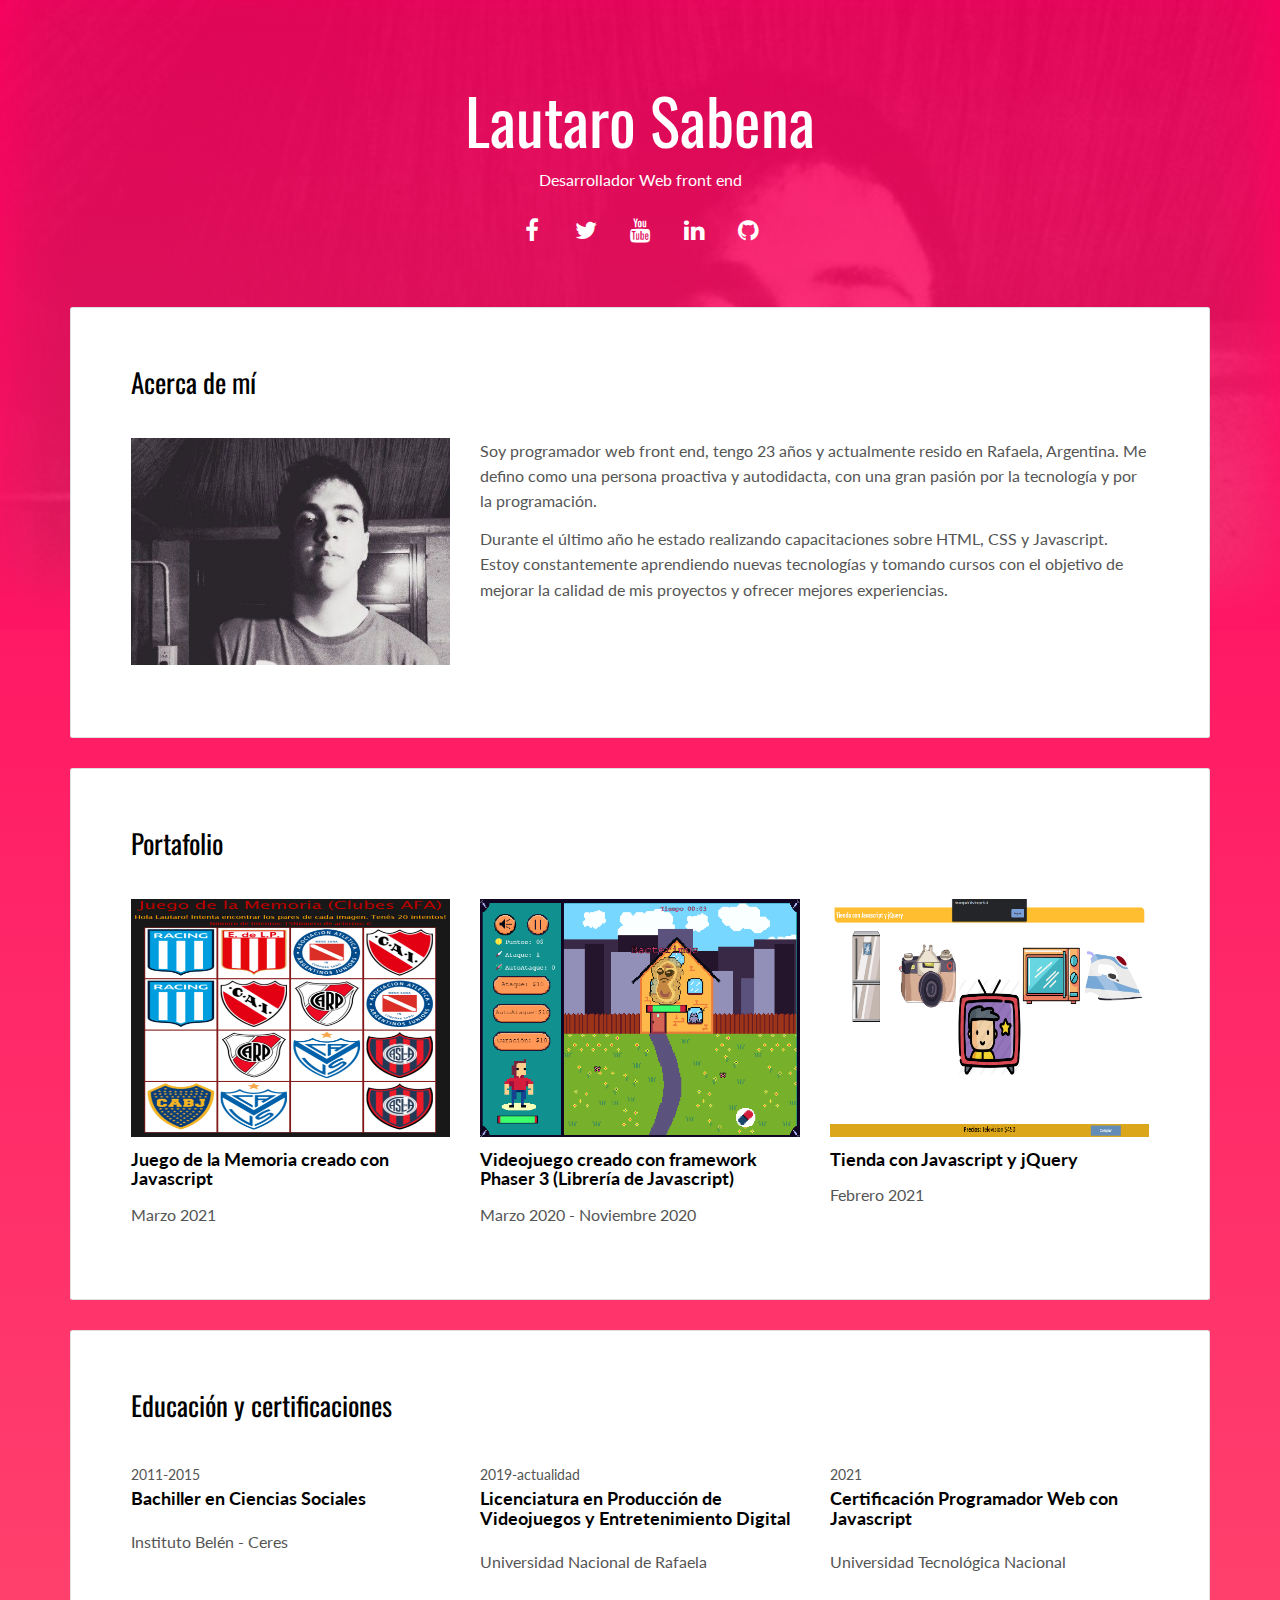
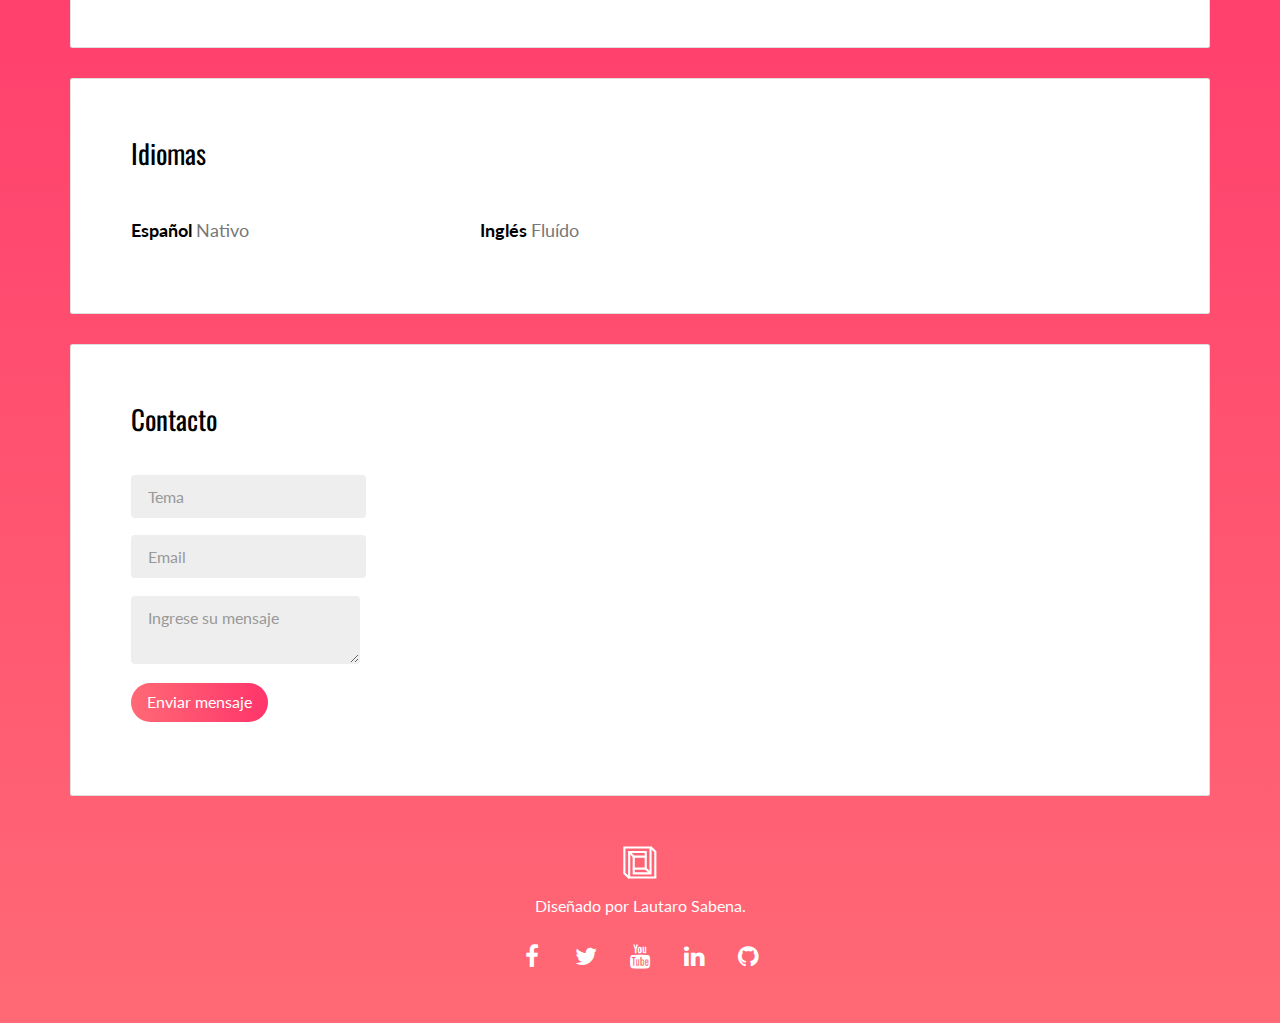
==== index.html @ 0db346fd "'cambios'" ====
<!DOCTYPE html>
<html lang="es">

<head>
  <meta charset="UTF-8">
  <meta content="IE=edge" http-equiv="X-UA-Compatible">
  <meta content="width=device-width,initial-scale=1" name="viewport">
  <meta content="description" name="description">
  <meta name="google" content="notranslate" />
  <meta content="Mashup templates have been developped by Orson.io team" name="author">

  
  <meta name="msapplication-tap-highlight" content="no">
  
  <link rel="apple-touch-icon" sizes="180x180" href="./assets/apple-icon-180x180.png">
  <link href="./assets/favicon.ico" rel="icon">

  <title>Lautaro Sabena</title>  

<link href="./main.d8e0d294.css" rel="stylesheet"></head>

<body class="">


<div class="background-color-layer" style="background-image: url('assets/images/img-01.jpg')"
></div>
<main class="content-wrapper">
  <header class="white-text-container section-container">
    <div class="text-center">
      <h1>Lautaro Sabena</h1>
      <p>Desarrollador Web front end</p>
      <p>
        <a class="fa-icon fa-icon-2x" href="https://www.facebook.com/people/Lautaro-Sabena/1792428873" title="" target="_blank">
          <i class="fa fa-facebook"></i>
        </a>
        <a class="fa-icon fa-icon-2x" href="https://twitter.com/lautaasabena" title="" target="_blank">
          <i class="fa fa-twitter"></i>
        </a>
        <a class="fa-icon fa-icon-2x" href="https://www.youtube.com/channel/UCFedx3EGNXe_ZSsyVDfcYtQ" title="" target="_blank">
          <i class="fa fa-youtube"></i>
        </a>
        <a class="fa-icon fa-icon-2x" href="https://www.linkedin.com/in/lautarosabena/" title="" target="_blank">
          <i class="fa fa-linkedin"></i>
        </a>
        <a class="fa-icon fa-icon-2x" href="https://github.com/lautarosabena" title="" target="_blank">
          <i class="fa fa-github"></i>
        </a>
      </p>
    </div>
  </header>




 
 <div class="container">
   <div class="row">
     <div class="col-xs-12">

        <div class="card">
          <div class="card-block">
            <h2>Acerca de mí</h2>
            <div class="row">
              <div class="col-md-4">
                <p><img src="./assets/images/img-01.jpg" class="img-responsive" alt=""></p>
              </div>
              <div class="col-md-8">

              <p>Soy programador web front end, tengo 23 años y actualmente resido en Rafaela, Argentina. Me defino como una persona proactiva y autodidacta, con una gran pasión por la tecnología y por la programación.</p>
              <p>Durante el último año he estado realizando capacitaciones sobre HTML, CSS y Javascript. Estoy constantemente aprendiendo nuevas tecnologías y tomando cursos con el objetivo de mejorar la calidad de mis proyectos y ofrecer mejores experiencias.</p>

              </div>
            </div>
          </div>
        </div>

        <div class="card">
          <div class="card-block">
            <h2>Portafolio</h2>
            <div class="row">
              <div class="col-md-4">
                <img src="./assets/images/img-02.png" class="img-responsive" alt="">
                <h3 class="h5"> <a href="https://lautarosabena.github.io/juegomemoriaJS/" title="" target="_blank"> Juego de la Memoria creado con Javascript </a></h3>
                <p>Marzo 2021</p>
              </div>
              <div class="col-md-4">
                <img src="./assets/images/img-03.png" class="img-responsive" alt="">
                <h3 class="h5"> <a href="https://lautarosabena.github.io/NeumoclickerVersionFinal/" title="" target="_blank"> Videojuego creado con framework Phaser 3 (Librería de Javascript) </a></h3>
                <p>Marzo 2020 - Noviembre 2020</p>
              </div>
              <div class="col-md-4">
                <img src="./assets/images/img-04.png" class="img-responsive" alt="">
                <h3 class="h5"> <a href="pages/tienda/index.html" title="" target="_blank"> Tienda con Javascript y jQuery </a></h3>
                <p>Febrero 2021</p>
              </div>
            </div>
          </div>
        </div>
        <div class="card">
          <div class="card-block">
            <h2>Educación y certificaciones</h2>
            <div class="row">
              <div class="col-md-4">
                <div class="education-experience">
                  <small class="date">2011-2015</small>
                  <h3 class="h5 date-title">Bachiller en Ciencias Sociales</h3>
                  <p>Instituto Belén - Ceres</p>
                </div>
                
              </div>
              <div class="col-md-4">
                <div class="education-experience">
                  <small class="date">2019-actualidad</small>
                  <h3 class="h5 date-title">Licenciatura en Producción de Videojuegos y Entretenimiento Digital</h3>
                  <p>Universidad Nacional de Rafaela</p>
                </div>
              </div>
              <div class="col-md-4">
                <div class="education-experience">
                  <small class="date">2021</small>
                  <h3 class="h5 date-title">Certificación Programador Web con Javascript</h3>
                  <p>Universidad Tecnológica Nacional</p>
                </div>
              </div>
            </div>
          </div>
        </div>
        
        <div class="card">
          <div class="card-block">
            <h2>Idiomas</h2>
            <div class="row">
              <div class="col-md-4">
                <div class="language-experience">
                  <h3 class="h5">Español  <small>Nativo</small></h3>
                </div>
              </div>
              <div class="col-md-4">
                <div class="language-experience">
                  <h3 class="h5">Inglés  <small>Fluído</small></h3>
                </div>
              </div>
              
            </div>
          </div>
        </div>
        <div class="card">
          <div class="card-block">
            <h2>Contacto</h2>
            <form name="contact" method="POST" data-netlify="true">
              <p>
                <label><input type="text" name="name" class="form-control" placeholder="Tema"/></label>   
              </p>
              <p>
                <label><input type="email" name="email" class="form-control" placeholder="Email" /></label>
              </p>       
              <p>
                <label><textarea name="message" class="form-control" placeholder="Ingrese su mensaje"></textarea></label>
              </p>
              <p>
              <button type="submit" class=" btn btn-primary">Enviar mensaje</button>
              </p>
            </form>
          </div>
        </div>
       
     </div>
   </div>
 </div>

</main>
<footer class="footer-container white-text-container text-center">
  <div class="container">
    <div class="row">
      <div class="col-xs-12">
        <p><img src="./assets/images/mashup-icon.svg" alt=""></p>
        
        <p>Diseñado por Lautaro Sabena.</p>
        <p>
          <a class="fa-icon fa-icon-2x" href="https://www.facebook.com/people/Lautaro-Sabena/1792428873" title="" target="_blank">
            <i class="fa fa-facebook"></i>
          </a>
          <a class="fa-icon fa-icon-2x" href="https://twitter.com/lautaasabena" title="" target="_blank">
            <i class="fa fa-twitter"></i>
          </a>
          <a class="fa-icon fa-icon-2x" href="https://www.youtube.com/channel/UCFedx3EGNXe_ZSsyVDfcYtQ" title="" target="_blank">
            <i class="fa fa-youtube"></i>
          </a>
          <a class="fa-icon fa-icon-2x" href="https://www.linkedin.com/in/lautarosabena/" title="" target="_blank">
            <i class="fa fa-linkedin"></i>
          </a>
          <a class="fa-icon fa-icon-2x" href="https://github.com/lautarosabena" title="" target="_blank">
            <i class="fa fa-github"></i>
          </a>
        </p>
      </div>
    </div>
  </div>
</footer>

<script>
  document.addEventListener("DOMContentLoaded", function (event) {
     scrollRevelation('.card');
  });
</script>
<script type="text/javascript" src="./main.bc58148c.js"></script></body>

</html>
---- main.d8e0d294.css ----
@import url(https://fonts.googleapis.com/css?family=Lato:400,700|Oswald);@import url(https://maxcdn.bootstrapcdn.com/font-awesome/4.7.0/css/font-awesome.min.css);/*!
 * Bootstrap v3.3.7 (http://getbootstrap.com)
 * Copyright 2011-2016 Twitter, Inc.
 * Licensed under MIT (https://github.com/twbs/bootstrap/blob/master/LICENSE)
 */
/*! normalize.css v3.0.3 | MIT License | github.com/necolas/normalize.css */html{font-family:sans-serif;-ms-text-size-adjust:100%;-webkit-text-size-adjust:100%}body{margin:0}article,aside,details,figcaption,figure,footer,header,hgroup,main,menu,nav,section,summary{display:block}audio,canvas,progress,video{display:inline-block;vertical-align:baseline}audio:not([controls]){display:none;height:0}[hidden],template{display:none}a{background-color:transparent}a:active,a:hover{outline:0}abbr[title]{border-bottom:1px dotted}b,strong{font-weight:700}dfn{font-style:italic}h1{font-size:2em;margin:.67em 0}mark{background:#ff0;color:#000}small{font-size:80%}sub,sup{font-size:75%;line-height:0;position:relative;vertical-align:baseline}sup{top:-.5em}sub{bottom:-.25em}img{border:0}svg:not(:root){overflow:hidden}figure{margin:1em 40px}hr{box-sizing:content-box;height:0}pre{overflow:auto}code,kbd,pre,samp{font-family:monospace,monospace;font-size:1em}button,input,optgroup,select,textarea{color:inherit;font:inherit;margin:0}button{overflow:visible}button,select{text-transform:none}button,html input[type=button],input[type=reset],input[type=submit]{-webkit-appearance:button;cursor:pointer}button[disabled],html input[disabled]{cursor:default}button::-moz-focus-inner,input::-moz-focus-inner{border:0;padding:0}input{line-height:normal}input[type=checkbox],input[type=radio]{box-sizing:border-box;padding:0}input[type=number]::-webkit-inner-spin-button,input[type=number]::-webkit-outer-spin-button{height:auto}input[type=search]{-webkit-appearance:textfield;box-sizing:content-box}input[type=search]::-webkit-search-cancel-button,input[type=search]::-webkit-search-decoration{-webkit-appearance:none}fieldset{border:1px solid silver;margin:0 2px;padding:.35em .625em .75em}textarea{overflow:auto}optgroup{font-weight:700}table{border-collapse:collapse;border-spacing:0}td,th{padding:0}

/*! Source: https://github.com/h5bp/html5-boilerplate/blob/master/src/css/main.css */@media print{*,:after,:before{background:transparent!important;color:#000!important;box-shadow:none!important;text-shadow:none!important}a,a:visited{text-decoration:underline}a[href]:after{content:" (" attr(href) ")"}abbr[title]:after{content:" (" attr(title) ")"}a[href^="#"]:after,a[href^="javascript:"]:after{content:""}blockquote,pre{border:1px solid #999;page-break-inside:avoid}thead{display:table-header-group}img,tr{page-break-inside:avoid}img{max-width:100%!important}h2,h3,p{orphans:3;widows:3}h2,h3{page-break-after:avoid}.navbar{display:none}.btn>.caret,.dropup>.btn>.caret{border-top-color:#000!important}.label{border:1px solid #000}.table{border-collapse:collapse!important}.table td,.table th{background-color:#fff!important}.table-bordered td,.table-bordered th{border:1px solid #ddd!important}}*,:after,:before{-webkit-box-sizing:border-box;-moz-box-sizing:border-box;box-sizing:border-box}html{font-size:10px;-webkit-tap-highlight-color:transparent}body{font-family:Lato,Helvetica,Arial,sans-serif;font-size:16px;line-height:1.58;color:#555;background-color:#fff}button,input,select,textarea{font-family:inherit;font-size:inherit;line-height:inherit}a{color:#ff0060;text-decoration:none}a:focus,a:hover{color:#b30043;text-decoration:underline}a:focus{outline:5px auto -webkit-focus-ring-color;outline-offset:-2px}figure{margin:0}img{vertical-align:middle}.img-responsive{display:block;max-width:100%;height:auto}.img-rounded{border-radius:6px}.img-thumbnail{padding:4px;line-height:1.58;background-color:#fff;border:1px solid #ddd;border-radius:4px;-webkit-transition:all .2s ease-in-out;-o-transition:all .2s ease-in-out;transition:all .2s ease-in-out;display:inline-block;max-width:100%;height:auto}.img-circle{border-radius:50%}hr{margin-top:25px;margin-bottom:25px;border:0;border-top:1px solid #eee}.sr-only{position:absolute;width:1px;height:1px;margin:-1px;padding:0;overflow:hidden;clip:rect(0,0,0,0);border:0}.sr-only-focusable:active,.sr-only-focusable:focus{position:static;width:auto;height:auto;margin:0;overflow:visible;clip:auto}[role=button]{cursor:pointer}.h1,.h2,.h3,.h4,.h5,.h6,h1,h2,h3,h4,h5,h6{font-family:Oswald,Helvetica,Arial,sans-serif;font-weight:400;line-height:1.1;color:#000}.h1 .small,.h1 small,.h2 .small,.h2 small,.h3 .small,.h3 small,.h4 .small,.h4 small,.h5 .small,.h5 small,.h6 .small,.h6 small,h1 .small,h1 small,h2 .small,h2 small,h3 .small,h3 small,h4 .small,h4 small,h5 .small,h5 small,h6 .small,h6 small{font-weight:400;line-height:1;color:#777}.h1,.h2,.h3,h1,h2,h3{margin-top:25px;margin-bottom:12.5px}.h1 .small,.h1 small,.h2 .small,.h2 small,.h3 .small,.h3 small,h1 .small,h1 small,h2 .small,h2 small,h3 .small,h3 small{font-size:65%}.h4,.h5,.h6,h4,h5,h6{margin-top:12.5px;margin-bottom:12.5px}.h4 .small,.h4 small,.h5 .small,.h5 small,.h6 .small,.h6 small,h4 .small,h4 small,h5 .small,h5 small,h6 .small,h6 small{font-size:75%}.h1,h1{font-size:63px}.h2,h2{font-size:27px}.h3,.h4,h3,h4{font-size:20px}.h5,h5{font-size:18px}.h6,h6{font-size:14px}p{margin:0 0 12.5px}.lead{margin-bottom:25px;font-size:18px;font-weight:300;line-height:1.4}@media (min-width:768px){.lead{font-size:24px}}.small,small{font-size:87%}.mark,mark{background-color:#fcf8e3;padding:.2em}.text-left{text-align:left}.text-right{text-align:right}.text-center{text-align:center}.text-justify{text-align:justify}.text-nowrap{white-space:nowrap}.text-lowercase{text-transform:lowercase}.initialism,.text-uppercase{text-transform:uppercase}.text-capitalize{text-transform:capitalize}.text-muted{color:#777}.text-primary{color:#ff0060}a.text-primary:focus,a.text-primary:hover{color:#cc004d}.text-success{color:#fff}a.text-success:focus,a.text-success:hover{color:#e6e6e6}.text-info{color:#31708f}a.text-info:focus,a.text-info:hover{color:#245269}.text-warning{color:#8a6d3b}a.text-warning:focus,a.text-warning:hover{color:#66512c}.text-danger{color:#fff}a.text-danger:focus,a.text-danger:hover{color:#e6e6e6}.bg-primary{color:#fff;background-color:#ff0060}a.bg-primary:focus,a.bg-primary:hover{background-color:#cc004d}.bg-success{background-color:#87e329}a.bg-success:focus,a.bg-success:hover{background-color:#6dc019}.bg-info{background-color:#d9edf7}a.bg-info:focus,a.bg-info:hover{background-color:#afd9ee}.bg-warning{background-color:#fcf8e3}a.bg-warning:focus,a.bg-warning:hover{background-color:#f7ecb5}.bg-danger{background-color:#ff2c74}a.bg-danger:focus,a.bg-danger:hover{background-color:#f80055}.page-header{padding-bottom:11.5px;margin:50px 0 25px;border-bottom:1px solid #eee}ol,ul{margin-top:0;margin-bottom:12.5px}ol ol,ol ul,ul ol,ul ul{margin-bottom:0}.list-inline,.list-unstyled{padding-left:0;list-style:none}.list-inline{margin-left:-5px}.list-inline>li{display:inline-block;padding-left:5px;padding-right:5px}dl{margin-top:0;margin-bottom:25px}dd,dt{line-height:1.58}dt{font-weight:700}dd{margin-left:0}.dl-horizontal dd:after,.dl-horizontal dd:before{content:" ";display:table}.dl-horizontal dd:after{clear:both}@media (min-width:768px){.dl-horizontal dt{float:left;width:160px;clear:left;text-align:right;overflow:hidden;text-overflow:ellipsis;white-space:nowrap}.dl-horizontal dd{margin-left:180px}}abbr[data-original-title],abbr[title]{cursor:help;border-bottom:1px dotted #777}.initialism{font-size:90%}blockquote{padding:12.5px 25px;margin:0 0 25px;font-size:20px;border-left:5px solid #eee}blockquote ol:last-child,blockquote p:last-child,blockquote ul:last-child{margin-bottom:0}blockquote .small,blockquote footer,blockquote small{display:block;font-size:80%;line-height:1.58;color:#777}blockquote .small:before,blockquote footer:before,blockquote small:before{content:"\2014   \A0"}.blockquote-reverse,blockquote.pull-right{padding-right:15px;padding-left:0;border-right:5px solid #eee;border-left:0;text-align:right}.blockquote-reverse .small:before,.blockquote-reverse footer:before,.blockquote-reverse small:before,blockquote.pull-right .small:before,blockquote.pull-right footer:before,blockquote.pull-right small:before{content:""}.blockquote-reverse .small:after,.blockquote-reverse footer:after,.blockquote-reverse small:after,blockquote.pull-right .small:after,blockquote.pull-right footer:after,blockquote.pull-right small:after{content:"\A0   \2014"}address{margin-bottom:25px;font-style:normal;line-height:1.58}code,kbd,pre,samp{font-family:Menlo,Monaco,Consolas,Courier New,monospace}code{color:#c7254e;background-color:#f9f2f4;border-radius:4px}code,kbd{padding:2px 4px;font-size:90%}kbd{color:#fff;background-color:#333;border-radius:3px;box-shadow:inset 0 -1px 0 rgba(0,0,0,.25)}kbd kbd{padding:0;font-size:100%;font-weight:700;box-shadow:none}pre{display:block;padding:12px;margin:0 0 12.5px;font-size:15px;line-height:1.58;word-break:break-all;word-wrap:break-word;color:#333;background-color:#f5f5f5;border:1px solid #ccc;border-radius:4px}pre code{padding:0;font-size:inherit;color:inherit;white-space:pre-wrap;background-color:transparent;border-radius:0}.pre-scrollable{max-height:340px;overflow-y:scroll}.container{margin-right:auto;margin-left:auto;padding-left:15px;padding-right:15px}.container:after,.container:before{content:" ";display:table}.container:after{clear:both}@media (min-width:768px){.container{width:750px}}@media (min-width:992px){.container{width:970px}}@media (min-width:1200px){.container{width:1170px}}.container-fluid{margin-right:auto;margin-left:auto;padding-left:15px;padding-right:15px}.container-fluid:after,.container-fluid:before{content:" ";display:table}.container-fluid:after{clear:both}.row{margin-left:-15px;margin-right:-15px}.row:after,.row:before{content:" ";display:table}.row:after{clear:both}.col-lg-1,.col-lg-2,.col-lg-3,.col-lg-4,.col-lg-5,.col-lg-6,.col-lg-7,.col-lg-8,.col-lg-9,.col-lg-10,.col-lg-11,.col-lg-12,.col-md-1,.col-md-2,.col-md-3,.col-md-4,.col-md-5,.col-md-6,.col-md-7,.col-md-8,.col-md-9,.col-md-10,.col-md-11,.col-md-12,.col-sm-1,.col-sm-2,.col-sm-3,.col-sm-4,.col-sm-5,.col-sm-6,.col-sm-7,.col-sm-8,.col-sm-9,.col-sm-10,.col-sm-11,.col-sm-12,.col-xs-1,.col-xs-2,.col-xs-3,.col-xs-4,.col-xs-5,.col-xs-6,.col-xs-7,.col-xs-8,.col-xs-9,.col-xs-10,.col-xs-11,.col-xs-12{position:relative;min-height:1px;padding-left:15px;padding-right:15px}.col-xs-1,.col-xs-2,.col-xs-3,.col-xs-4,.col-xs-5,.col-xs-6,.col-xs-7,.col-xs-8,.col-xs-9,.col-xs-10,.col-xs-11,.col-xs-12{float:left}.col-xs-1{width:8.33333%}.col-xs-2{width:16.66667%}.col-xs-3{width:25%}.col-xs-4{width:33.33333%}.col-xs-5{width:41.66667%}.col-xs-6{width:50%}.col-xs-7{width:58.33333%}.col-xs-8{width:66.66667%}.col-xs-9{width:75%}.col-xs-10{width:83.33333%}.col-xs-11{width:91.66667%}.col-xs-12{width:100%}.col-xs-pull-0{right:auto}.col-xs-pull-1{right:8.33333%}.col-xs-pull-2{right:16.66667%}.col-xs-pull-3{right:25%}.col-xs-pull-4{right:33.33333%}.col-xs-pull-5{right:41.66667%}.col-xs-pull-6{right:50%}.col-xs-pull-7{right:58.33333%}.col-xs-pull-8{right:66.66667%}.col-xs-pull-9{right:75%}.col-xs-pull-10{right:83.33333%}.col-xs-pull-11{right:91.66667%}.col-xs-pull-12{right:100%}.col-xs-push-0{left:auto}.col-xs-push-1{left:8.33333%}.col-xs-push-2{left:16.66667%}.col-xs-push-3{left:25%}.col-xs-push-4{left:33.33333%}.col-xs-push-5{left:41.66667%}.col-xs-push-6{left:50%}.col-xs-push-7{left:58.33333%}.col-xs-push-8{left:66.66667%}.col-xs-push-9{left:75%}.col-xs-push-10{left:83.33333%}.col-xs-push-11{left:91.66667%}.col-xs-push-12{left:100%}.col-xs-offset-0{margin-left:0}.col-xs-offset-1{margin-left:8.33333%}.col-xs-offset-2{margin-left:16.66667%}.col-xs-offset-3{margin-left:25%}.col-xs-offset-4{margin-left:33.33333%}.col-xs-offset-5{margin-left:41.66667%}.col-xs-offset-6{margin-left:50%}.col-xs-offset-7{margin-left:58.33333%}.col-xs-offset-8{margin-left:66.66667%}.col-xs-offset-9{margin-left:75%}.col-xs-offset-10{margin-left:83.33333%}.col-xs-offset-11{margin-left:91.66667%}.col-xs-offset-12{margin-left:100%}@media (min-width:768px){.col-sm-1,.col-sm-2,.col-sm-3,.col-sm-4,.col-sm-5,.col-sm-6,.col-sm-7,.col-sm-8,.col-sm-9,.col-sm-10,.col-sm-11,.col-sm-12{float:left}.col-sm-1{width:8.33333%}.col-sm-2{width:16.66667%}.col-sm-3{width:25%}.col-sm-4{width:33.33333%}.col-sm-5{width:41.66667%}.col-sm-6{width:50%}.col-sm-7{width:58.33333%}.col-sm-8{width:66.66667%}.col-sm-9{width:75%}.col-sm-10{width:83.33333%}.col-sm-11{width:91.66667%}.col-sm-12{width:100%}.col-sm-pull-0{right:auto}.col-sm-pull-1{right:8.33333%}.col-sm-pull-2{right:16.66667%}.col-sm-pull-3{right:25%}.col-sm-pull-4{right:33.33333%}.col-sm-pull-5{right:41.66667%}.col-sm-pull-6{right:50%}.col-sm-pull-7{right:58.33333%}.col-sm-pull-8{right:66.66667%}.col-sm-pull-9{right:75%}.col-sm-pull-10{right:83.33333%}.col-sm-pull-11{right:91.66667%}.col-sm-pull-12{right:100%}.col-sm-push-0{left:auto}.col-sm-push-1{left:8.33333%}.col-sm-push-2{left:16.66667%}.col-sm-push-3{left:25%}.col-sm-push-4{left:33.33333%}.col-sm-push-5{left:41.66667%}.col-sm-push-6{left:50%}.col-sm-push-7{left:58.33333%}.col-sm-push-8{left:66.66667%}.col-sm-push-9{left:75%}.col-sm-push-10{left:83.33333%}.col-sm-push-11{left:91.66667%}.col-sm-push-12{left:100%}.col-sm-offset-0{margin-left:0}.col-sm-offset-1{margin-left:8.33333%}.col-sm-offset-2{margin-left:16.66667%}.col-sm-offset-3{margin-left:25%}.col-sm-offset-4{margin-left:33.33333%}.col-sm-offset-5{margin-left:41.66667%}.col-sm-offset-6{margin-left:50%}.col-sm-offset-7{margin-left:58.33333%}.col-sm-offset-8{margin-left:66.66667%}.col-sm-offset-9{margin-left:75%}.col-sm-offset-10{margin-left:83.33333%}.col-sm-offset-11{margin-left:91.66667%}.col-sm-offset-12{margin-left:100%}}@media (min-width:992px){.col-md-1,.col-md-2,.col-md-3,.col-md-4,.col-md-5,.col-md-6,.col-md-7,.col-md-8,.col-md-9,.col-md-10,.col-md-11,.col-md-12{float:left}.col-md-1{width:8.33333%}.col-md-2{width:16.66667%}.col-md-3{width:25%}.col-md-4{width:33.33333%}.col-md-5{width:41.66667%}.col-md-6{width:50%}.col-md-7{width:58.33333%}.col-md-8{width:66.66667%}.col-md-9{width:75%}.col-md-10{width:83.33333%}.col-md-11{width:91.66667%}.col-md-12{width:100%}.col-md-pull-0{right:auto}.col-md-pull-1{right:8.33333%}.col-md-pull-2{right:16.66667%}.col-md-pull-3{right:25%}.col-md-pull-4{right:33.33333%}.col-md-pull-5{right:41.66667%}.col-md-pull-6{right:50%}.col-md-pull-7{right:58.33333%}.col-md-pull-8{right:66.66667%}.col-md-pull-9{right:75%}.col-md-pull-10{right:83.33333%}.col-md-pull-11{right:91.66667%}.col-md-pull-12{right:100%}.col-md-push-0{left:auto}.col-md-push-1{left:8.33333%}.col-md-push-2{left:16.66667%}.col-md-push-3{left:25%}.col-md-push-4{left:33.33333%}.col-md-push-5{left:41.66667%}.col-md-push-6{left:50%}.col-md-push-7{left:58.33333%}.col-md-push-8{left:66.66667%}.col-md-push-9{left:75%}.col-md-push-10{left:83.33333%}.col-md-push-11{left:91.66667%}.col-md-push-12{left:100%}.col-md-offset-0{margin-left:0}.col-md-offset-1{margin-left:8.33333%}.col-md-offset-2{margin-left:16.66667%}.col-md-offset-3{margin-left:25%}.col-md-offset-4{margin-left:33.33333%}.col-md-offset-5{margin-left:41.66667%}.col-md-offset-6{margin-left:50%}.col-md-offset-7{margin-left:58.33333%}.col-md-offset-8{margin-left:66.66667%}.col-md-offset-9{margin-left:75%}.col-md-offset-10{margin-left:83.33333%}.col-md-offset-11{margin-left:91.66667%}.col-md-offset-12{margin-left:100%}}@media (min-width:1200px){.col-lg-1,.col-lg-2,.col-lg-3,.col-lg-4,.col-lg-5,.col-lg-6,.col-lg-7,.col-lg-8,.col-lg-9,.col-lg-10,.col-lg-11,.col-lg-12{float:left}.col-lg-1{width:8.33333%}.col-lg-2{width:16.66667%}.col-lg-3{width:25%}.col-lg-4{width:33.33333%}.col-lg-5{width:41.66667%}.col-lg-6{width:50%}.col-lg-7{width:58.33333%}.col-lg-8{width:66.66667%}.col-lg-9{width:75%}.col-lg-10{width:83.33333%}.col-lg-11{width:91.66667%}.col-lg-12{width:100%}.col-lg-pull-0{right:auto}.col-lg-pull-1{right:8.33333%}.col-lg-pull-2{right:16.66667%}.col-lg-pull-3{right:25%}.col-lg-pull-4{right:33.33333%}.col-lg-pull-5{right:41.66667%}.col-lg-pull-6{right:50%}.col-lg-pull-7{right:58.33333%}.col-lg-pull-8{right:66.66667%}.col-lg-pull-9{right:75%}.col-lg-pull-10{right:83.33333%}.col-lg-pull-11{right:91.66667%}.col-lg-pull-12{right:100%}.col-lg-push-0{left:auto}.col-lg-push-1{left:8.33333%}.col-lg-push-2{left:16.66667%}.col-lg-push-3{left:25%}.col-lg-push-4{left:33.33333%}.col-lg-push-5{left:41.66667%}.col-lg-push-6{left:50%}.col-lg-push-7{left:58.33333%}.col-lg-push-8{left:66.66667%}.col-lg-push-9{left:75%}.col-lg-push-10{left:83.33333%}.col-lg-push-11{left:91.66667%}.col-lg-push-12{left:100%}.col-lg-offset-0{margin-left:0}.col-lg-offset-1{margin-left:8.33333%}.col-lg-offset-2{margin-left:16.66667%}.col-lg-offset-3{margin-left:25%}.col-lg-offset-4{margin-left:33.33333%}.col-lg-offset-5{margin-left:41.66667%}.col-lg-offset-6{margin-left:50%}.col-lg-offset-7{margin-left:58.33333%}.col-lg-offset-8{margin-left:66.66667%}.col-lg-offset-9{margin-left:75%}.col-lg-offset-10{margin-left:83.33333%}.col-lg-offset-11{margin-left:91.66667%}.col-lg-offset-12{margin-left:100%}}table{background-color:transparent}caption{padding-top:8px;padding-bottom:8px;color:#777}caption,th{text-align:left}.table{width:100%;max-width:100%;margin-bottom:25px}.table>tbody>tr>td,.table>tbody>tr>th,.table>tfoot>tr>td,.table>tfoot>tr>th,.table>thead>tr>td,.table>thead>tr>th{padding:8px;line-height:1.58;vertical-align:top;border-top:1px solid #ddd}.table>thead>tr>th{vertical-align:bottom;border-bottom:2px solid #ddd}.table>caption+thead>tr:first-child>td,.table>caption+thead>tr:first-child>th,.table>colgroup+thead>tr:first-child>td,.table>colgroup+thead>tr:first-child>th,.table>thead:first-child>tr:first-child>td,.table>thead:first-child>tr:first-child>th{border-top:0}.table>tbody+tbody{border-top:2px solid #ddd}.table .table{background-color:#fff}.table-condensed>tbody>tr>td,.table-condensed>tbody>tr>th,.table-condensed>tfoot>tr>td,.table-condensed>tfoot>tr>th,.table-condensed>thead>tr>td,.table-condensed>thead>tr>th{padding:5px}.table-bordered,.table-bordered>tbody>tr>td,.table-bordered>tbody>tr>th,.table-bordered>tfoot>tr>td,.table-bordered>tfoot>tr>th,.table-bordered>thead>tr>td,.table-bordered>thead>tr>th{border:1px solid #ddd}.table-bordered>thead>tr>td,.table-bordered>thead>tr>th{border-bottom-width:2px}.table-striped>tbody>tr:nth-of-type(odd){background-color:#f9f9f9}.table-hover>tbody>tr:hover{background-color:#f5f5f5}table col[class*=col-]{position:static;float:none;display:table-column}table td[class*=col-],table th[class*=col-]{position:static;float:none;display:table-cell}.table>tbody>tr.active>td,.table>tbody>tr.active>th,.table>tbody>tr>td.active,.table>tbody>tr>th.active,.table>tfoot>tr.active>td,.table>tfoot>tr.active>th,.table>tfoot>tr>td.active,.table>tfoot>tr>th.active,.table>thead>tr.active>td,.table>thead>tr.active>th,.table>thead>tr>td.active,.table>thead>tr>th.active{background-color:#f5f5f5}.table-hover>tbody>tr.active:hover>td,.table-hover>tbody>tr.active:hover>th,.table-hover>tbody>tr:hover>.active,.table-hover>tbody>tr>td.active:hover,.table-hover>tbody>tr>th.active:hover{background-color:#e8e8e8}.table>tbody>tr.success>td,.table>tbody>tr.success>th,.table>tbody>tr>td.success,.table>tbody>tr>th.success,.table>tfoot>tr.success>td,.table>tfoot>tr.success>th,.table>tfoot>tr>td.success,.table>tfoot>tr>th.success,.table>thead>tr.success>td,.table>thead>tr.success>th,.table>thead>tr>td.success,.table>thead>tr>th.success{background-color:#87e329}.table-hover>tbody>tr.success:hover>td,.table-hover>tbody>tr.success:hover>th,.table-hover>tbody>tr:hover>.success,.table-hover>tbody>tr>td.success:hover,.table-hover>tbody>tr>th.success:hover{background-color:#7ad61c}.table>tbody>tr.info>td,.table>tbody>tr.info>th,.table>tbody>tr>td.info,.table>tbody>tr>th.info,.table>tfoot>tr.info>td,.table>tfoot>tr.info>th,.table>tfoot>tr>td.info,.table>tfoot>tr>th.info,.table>thead>tr.info>td,.table>thead>tr.info>th,.table>thead>tr>td.info,.table>thead>tr>th.info{background-color:#d9edf7}.table-hover>tbody>tr.info:hover>td,.table-hover>tbody>tr.info:hover>th,.table-hover>tbody>tr:hover>.info,.table-hover>tbody>tr>td.info:hover,.table-hover>tbody>tr>th.info:hover{background-color:#c4e3f3}.table>tbody>tr.warning>td,.table>tbody>tr.warning>th,.table>tbody>tr>td.warning,.table>tbody>tr>th.warning,.table>tfoot>tr.warning>td,.table>tfoot>tr.warning>th,.table>tfoot>tr>td.warning,.table>tfoot>tr>th.warning,.table>thead>tr.warning>td,.table>thead>tr.warning>th,.table>thead>tr>td.warning,.table>thead>tr>th.warning{background-color:#fcf8e3}.table-hover>tbody>tr.warning:hover>td,.table-hover>tbody>tr.warning:hover>th,.table-hover>tbody>tr:hover>.warning,.table-hover>tbody>tr>td.warning:hover,.table-hover>tbody>tr>th.warning:hover{background-color:#faf2cc}.table>tbody>tr.danger>td,.table>tbody>tr.danger>th,.table>tbody>tr>td.danger,.table>tbody>tr>th.danger,.table>tfoot>tr.danger>td,.table>tfoot>tr.danger>th,.table>tfoot>tr>td.danger,.table>tfoot>tr>th.danger,.table>thead>tr.danger>td,.table>thead>tr.danger>th,.table>thead>tr>td.danger,.table>thead>tr>th.danger{background-color:#ff2c74}.table-hover>tbody>tr.danger:hover>td,.table-hover>tbody>tr.danger:hover>th,.table-hover>tbody>tr:hover>.danger,.table-hover>tbody>tr>td.danger:hover,.table-hover>tbody>tr>th.danger:hover{background-color:#ff1363}.table-responsive{overflow-x:auto;min-height:.01%}@media screen and (max-width:767px){.table-responsive{width:100%;margin-bottom:18.75px;overflow-y:hidden;-ms-overflow-style:-ms-autohiding-scrollbar;border:1px solid #ddd}.table-responsive>.table{margin-bottom:0}.table-responsive>.table>tbody>tr>td,.table-responsive>.table>tbody>tr>th,.table-responsive>.table>tfoot>tr>td,.table-responsive>.table>tfoot>tr>th,.table-responsive>.table>thead>tr>td,.table-responsive>.table>thead>tr>th{white-space:nowrap}.table-responsive>.table-bordered{border:0}.table-responsive>.table-bordered>tbody>tr>td:first-child,.table-responsive>.table-bordered>tbody>tr>th:first-child,.table-responsive>.table-bordered>tfoot>tr>td:first-child,.table-responsive>.table-bordered>tfoot>tr>th:first-child,.table-responsive>.table-bordered>thead>tr>td:first-child,.table-responsive>.table-bordered>thead>tr>th:first-child{border-left:0}.table-responsive>.table-bordered>tbody>tr>td:last-child,.table-responsive>.table-bordered>tbody>tr>th:last-child,.table-responsive>.table-bordered>tfoot>tr>td:last-child,.table-responsive>.table-bordered>tfoot>tr>th:last-child,.table-responsive>.table-bordered>thead>tr>td:last-child,.table-responsive>.table-bordered>thead>tr>th:last-child{border-right:0}.table-responsive>.table-bordered>tbody>tr:last-child>td,.table-responsive>.table-bordered>tbody>tr:last-child>th,.table-responsive>.table-bordered>tfoot>tr:last-child>td,.table-responsive>.table-bordered>tfoot>tr:last-child>th{border-bottom:0}}fieldset{margin:0;min-width:0}fieldset,legend{padding:0;border:0}legend{display:block;width:100%;margin-bottom:25px;font-size:24px;line-height:inherit;color:#333;border-bottom:1px solid #e5e5e5}label{display:inline-block;max-width:100%;margin-bottom:5px;font-weight:700}input[type=search]{-webkit-box-sizing:border-box;-moz-box-sizing:border-box;box-sizing:border-box}input[type=checkbox],input[type=radio]{margin:4px 0 0;margin-top:1px\9;line-height:normal}input[type=file]{display:block}input[type=range]{display:block;width:100%}select[multiple],select[size]{height:auto}input[type=checkbox]:focus,input[type=file]:focus,input[type=radio]:focus{outline:5px auto -webkit-focus-ring-color;outline-offset:-2px}output{padding-top:9px}.form-control,output{display:block;font-size:16px;line-height:1.58;color:#555}.form-control{width:100%;height:43px;padding:8px 16px;background-color:#eee;background-image:none;border:1px solid transparent;border-radius:4px;-webkit-box-shadow:inset 0 1px 1px rgba(0,0,0,.075);box-shadow:inset 0 1px 1px rgba(0,0,0,.075);-webkit-transition:border-color .15s ease-in-out,box-shadow .15s ease-in-out;-o-transition:border-color ease-in-out .15s,box-shadow ease-in-out .15s;transition:border-color .15s ease-in-out,box-shadow .15s ease-in-out}.form-control:focus{border-color:#66afe9;-webkit-box-shadow:inset 0 1px 1px rgba(0,0,0,.075),0 0 8px rgba(102,175,233,.6);box-shadow:inset 0 1px 1px rgba(0,0,0,.075),0 0 8px rgba(102,175,233,.6)}.form-control::-moz-placeholder{color:#999;opacity:1}.form-control:-ms-input-placeholder{color:#999}.form-control::-webkit-input-placeholder{color:#999}.form-control::-ms-expand{border:0;background-color:transparent}.form-control[disabled],.form-control[readonly],fieldset[disabled] .form-control{background-color:#eee;opacity:1}.form-control[disabled],fieldset[disabled] .form-control{cursor:not-allowed}textarea.form-control{height:auto}input[type=search]{-webkit-appearance:none}@media screen and (-webkit-min-device-pixel-ratio:0){input[type=date].form-control,input[type=datetime-local].form-control,input[type=month].form-control,input[type=time].form-control{line-height:43px}.input-group-sm>.input-group-btn>input[type=date].btn,.input-group-sm>.input-group-btn>input[type=datetime-local].btn,.input-group-sm>.input-group-btn>input[type=month].btn,.input-group-sm>.input-group-btn>input[type=time].btn,.input-group-sm>input[type=date].form-control,.input-group-sm>input[type=date].input-group-addon,.input-group-sm>input[type=datetime-local].form-control,.input-group-sm>input[type=datetime-local].input-group-addon,.input-group-sm>input[type=month].form-control,.input-group-sm>input[type=month].input-group-addon,.input-group-sm>input[type=time].form-control,.input-group-sm>input[type=time].input-group-addon,.input-group-sm input[type=date],.input-group-sm input[type=datetime-local],.input-group-sm input[type=month],.input-group-sm input[type=time],input[type=date].input-sm,input[type=datetime-local].input-sm,input[type=month].input-sm,input[type=time].input-sm{line-height:35px}.input-group-lg>.input-group-btn>input[type=date].btn,.input-group-lg>.input-group-btn>input[type=datetime-local].btn,.input-group-lg>.input-group-btn>input[type=month].btn,.input-group-lg>.input-group-btn>input[type=time].btn,.input-group-lg>input[type=date].form-control,.input-group-lg>input[type=date].input-group-addon,.input-group-lg>input[type=datetime-local].form-control,.input-group-lg>input[type=datetime-local].input-group-addon,.input-group-lg>input[type=month].form-control,.input-group-lg>input[type=month].input-group-addon,.input-group-lg>input[type=time].form-control,.input-group-lg>input[type=time].input-group-addon,.input-group-lg input[type=date],.input-group-lg input[type=datetime-local],.input-group-lg input[type=month],.input-group-lg input[type=time],input[type=date].input-lg,input[type=datetime-local].input-lg,input[type=month].input-lg,input[type=time].input-lg{line-height:53px}}.form-group{margin-bottom:15px}.checkbox,.radio{position:relative;display:block;margin-top:10px;margin-bottom:10px}.checkbox label,.radio label{min-height:25px;padding-left:20px;margin-bottom:0;font-weight:400;cursor:pointer}.checkbox-inline input[type=checkbox],.checkbox input[type=checkbox],.radio-inline input[type=radio],.radio input[type=radio]{position:absolute;margin-left:-20px;margin-top:4px\9}.checkbox+.checkbox,.radio+.radio{margin-top:-5px}.checkbox-inline,.radio-inline{position:relative;display:inline-block;padding-left:20px;margin-bottom:0;vertical-align:middle;font-weight:400;cursor:pointer}.checkbox-inline+.checkbox-inline,.radio-inline+.radio-inline{margin-top:0;margin-left:10px}.checkbox-inline.disabled,.checkbox.disabled label,.radio-inline.disabled,.radio.disabled label,fieldset[disabled] .checkbox-inline,fieldset[disabled] .checkbox label,fieldset[disabled] .radio-inline,fieldset[disabled] .radio label,fieldset[disabled] input[type=checkbox],fieldset[disabled] input[type=radio],input[type=checkbox].disabled,input[type=checkbox][disabled],input[type=radio].disabled,input[type=radio][disabled]{cursor:not-allowed}.form-control-static{padding-top:9px;padding-bottom:9px;margin-bottom:0;min-height:41px}.form-control-static.input-lg,.form-control-static.input-sm,.input-group-lg>.form-control-static.form-control,.input-group-lg>.form-control-static.input-group-addon,.input-group-lg>.input-group-btn>.form-control-static.btn,.input-group-sm>.form-control-static.form-control,.input-group-sm>.form-control-static.input-group-addon,.input-group-sm>.input-group-btn>.form-control-static.btn{padding-left:0;padding-right:0}.input-group-sm>.form-control,.input-group-sm>.input-group-addon,.input-group-sm>.input-group-btn>.btn,.input-sm{height:35px;padding:6px 12px;font-size:14px;line-height:1.5;border-radius:3px}.input-group-sm>.input-group-btn>select.btn,.input-group-sm>select.form-control,.input-group-sm>select.input-group-addon,select.input-sm{height:35px;line-height:35px}.input-group-sm>.input-group-btn>select[multiple].btn,.input-group-sm>.input-group-btn>textarea.btn,.input-group-sm>select[multiple].form-control,.input-group-sm>select[multiple].input-group-addon,.input-group-sm>textarea.form-control,.input-group-sm>textarea.input-group-addon,select[multiple].input-sm,textarea.input-sm{height:auto}.form-group-sm .form-control{height:35px;padding:6px 12px;font-size:14px;line-height:1.5;border-radius:3px}.form-group-sm select.form-control{height:35px;line-height:35px}.form-group-sm select[multiple].form-control,.form-group-sm textarea.form-control{height:auto}.form-group-sm .form-control-static{height:35px;min-height:39px;padding:7px 12px;font-size:14px;line-height:1.5}.input-group-lg>.form-control,.input-group-lg>.input-group-addon,.input-group-lg>.input-group-btn>.btn,.input-lg{height:53px;padding:12px 20px;font-size:20px;line-height:1.33333;border-radius:6px}.input-group-lg>.input-group-btn>select.btn,.input-group-lg>select.form-control,.input-group-lg>select.input-group-addon,select.input-lg{height:53px;line-height:53px}.input-group-lg>.input-group-btn>select[multiple].btn,.input-group-lg>.input-group-btn>textarea.btn,.input-group-lg>select[multiple].form-control,.input-group-lg>select[multiple].input-group-addon,.input-group-lg>textarea.form-control,.input-group-lg>textarea.input-group-addon,select[multiple].input-lg,textarea.input-lg{height:auto}.form-group-lg .form-control{height:53px;padding:12px 20px;font-size:20px;line-height:1.33333;border-radius:6px}.form-group-lg select.form-control{height:53px;line-height:53px}.form-group-lg select[multiple].form-control,.form-group-lg textarea.form-control{height:auto}.form-group-lg .form-control-static{height:53px;min-height:45px;padding:13px 20px;font-size:20px;line-height:1.33333}.has-feedback{position:relative}.has-feedback .form-control{padding-right:53.75px}.form-control-feedback{position:absolute;top:0;right:0;z-index:2;display:block;width:43px;height:43px;line-height:43px;text-align:center;pointer-events:none}.form-group-lg .form-control+.form-control-feedback,.input-group-lg+.form-control-feedback,.input-group-lg>.form-control+.form-control-feedback,.input-group-lg>.input-group-addon+.form-control-feedback,.input-group-lg>.input-group-btn>.btn+.form-control-feedback,.input-lg+.form-control-feedback{width:53px;height:53px;line-height:53px}.form-group-sm .form-control+.form-control-feedback,.input-group-sm+.form-control-feedback,.input-group-sm>.form-control+.form-control-feedback,.input-group-sm>.input-group-addon+.form-control-feedback,.input-group-sm>.input-group-btn>.btn+.form-control-feedback,.input-sm+.form-control-feedback{width:35px;height:35px;line-height:35px}.has-success .checkbox,.has-success .checkbox-inline,.has-success.checkbox-inline label,.has-success.checkbox label,.has-success .control-label,.has-success .help-block,.has-success .radio,.has-success .radio-inline,.has-success.radio-inline label,.has-success.radio label{color:#fff}.has-success .form-control{border-color:#fff;-webkit-box-shadow:inset 0 1px 1px rgba(0,0,0,.075);box-shadow:inset 0 1px 1px rgba(0,0,0,.075)}.has-success .form-control:focus{border-color:#e6e6e6;-webkit-box-shadow:inset 0 1px 1px rgba(0,0,0,.075),0 0 6px #fff;box-shadow:inset 0 1px 1px rgba(0,0,0,.075),0 0 6px #fff}.has-success .input-group-addon{color:#fff;border-color:#fff;background-color:#87e329}.has-success .form-control-feedback{color:#fff}.has-warning .checkbox,.has-warning .checkbox-inline,.has-warning.checkbox-inline label,.has-warning.checkbox label,.has-warning .control-label,.has-warning .help-block,.has-warning .radio,.has-warning .radio-inline,.has-warning.radio-inline label,.has-warning.radio label{color:#8a6d3b}.has-warning .form-control{border-color:#8a6d3b;-webkit-box-shadow:inset 0 1px 1px rgba(0,0,0,.075);box-shadow:inset 0 1px 1px rgba(0,0,0,.075)}.has-warning .form-control:focus{border-color:#66512c;-webkit-box-shadow:inset 0 1px 1px rgba(0,0,0,.075),0 0 6px #c0a16b;box-shadow:inset 0 1px 1px rgba(0,0,0,.075),0 0 6px #c0a16b}.has-warning .input-group-addon{color:#8a6d3b;border-color:#8a6d3b;background-color:#fcf8e3}.has-warning .form-control-feedback{color:#8a6d3b}.has-error .checkbox,.has-error .checkbox-inline,.has-error.checkbox-inline label,.has-error.checkbox label,.has-error .control-label,.has-error .help-block,.has-error .radio,.has-error .radio-inline,.has-error.radio-inline label,.has-error.radio label{color:#fff}.has-error .form-control{border-color:#fff;-webkit-box-shadow:inset 0 1px 1px rgba(0,0,0,.075);box-shadow:inset 0 1px 1px rgba(0,0,0,.075)}.has-error .form-control:focus{border-color:#e6e6e6;-webkit-box-shadow:inset 0 1px 1px rgba(0,0,0,.075),0 0 6px #fff;box-shadow:inset 0 1px 1px rgba(0,0,0,.075),0 0 6px #fff}.has-error .input-group-addon{color:#fff;border-color:#fff;background-color:#ff2c74}.has-error .form-control-feedback{color:#fff}.has-feedback label~.form-control-feedback{top:30px}.has-feedback label.sr-only~.form-control-feedback{top:0}.help-block{display:block;margin-top:5px;margin-bottom:10px;color:#959595}@media (min-width:768px){.form-inline .form-group{display:inline-block;margin-bottom:0;vertical-align:middle}.form-inline .form-control{display:inline-block;width:auto;vertical-align:middle}.form-inline .form-control-static{display:inline-block}.form-inline .input-group{display:inline-table;vertical-align:middle}.form-inline .input-group .form-control,.form-inline .input-group .input-group-addon,.form-inline .input-group .input-group-btn{width:auto}.form-inline .input-group>.form-control{width:100%}.form-inline .control-label{margin-bottom:0;vertical-align:middle}.form-inline .checkbox,.form-inline .radio{display:inline-block;margin-top:0;margin-bottom:0;vertical-align:middle}.form-inline .checkbox label,.form-inline .radio label{padding-left:0}.form-inline .checkbox input[type=checkbox],.form-inline .radio input[type=radio]{position:relative;margin-left:0}.form-inline .has-feedback .form-control-feedback{top:0}}.form-horizontal .checkbox,.form-horizontal .checkbox-inline,.form-horizontal .radio,.form-horizontal .radio-inline{margin-top:0;margin-bottom:0;padding-top:9px}.form-horizontal .checkbox,.form-horizontal .radio{min-height:34px}.form-horizontal .form-group{margin-left:-15px;margin-right:-15px}.form-horizontal .form-group:after,.form-horizontal .form-group:before{content:" ";display:table}.form-horizontal .form-group:after{clear:both}@media (min-width:768px){.form-horizontal .control-label{text-align:right;margin-bottom:0;padding-top:9px}}.form-horizontal .has-feedback .form-control-feedback{right:15px}@media (min-width:768px){.form-horizontal .form-group-lg .control-label{padding-top:13px;font-size:20px}}@media (min-width:768px){.form-horizontal .form-group-sm .control-label{padding-top:7px;font-size:14px}}.btn{display:inline-block;margin-bottom:0;font-weight:400;text-align:center;vertical-align:middle;touch-action:manipulation;cursor:pointer;background-image:none;border:1px solid transparent;white-space:nowrap;padding:8px 16px;font-size:16px;line-height:1.58;border-radius:50px;-webkit-user-select:none;-moz-user-select:none;-ms-user-select:none;user-select:none}.btn.active.focus,.btn.active:focus,.btn.focus,.btn:active.focus,.btn:active:focus,.btn:focus{outline:5px auto -webkit-focus-ring-color;outline-offset:-2px}.btn.focus,.btn:focus,.btn:hover{color:#555;text-decoration:none}.btn.active,.btn:active{outline:0;background-image:none;-webkit-box-shadow:inset 0 3px 5px rgba(0,0,0,.125);box-shadow:inset 0 3px 5px rgba(0,0,0,.125)}.btn.disabled,.btn[disabled],fieldset[disabled] .btn{cursor:not-allowed;opacity:.65;filter:alpha(opacity=65);-webkit-box-shadow:none;box-shadow:none}a.btn.disabled,fieldset[disabled] a.btn{pointer-events:none}.btn-default{color:#555;background-color:#fff;border-color:#ccc}.btn-default.focus,.btn-default:focus{color:#555;background-color:#e6e6e6;border-color:#8c8c8c}.btn-default.active,.btn-default:active,.btn-default:hover,.open>.btn-default.dropdown-toggle{color:#555;background-color:#e6e6e6;border-color:#adadad}.btn-default.active.focus,.btn-default.active:focus,.btn-default.active:hover,.btn-default:active.focus,.btn-default:active:focus,.btn-default:active:hover,.open>.btn-default.dropdown-toggle.focus,.open>.btn-default.dropdown-toggle:focus,.open>.btn-default.dropdown-toggle:hover{color:#555;background-color:#d4d4d4;border-color:#8c8c8c}.btn-default.active,.btn-default:active,.open>.btn-default.dropdown-toggle{background-image:none}.btn-default.disabled.focus,.btn-default.disabled:focus,.btn-default.disabled:hover,.btn-default[disabled].focus,.btn-default[disabled]:focus,.btn-default[disabled]:hover,fieldset[disabled] .btn-default.focus,fieldset[disabled] .btn-default:focus,fieldset[disabled] .btn-default:hover{background-color:#fff;border-color:#ccc}.btn-default .badge{color:#fff;background-color:#555}.btn-primary{color:#fff;background-color:#ff0060;border-color:#ff0060}.btn-primary.focus,.btn-primary:focus{color:#fff;background-color:#cc004d;border-color:#800030}.btn-primary.active,.btn-primary:active,.btn-primary:hover,.open>.btn-primary.dropdown-toggle{color:#fff;background-color:#cc004d;border-color:#c20049}.btn-primary.active.focus,.btn-primary.active:focus,.btn-primary.active:hover,.btn-primary:active.focus,.btn-primary:active:focus,.btn-primary:active:hover,.open>.btn-primary.dropdown-toggle.focus,.open>.btn-primary.dropdown-toggle:focus,.open>.btn-primary.dropdown-toggle:hover{color:#fff;background-color:#a8003f;border-color:#800030}.btn-primary.active,.btn-primary:active,.open>.btn-primary.dropdown-toggle{background-image:none}.btn-primary.disabled.focus,.btn-primary.disabled:focus,.btn-primary.disabled:hover,.btn-primary[disabled].focus,.btn-primary[disabled]:focus,.btn-primary[disabled]:hover,fieldset[disabled] .btn-primary.focus,fieldset[disabled] .btn-primary:focus,fieldset[disabled] .btn-primary:hover{background-color:#ff0060;border-color:#ff0060}.btn-primary .badge{color:#ff0060;background-color:#fff}.btn-success{color:#fff;background-color:#5cb85c;border-color:#5cb85c}.btn-success.focus,.btn-success:focus{color:#fff;background-color:#449d44;border-color:#2d672d}.btn-success.active,.btn-success:active,.btn-success:hover,.open>.btn-success.dropdown-toggle{color:#fff;background-color:#449d44;border-color:#419641}.btn-success.active.focus,.btn-success.active:focus,.btn-success.active:hover,.btn-success:active.focus,.btn-success:active:focus,.btn-success:active:hover,.open>.btn-success.dropdown-toggle.focus,.open>.btn-success.dropdown-toggle:focus,.open>.btn-success.dropdown-toggle:hover{color:#fff;background-color:#398439;border-color:#2d672d}.btn-success.active,.btn-success:active,.open>.btn-success.dropdown-toggle{background-image:none}.btn-success.disabled.focus,.btn-success.disabled:focus,.btn-success.disabled:hover,.btn-success[disabled].focus,.btn-success[disabled]:focus,.btn-success[disabled]:hover,fieldset[disabled] .btn-success.focus,fieldset[disabled] .btn-success:focus,fieldset[disabled] .btn-success:hover{background-color:#5cb85c;border-color:#5cb85c}.btn-success .badge{color:#5cb85c;background-color:#fff}.btn-info{color:#fff;background-color:#f7981c;border-color:#f7981c}.btn-info.focus,.btn-info:focus{color:#fff;background-color:#d87e08;border-color:#8e5305}.btn-info.active,.btn-info:active,.btn-info:hover,.open>.btn-info.dropdown-toggle{color:#fff;background-color:#d87e08;border-color:#cf7807}.btn-info.active.focus,.btn-info.active:focus,.btn-info.active:hover,.btn-info:active.focus,.btn-info:active:focus,.btn-info:active:hover,.open>.btn-info.dropdown-toggle.focus,.open>.btn-info.dropdown-toggle:focus,.open>.btn-info.dropdown-toggle:hover{color:#fff;background-color:#b66a06;border-color:#8e5305}.btn-info.active,.btn-info:active,.open>.btn-info.dropdown-toggle{background-image:none}.btn-info.disabled.focus,.btn-info.disabled:focus,.btn-info.disabled:hover,.btn-info[disabled].focus,.btn-info[disabled]:focus,.btn-info[disabled]:hover,fieldset[disabled] .btn-info.focus,fieldset[disabled] .btn-info:focus,fieldset[disabled] .btn-info:hover{background-color:#f7981c;border-color:#f7981c}.btn-info .badge{color:#f7981c;background-color:#fff}.btn-warning{color:#fff;background-color:#f0ad4e;border-color:#f0ad4e}.btn-warning.focus,.btn-warning:focus{color:#fff;background-color:#ec971f;border-color:#b06d0f}.btn-warning.active,.btn-warning:active,.btn-warning:hover,.open>.btn-warning.dropdown-toggle{color:#fff;background-color:#ec971f;border-color:#eb9316}.btn-warning.active.focus,.btn-warning.active:focus,.btn-warning.active:hover,.btn-warning:active.focus,.btn-warning:active:focus,.btn-warning:active:hover,.open>.btn-warning.dropdown-toggle.focus,.open>.btn-warning.dropdown-toggle:focus,.open>.btn-warning.dropdown-toggle:hover{color:#fff;background-color:#d58512;border-color:#b06d0f}.btn-warning.active,.btn-warning:active,.open>.btn-warning.dropdown-toggle{background-image:none}.btn-warning.disabled.focus,.btn-warning.disabled:focus,.btn-warning.disabled:hover,.btn-warning[disabled].focus,.btn-warning[disabled]:focus,.btn-warning[disabled]:hover,fieldset[disabled] .btn-warning.focus,fieldset[disabled] .btn-warning:focus,fieldset[disabled] .btn-warning:hover{background-color:#f0ad4e;border-color:#f0ad4e}.btn-warning .badge{color:#f0ad4e;background-color:#fff}.btn-danger{color:#fff;background-color:#d9534f;border-color:#d9534f}.btn-danger.focus,.btn-danger:focus{color:#fff;background-color:#c9302c;border-color:#8b211e}.btn-danger.active,.btn-danger:active,.btn-danger:hover,.open>.btn-danger.dropdown-toggle{color:#fff;background-color:#c9302c;border-color:#c12e2a}.btn-danger.active.focus,.btn-danger.active:focus,.btn-danger.active:hover,.btn-danger:active.focus,.btn-danger:active:focus,.btn-danger:active:hover,.open>.btn-danger.dropdown-toggle.focus,.open>.btn-danger.dropdown-toggle:focus,.open>.btn-danger.dropdown-toggle:hover{color:#fff;background-color:#ac2925;border-color:#8b211e}.btn-danger.active,.btn-danger:active,.open>.btn-danger.dropdown-toggle{background-image:none}.btn-danger.disabled.focus,.btn-danger.disabled:focus,.btn-danger.disabled:hover,.btn-danger[disabled].focus,.btn-danger[disabled]:focus,.btn-danger[disabled]:hover,fieldset[disabled] .btn-danger.focus,fieldset[disabled] .btn-danger:focus,fieldset[disabled] .btn-danger:hover{background-color:#d9534f;border-color:#d9534f}.btn-danger .badge{color:#d9534f;background-color:#fff}.btn-link{color:#ff0060;font-weight:400;border-radius:0}.btn-link,.btn-link.active,.btn-link:active,.btn-link[disabled],fieldset[disabled] .btn-link{background-color:transparent;-webkit-box-shadow:none;box-shadow:none}.btn-link,.btn-link:active,.btn-link:focus,.btn-link:hover{border-color:transparent}.btn-link:focus,.btn-link:hover{color:#b30043;text-decoration:underline;background-color:transparent}.btn-link[disabled]:focus,.btn-link[disabled]:hover,fieldset[disabled] .btn-link:focus,fieldset[disabled] .btn-link:hover{color:#777;text-decoration:none}.btn-group-lg>.btn,.btn-lg{padding:12px 20px;font-size:20px;line-height:1.33333;border-radius:50px}.btn-group-sm>.btn,.btn-sm{padding:6px 12px;font-size:14px;line-height:1.5;border-radius:50px}.btn-group-xs>.btn,.btn-xs{padding:1px 5px;font-size:14px;line-height:1.5;border-radius:50px}.btn-block{display:block;width:100%}.btn-block+.btn-block{margin-top:5px}input[type=button].btn-block,input[type=reset].btn-block,input[type=submit].btn-block{width:100%}.fade{opacity:0;-webkit-transition:opacity .15s linear;-o-transition:opacity .15s linear;transition:opacity .15s linear}.fade.in{opacity:1}.collapse{display:none}.collapse.in{display:block}tr.collapse.in{display:table-row}tbody.collapse.in{display:table-row-group}.collapsing{position:relative;height:0;overflow:hidden;-webkit-transition-property:height,visibility;transition-property:height,visibility;-webkit-transition-duration:.35s;transition-duration:.35s;-webkit-transition-timing-function:ease;transition-timing-function:ease}.caret{display:inline-block;width:0;height:0;margin-left:2px;vertical-align:middle;border-top:4px dashed;border-top:4px solid\9;border-right:4px solid transparent;border-left:4px solid transparent}.dropdown,.dropup{position:relative}.dropdown-toggle:focus{outline:0}.dropdown-menu{position:absolute;top:100%;left:0;z-index:1000;display:none;float:left;min-width:160px;padding:5px 0;margin:2px 0 0;list-style:none;font-size:16px;text-align:left;background-color:#fff;border:1px solid #ccc;border:1px solid rgba(0,0,0,.15);border-radius:4px;-webkit-box-shadow:0 6px 12px rgba(0,0,0,.175);box-shadow:0 6px 12px rgba(0,0,0,.175);background-clip:padding-box}.dropdown-menu.pull-right{right:0;left:auto}.dropdown-menu .divider{height:1px;margin:11.5px 0;overflow:hidden;background-color:#e5e5e5}.dropdown-menu>li>a{display:block;padding:3px 20px;clear:both;font-weight:400;line-height:1.58;color:#333;white-space:nowrap}.dropdown-menu>li>a:focus,.dropdown-menu>li>a:hover{text-decoration:none;color:#262626;background-color:#f5f5f5}.dropdown-menu>.active>a,.dropdown-menu>.active>a:focus,.dropdown-menu>.active>a:hover{color:#fff;text-decoration:none;outline:0;background-color:#ff0060}.dropdown-menu>.disabled>a,.dropdown-menu>.disabled>a:focus,.dropdown-menu>.disabled>a:hover{color:#777}.dropdown-menu>.disabled>a:focus,.dropdown-menu>.disabled>a:hover{text-decoration:none;background-color:transparent;background-image:none;filter:progid:DXImageTransform.Microsoft.gradient(enabled = false);cursor:not-allowed}.open>.dropdown-menu{display:block}.open>a{outline:0}.dropdown-menu-right{left:auto;right:0}.dropdown-menu-left{left:0;right:auto}.dropdown-header{display:block;padding:3px 20px;font-size:14px;line-height:1.58;color:#777;white-space:nowrap}.dropdown-backdrop{position:fixed;left:0;right:0;bottom:0;top:0;z-index:990}.pull-right>.dropdown-menu{right:0;left:auto}.dropup .caret,.navbar-fixed-bottom .dropdown .caret{border-top:0;border-bottom:4px dashed;border-bottom:4px solid\9;content:""}.dropup .dropdown-menu,.navbar-fixed-bottom .dropdown .dropdown-menu{top:auto;bottom:100%;margin-bottom:2px}@media (min-width:768px){.navbar-right .dropdown-menu{right:0;left:auto}.navbar-right .dropdown-menu-left{left:0;right:auto}}.btn-group,.btn-group-vertical{position:relative;display:inline-block;vertical-align:middle}.btn-group-vertical>.btn,.btn-group>.btn{position:relative;float:left}.btn-group-vertical>.btn.active,.btn-group-vertical>.btn:active,.btn-group-vertical>.btn:focus,.btn-group-vertical>.btn:hover,.btn-group>.btn.active,.btn-group>.btn:active,.btn-group>.btn:focus,.btn-group>.btn:hover{z-index:2}.btn-group .btn+.btn,.btn-group .btn+.btn-group,.btn-group .btn-group+.btn,.btn-group .btn-group+.btn-group{margin-left:-1px}.btn-toolbar{margin-left:-5px}.btn-toolbar:after,.btn-toolbar:before{content:" ";display:table}.btn-toolbar:after{clear:both}.btn-toolbar .btn,.btn-toolbar .btn-group,.btn-toolbar .input-group{float:left}.btn-toolbar>.btn,.btn-toolbar>.btn-group,.btn-toolbar>.input-group{margin-left:5px}.btn-group>.btn:not(:first-child):not(:last-child):not(.dropdown-toggle){border-radius:0}.btn-group>.btn:first-child{margin-left:0}.btn-group>.btn:first-child:not(:last-child):not(.dropdown-toggle){border-bottom-right-radius:0;border-top-right-radius:0}.btn-group>.btn:last-child:not(:first-child),.btn-group>.dropdown-toggle:not(:first-child){border-bottom-left-radius:0;border-top-left-radius:0}.btn-group>.btn-group{float:left}.btn-group>.btn-group:not(:first-child):not(:last-child)>.btn{border-radius:0}.btn-group>.btn-group:first-child:not(:last-child)>.btn:last-child,.btn-group>.btn-group:first-child:not(:last-child)>.dropdown-toggle{border-bottom-right-radius:0;border-top-right-radius:0}.btn-group>.btn-group:last-child:not(:first-child)>.btn:first-child{border-bottom-left-radius:0;border-top-left-radius:0}.btn-group .dropdown-toggle:active,.btn-group.open .dropdown-toggle{outline:0}.btn-group>.btn+.dropdown-toggle{padding-left:8px;padding-right:8px}.btn-group-lg.btn-group>.btn+.dropdown-toggle,.btn-group>.btn-lg+.dropdown-toggle{padding-left:12px;padding-right:12px}.btn-group.open .dropdown-toggle{-webkit-box-shadow:inset 0 3px 5px rgba(0,0,0,.125);box-shadow:inset 0 3px 5px rgba(0,0,0,.125)}.btn-group.open .dropdown-toggle.btn-link{-webkit-box-shadow:none;box-shadow:none}.btn .caret{margin-left:0}.btn-group-lg>.btn .caret,.btn-lg .caret{border-width:5px 5px 0;border-bottom-width:0}.dropup .btn-group-lg>.btn .caret,.dropup .btn-lg .caret{border-width:0 5px 5px}.btn-group-vertical>.btn,.btn-group-vertical>.btn-group,.btn-group-vertical>.btn-group>.btn{display:block;float:none;width:100%;max-width:100%}.btn-group-vertical>.btn-group:after,.btn-group-vertical>.btn-group:before{content:" ";display:table}.btn-group-vertical>.btn-group:after{clear:both}.btn-group-vertical>.btn-group>.btn{float:none}.btn-group-vertical>.btn+.btn,.btn-group-vertical>.btn+.btn-group,.btn-group-vertical>.btn-group+.btn,.btn-group-vertical>.btn-group+.btn-group{margin-top:-1px;margin-left:0}.btn-group-vertical>.btn:not(:first-child):not(:last-child){border-radius:0}.btn-group-vertical>.btn:first-child:not(:last-child){border-top-right-radius:50px;border-top-left-radius:50px;border-bottom-right-radius:0;border-bottom-left-radius:0}.btn-group-vertical>.btn:last-child:not(:first-child){border-top-right-radius:0;border-top-left-radius:0;border-bottom-right-radius:50px;border-bottom-left-radius:50px}.btn-group-vertical>.btn-group:not(:first-child):not(:last-child)>.btn{border-radius:0}.btn-group-vertical>.btn-group:first-child:not(:last-child)>.btn:last-child,.btn-group-vertical>.btn-group:first-child:not(:last-child)>.dropdown-toggle{border-bottom-right-radius:0;border-bottom-left-radius:0}.btn-group-vertical>.btn-group:last-child:not(:first-child)>.btn:first-child{border-top-right-radius:0;border-top-left-radius:0}.btn-group-justified{display:table;width:100%;table-layout:fixed;border-collapse:separate}.btn-group-justified>.btn,.btn-group-justified>.btn-group{float:none;display:table-cell;width:1%}.btn-group-justified>.btn-group .btn{width:100%}.btn-group-justified>.btn-group .dropdown-menu{left:auto}[data-toggle=buttons]>.btn-group>.btn input[type=checkbox],[data-toggle=buttons]>.btn-group>.btn input[type=radio],[data-toggle=buttons]>.btn input[type=checkbox],[data-toggle=buttons]>.btn input[type=radio]{position:absolute;clip:rect(0,0,0,0);pointer-events:none}.input-group{position:relative;display:table;border-collapse:separate}.input-group[class*=col-]{float:none;padding-left:0;padding-right:0}.input-group .form-control{position:relative;z-index:2;float:left;width:100%;margin-bottom:0}.input-group .form-control:focus{z-index:3}.input-group-addon,.input-group-btn,.input-group .form-control{display:table-cell}.input-group-addon:not(:first-child):not(:last-child),.input-group-btn:not(:first-child):not(:last-child),.input-group .form-control:not(:first-child):not(:last-child){border-radius:0}.input-group-addon,.input-group-btn{width:1%;white-space:nowrap;vertical-align:middle}.input-group-addon{padding:8px 16px;font-size:16px;font-weight:400;line-height:1;color:#555;text-align:center;background-color:#eee;border:1px solid transparent;border-radius:4px}.input-group-addon.input-sm,.input-group-sm>.input-group-addon,.input-group-sm>.input-group-btn>.input-group-addon.btn{padding:6px 12px;font-size:14px;border-radius:3px}.input-group-addon.input-lg,.input-group-lg>.input-group-addon,.input-group-lg>.input-group-btn>.input-group-addon.btn{padding:12px 20px;font-size:20px;border-radius:6px}.input-group-addon input[type=checkbox],.input-group-addon input[type=radio]{margin-top:0}.input-group-addon:first-child,.input-group-btn:first-child>.btn,.input-group-btn:first-child>.btn-group>.btn,.input-group-btn:first-child>.dropdown-toggle,.input-group-btn:last-child>.btn-group:not(:last-child)>.btn,.input-group-btn:last-child>.btn:not(:last-child):not(.dropdown-toggle),.input-group .form-control:first-child{border-bottom-right-radius:0;border-top-right-radius:0}.input-group-addon:first-child{border-right:0}.input-group-addon:last-child,.input-group-btn:first-child>.btn-group:not(:first-child)>.btn,.input-group-btn:first-child>.btn:not(:first-child),.input-group-btn:last-child>.btn,.input-group-btn:last-child>.btn-group>.btn,.input-group-btn:last-child>.dropdown-toggle,.input-group .form-control:last-child{border-bottom-left-radius:0;border-top-left-radius:0}.input-group-addon:last-child{border-left:0}.input-group-btn{font-size:0;white-space:nowrap}.input-group-btn,.input-group-btn>.btn{position:relative}.input-group-btn>.btn+.btn{margin-left:-1px}.input-group-btn>.btn:active,.input-group-btn>.btn:focus,.input-group-btn>.btn:hover{z-index:2}.input-group-btn:first-child>.btn,.input-group-btn:first-child>.btn-group{margin-right:-1px}.input-group-btn:last-child>.btn,.input-group-btn:last-child>.btn-group{z-index:2;margin-left:-1px}.nav{margin-bottom:0;padding-left:0;list-style:none}.nav:after,.nav:before{content:" ";display:table}.nav:after{clear:both}.nav>li,.nav>li>a{position:relative;display:block}.nav>li>a{padding:10px 15px}.nav>li>a:focus,.nav>li>a:hover{text-decoration:none;background-color:#eee}.nav>li.disabled>a{color:#777}.nav>li.disabled>a:focus,.nav>li.disabled>a:hover{color:#777;text-decoration:none;background-color:transparent;cursor:not-allowed}.nav .open>a,.nav .open>a:focus,.nav .open>a:hover{background-color:#eee;border-color:#ff0060}.nav .nav-divider{height:1px;margin:11.5px 0;overflow:hidden;background-color:#e5e5e5}.nav>li>a>img{max-width:none}.nav-tabs{border-bottom:1px solid #ddd}.nav-tabs>li{float:left;margin-bottom:-1px}.nav-tabs>li>a{margin-right:2px;line-height:1.58;border:1px solid transparent;border-radius:4px 4px 0 0}.nav-tabs>li>a:hover{border-color:#eee #eee #ddd}.nav-tabs>li.active>a,.nav-tabs>li.active>a:focus,.nav-tabs>li.active>a:hover{color:#555;background-color:#fff;border:1px solid #ddd;border-bottom-color:transparent;cursor:default}.nav-pills>li{float:left}.nav-pills>li>a{border-radius:4px}.nav-pills>li+li{margin-left:2px}.nav-pills>li.active>a,.nav-pills>li.active>a:focus,.nav-pills>li.active>a:hover{color:#fff;background-color:#ff0060}.nav-stacked>li{float:none}.nav-stacked>li+li{margin-top:2px;margin-left:0}.nav-justified,.nav-tabs.nav-justified{width:100%}.nav-justified>li,.nav-tabs.nav-justified>li{float:none}.nav-justified>li>a,.nav-tabs.nav-justified>li>a{text-align:center;margin-bottom:5px}.nav-justified>.dropdown .dropdown-menu{top:auto;left:auto}@media (min-width:768px){.nav-justified>li,.nav-tabs.nav-justified>li{display:table-cell;width:1%}.nav-justified>li>a,.nav-tabs.nav-justified>li>a{margin-bottom:0}}.nav-tabs-justified,.nav-tabs.nav-justified{border-bottom:0}.nav-tabs-justified>li>a,.nav-tabs.nav-justified>li>a{margin-right:0;border-radius:4px}.nav-tabs-justified>.active>a,.nav-tabs-justified>.active>a:focus,.nav-tabs-justified>.active>a:hover,.nav-tabs.nav-justified>.active>a,.nav-tabs.nav-justified>.active>a:focus,.nav-tabs.nav-justified>.active>a:hover{border:1px solid #ddd}@media (min-width:768px){.nav-tabs-justified>li>a,.nav-tabs.nav-justified>li>a{border-bottom:1px solid #ddd;border-radius:4px 4px 0 0}.nav-tabs-justified>.active>a,.nav-tabs-justified>.active>a:focus,.nav-tabs-justified>.active>a:hover,.nav-tabs.nav-justified>.active>a,.nav-tabs.nav-justified>.active>a:focus,.nav-tabs.nav-justified>.active>a:hover{border-bottom-color:#fff}}.tab-content>.tab-pane{display:none}.tab-content>.active{display:block}.nav-tabs .dropdown-menu{margin-top:-1px;border-top-right-radius:0;border-top-left-radius:0}.navbar{position:relative;min-height:50px;margin-bottom:25px;border:1px solid transparent}.navbar:after,.navbar:before{content:" ";display:table}.navbar:after{clear:both}@media (min-width:768px){.navbar{border-radius:4px}}.navbar-header:after,.navbar-header:before{content:" ";display:table}.navbar-header:after{clear:both}@media (min-width:768px){.navbar-header{float:left}}.navbar-collapse{overflow-x:visible;padding-right:15px;padding-left:15px;border-top:1px solid transparent;box-shadow:inset 0 1px 0 hsla(0,0%,100%,.1);-webkit-overflow-scrolling:touch}.navbar-collapse:after,.navbar-collapse:before{content:" ";display:table}.navbar-collapse:after{clear:both}.navbar-collapse.in{overflow-y:auto}@media (min-width:768px){.navbar-collapse{width:auto;border-top:0;box-shadow:none}.navbar-collapse.collapse{display:block!important;height:auto!important;padding-bottom:0;overflow:visible!important}.navbar-collapse.in{overflow-y:visible}.navbar-fixed-bottom .navbar-collapse,.navbar-fixed-top .navbar-collapse,.navbar-static-top .navbar-collapse{padding-left:0;padding-right:0}}.navbar-fixed-bottom .navbar-collapse,.navbar-fixed-top .navbar-collapse{max-height:340px}@media (max-device-width:480px) and (orientation:landscape){.navbar-fixed-bottom .navbar-collapse,.navbar-fixed-top .navbar-collapse{max-height:200px}}.container-fluid>.navbar-collapse,.container-fluid>.navbar-header,.container>.navbar-collapse,.container>.navbar-header{margin-right:-15px;margin-left:-15px}@media (min-width:768px){.container-fluid>.navbar-collapse,.container-fluid>.navbar-header,.container>.navbar-collapse,.container>.navbar-header{margin-right:0;margin-left:0}}.navbar-static-top{z-index:1000;border-width:0 0 1px}@media (min-width:768px){.navbar-static-top{border-radius:0}}.navbar-fixed-bottom,.navbar-fixed-top{position:fixed;right:0;left:0;z-index:1030}@media (min-width:768px){.navbar-fixed-bottom,.navbar-fixed-top{border-radius:0}}.navbar-fixed-top{top:0;border-width:0 0 1px}.navbar-fixed-bottom{bottom:0;margin-bottom:0;border-width:1px 0 0}.navbar-brand{float:left;padding:12.5px 15px;font-size:20px;line-height:25px;height:50px}.navbar-brand:focus,.navbar-brand:hover{text-decoration:none}.navbar-brand>img{display:block}@media (min-width:768px){.navbar>.container-fluid .navbar-brand,.navbar>.container .navbar-brand{margin-left:-15px}}.navbar-toggle{position:relative;float:right;margin-right:15px;padding:9px 10px;margin-top:8px;margin-bottom:8px;background-color:transparent;background-image:none;border:1px solid transparent;border-radius:4px}.navbar-toggle:focus{outline:0}.navbar-toggle .icon-bar{display:block;width:22px;height:2px;border-radius:1px}.navbar-toggle .icon-bar+.icon-bar{margin-top:4px}@media (min-width:768px){.navbar-toggle{display:none}}.navbar-nav{margin:6.25px -15px}.navbar-nav>li>a{padding-top:10px;padding-bottom:10px;line-height:25px}@media (max-width:767px){.navbar-nav .open .dropdown-menu{position:static;float:none;width:auto;margin-top:0;background-color:transparent;border:0;box-shadow:none}.navbar-nav .open .dropdown-menu .dropdown-header,.navbar-nav .open .dropdown-menu>li>a{padding:5px 15px 5px 25px}.navbar-nav .open .dropdown-menu>li>a{line-height:25px}.navbar-nav .open .dropdown-menu>li>a:focus,.navbar-nav .open .dropdown-menu>li>a:hover{background-image:none}}@media (min-width:768px){.navbar-nav{float:left;margin:0}.navbar-nav>li{float:left}.navbar-nav>li>a{padding-top:12.5px;padding-bottom:12.5px}}.navbar-form{margin:3.5px -15px;padding:10px 15px;border-top:1px solid transparent;border-bottom:1px solid transparent;-webkit-box-shadow:inset 0 1px 0 hsla(0,0%,100%,.1),0 1px 0 hsla(0,0%,100%,.1);box-shadow:inset 0 1px 0 hsla(0,0%,100%,.1),0 1px 0 hsla(0,0%,100%,.1)}@media (min-width:768px){.navbar-form .form-group{display:inline-block;margin-bottom:0;vertical-align:middle}.navbar-form .form-control{display:inline-block;width:auto;vertical-align:middle}.navbar-form .form-control-static{display:inline-block}.navbar-form .input-group{display:inline-table;vertical-align:middle}.navbar-form .input-group .form-control,.navbar-form .input-group .input-group-addon,.navbar-form .input-group .input-group-btn{width:auto}.navbar-form .input-group>.form-control{width:100%}.navbar-form .control-label{margin-bottom:0;vertical-align:middle}.navbar-form .checkbox,.navbar-form .radio{display:inline-block;margin-top:0;margin-bottom:0;vertical-align:middle}.navbar-form .checkbox label,.navbar-form .radio label{padding-left:0}.navbar-form .checkbox input[type=checkbox],.navbar-form .radio input[type=radio]{position:relative;margin-left:0}.navbar-form .has-feedback .form-control-feedback{top:0}}@media (max-width:767px){.navbar-form .form-group{margin-bottom:5px}.navbar-form .form-group:last-child{margin-bottom:0}}@media (min-width:768px){.navbar-form{width:auto;border:0;margin-left:0;margin-right:0;padding-top:0;padding-bottom:0;-webkit-box-shadow:none;box-shadow:none}}.navbar-nav>li>.dropdown-menu{margin-top:0;border-top-right-radius:0;border-top-left-radius:0}.navbar-fixed-bottom .navbar-nav>li>.dropdown-menu{margin-bottom:0;border-top-right-radius:4px;border-top-left-radius:4px;border-bottom-right-radius:0;border-bottom-left-radius:0}.navbar-btn{margin-top:3.5px;margin-bottom:3.5px}.btn-group-sm>.navbar-btn.btn,.navbar-btn.btn-sm{margin-top:7.5px;margin-bottom:7.5px}.btn-group-xs>.navbar-btn.btn,.navbar-btn.btn-xs{margin-top:14px;margin-bottom:14px}.navbar-text{margin-top:12.5px;margin-bottom:12.5px}@media (min-width:768px){.navbar-text{float:left;margin-left:15px;margin-right:15px}}@media (min-width:768px){.navbar-left{float:left!important}.navbar-right{float:right!important;margin-right:-15px}.navbar-right~.navbar-right{margin-right:0}}.navbar-default{background-color:#f8f8f8;border-color:#e7e7e7}.navbar-default .navbar-brand{color:#777}.navbar-default .navbar-brand:focus,.navbar-default .navbar-brand:hover{color:#5e5e5e;background-color:transparent}.navbar-default .navbar-nav>li>a,.navbar-default .navbar-text{color:#777}.navbar-default .navbar-nav>li>a:focus,.navbar-default .navbar-nav>li>a:hover{color:#333;background-color:transparent}.navbar-default .navbar-nav>.active>a,.navbar-default .navbar-nav>.active>a:focus,.navbar-default .navbar-nav>.active>a:hover{color:#555;background-color:#e7e7e7}.navbar-default .navbar-nav>.disabled>a,.navbar-default .navbar-nav>.disabled>a:focus,.navbar-default .navbar-nav>.disabled>a:hover{color:#ccc;background-color:transparent}.navbar-default .navbar-toggle{border-color:#ddd}.navbar-default .navbar-toggle:focus,.navbar-default .navbar-toggle:hover{background-color:#ddd}.navbar-default .navbar-toggle .icon-bar{background-color:#888}.navbar-default .navbar-collapse,.navbar-default .navbar-form{border-color:#e7e7e7}.navbar-default .navbar-nav>.open>a,.navbar-default .navbar-nav>.open>a:focus,.navbar-default .navbar-nav>.open>a:hover{background-color:#e7e7e7;color:#555}@media (max-width:767px){.navbar-default .navbar-nav .open .dropdown-menu>li>a{color:#777}.navbar-default .navbar-nav .open .dropdown-menu>li>a:focus,.navbar-default .navbar-nav .open .dropdown-menu>li>a:hover{color:#333;background-color:transparent}.navbar-default .navbar-nav .open .dropdown-menu>.active>a,.navbar-default .navbar-nav .open .dropdown-menu>.active>a:focus,.navbar-default .navbar-nav .open .dropdown-menu>.active>a:hover{color:#555;background-color:#e7e7e7}.navbar-default .navbar-nav .open .dropdown-menu>.disabled>a,.navbar-default .navbar-nav .open .dropdown-menu>.disabled>a:focus,.navbar-default .navbar-nav .open .dropdown-menu>.disabled>a:hover{color:#ccc;background-color:transparent}}.navbar-default .navbar-link{color:#777}.navbar-default .navbar-link:hover{color:#333}.navbar-default .btn-link{color:#777}.navbar-default .btn-link:focus,.navbar-default .btn-link:hover{color:#333}.navbar-default .btn-link[disabled]:focus,.navbar-default .btn-link[disabled]:hover,fieldset[disabled] .navbar-default .btn-link:focus,fieldset[disabled] .navbar-default .btn-link:hover{color:#ccc}.navbar-inverse{background-color:#222;border-color:#090909}.navbar-inverse .navbar-brand{color:#9d9d9d}.navbar-inverse .navbar-brand:focus,.navbar-inverse .navbar-brand:hover{color:#fff;background-color:transparent}.navbar-inverse .navbar-nav>li>a,.navbar-inverse .navbar-text{color:#9d9d9d}.navbar-inverse .navbar-nav>li>a:focus,.navbar-inverse .navbar-nav>li>a:hover{color:#fff;background-color:transparent}.navbar-inverse .navbar-nav>.active>a,.navbar-inverse .navbar-nav>.active>a:focus,.navbar-inverse .navbar-nav>.active>a:hover{color:#fff;background-color:#090909}.navbar-inverse .navbar-nav>.disabled>a,.navbar-inverse .navbar-nav>.disabled>a:focus,.navbar-inverse .navbar-nav>.disabled>a:hover{color:#444;background-color:transparent}.navbar-inverse .navbar-toggle{border-color:#333}.navbar-inverse .navbar-toggle:focus,.navbar-inverse .navbar-toggle:hover{background-color:#333}.navbar-inverse .navbar-toggle .icon-bar{background-color:#fff}.navbar-inverse .navbar-collapse,.navbar-inverse .navbar-form{border-color:#101010}.navbar-inverse .navbar-nav>.open>a,.navbar-inverse .navbar-nav>.open>a:focus,.navbar-inverse .navbar-nav>.open>a:hover{background-color:#090909;color:#fff}@media (max-width:767px){.navbar-inverse .navbar-nav .open .dropdown-menu>.dropdown-header{border-color:#090909}.navbar-inverse .navbar-nav .open .dropdown-menu .divider{background-color:#090909}.navbar-inverse .navbar-nav .open .dropdown-menu>li>a{color:#9d9d9d}.navbar-inverse .navbar-nav .open .dropdown-menu>li>a:focus,.navbar-inverse .navbar-nav .open .dropdown-menu>li>a:hover{color:#fff;background-color:transparent}.navbar-inverse .navbar-nav .open .dropdown-menu>.active>a,.navbar-inverse .navbar-nav .open .dropdown-menu>.active>a:focus,.navbar-inverse .navbar-nav .open .dropdown-menu>.active>a:hover{color:#fff;background-color:#090909}.navbar-inverse .navbar-nav .open .dropdown-menu>.disabled>a,.navbar-inverse .navbar-nav .open .dropdown-menu>.disabled>a:focus,.navbar-inverse .navbar-nav .open .dropdown-menu>.disabled>a:hover{color:#444;background-color:transparent}}.navbar-inverse .navbar-link{color:#9d9d9d}.navbar-inverse .navbar-link:hover{color:#fff}.navbar-inverse .btn-link{color:#9d9d9d}.navbar-inverse .btn-link:focus,.navbar-inverse .btn-link:hover{color:#fff}.navbar-inverse .btn-link[disabled]:focus,.navbar-inverse .btn-link[disabled]:hover,fieldset[disabled] .navbar-inverse .btn-link:focus,fieldset[disabled] .navbar-inverse .btn-link:hover{color:#444}.label{display:inline;padding:.2em .6em .3em;font-size:75%;font-weight:700;line-height:1;color:#fff;text-align:center;white-space:nowrap;vertical-align:baseline;border-radius:.25em}.label:empty{display:none}.btn .label{position:relative;top:-1px}a.label:focus,a.label:hover{color:#fff;text-decoration:none;cursor:pointer}.label-default{background-color:#777}.label-default[href]:focus,.label-default[href]:hover{background-color:#5e5e5e}.label-primary{background-color:#ff0060}.label-primary[href]:focus,.label-primary[href]:hover{background-color:#cc004d}.label-success{background-color:#5cb85c}.label-success[href]:focus,.label-success[href]:hover{background-color:#449d44}.label-info{background-color:#f7981c}.label-info[href]:focus,.label-info[href]:hover{background-color:#d87e08}.label-warning{background-color:#f0ad4e}.label-warning[href]:focus,.label-warning[href]:hover{background-color:#ec971f}.label-danger{background-color:#d9534f}.label-danger[href]:focus,.label-danger[href]:hover{background-color:#c9302c}.badge{display:inline-block;min-width:10px;padding:3px 7px;font-size:14px;font-weight:700;color:#fff;line-height:1;vertical-align:middle;white-space:nowrap;text-align:center;background-color:#777;border-radius:10px}.badge:empty{display:none}.btn .badge{position:relative;top:-1px}.btn-group-xs>.btn .badge,.btn-xs .badge{top:0;padding:1px 5px}.list-group-item.active>.badge,.nav-pills>.active>a>.badge{color:#ff0060;background-color:#fff}.list-group-item>.badge{float:right}.list-group-item>.badge+.badge{margin-right:5px}.nav-pills>li>a>.badge{margin-left:3px}a.badge:focus,a.badge:hover{color:#fff;text-decoration:none;cursor:pointer}.alert{padding:15px;margin-bottom:25px;border:1px solid transparent;border-radius:4px}.alert h4{margin-top:0;color:inherit}.alert .alert-link{font-weight:700}.alert>p,.alert>ul{margin-bottom:0}.alert>p+p{margin-top:5px}.alert-dismissable,.alert-dismissible{padding-right:35px}.alert-dismissable .close,.alert-dismissible .close{position:relative;top:-2px;right:-21px;color:inherit}.alert-success{background-color:#87e329;border-color:#87e329;color:#fff}.alert-success hr{border-top-color:#7ad61c}.alert-success .alert-link{color:#e6e6e6}.alert-info{background-color:#d9edf7;border-color:#bce8f1;color:#31708f}.alert-info hr{border-top-color:#a6e1ec}.alert-info .alert-link{color:#245269}.alert-warning{background-color:#fcf8e3;border-color:#faebcc;color:#8a6d3b}.alert-warning hr{border-top-color:#f7e1b5}.alert-warning .alert-link{color:#66512c}.alert-danger{background-color:#ff2c74;border-color:#ff2c74;color:#fff}.alert-danger hr{border-top-color:#ff1363}.alert-danger .alert-link{color:#e6e6e6}.embed-responsive{position:relative;display:block;height:0;padding:0;overflow:hidden}.embed-responsive .embed-responsive-item,.embed-responsive embed,.embed-responsive iframe,.embed-responsive object,.embed-responsive video{position:absolute;top:0;left:0;bottom:0;height:100%;width:100%;border:0}.embed-responsive-16by9{padding-bottom:56.25%}.embed-responsive-4by3{padding-bottom:75%}.close{float:right;font-size:24px;font-weight:700;line-height:1;color:#000;text-shadow:0 1px 0 #fff;opacity:.2;filter:alpha(opacity=20)}.close:focus,.close:hover{color:#000;text-decoration:none;cursor:pointer;opacity:.5;filter:alpha(opacity=50)}button.close{padding:0;cursor:pointer;background:transparent;border:0;-webkit-appearance:none}.carousel,.carousel-inner{position:relative}.carousel-inner{overflow:hidden;width:100%}.carousel-inner>.item{display:none;position:relative;-webkit-transition:left .6s ease-in-out;-o-transition:.6s ease-in-out left;transition:left .6s ease-in-out}.carousel-inner>.item>a>img,.carousel-inner>.item>img{display:block;max-width:100%;height:auto;line-height:1}@media (-webkit-transform-3d),(transform-3d){.carousel-inner>.item{-webkit-transition:-webkit-transform .6s ease-in-out;-moz-transition:-moz-transform .6s ease-in-out;-o-transition:-o-transform .6s ease-in-out;transition:transform .6s ease-in-out;-webkit-backface-visibility:hidden;-moz-backface-visibility:hidden;backface-visibility:hidden;-webkit-perspective:1000px;-moz-perspective:1000px;perspective:1000px}.carousel-inner>.item.active.right,.carousel-inner>.item.next{-webkit-transform:translate3d(100%,0,0);transform:translate3d(100%,0,0);left:0}.carousel-inner>.item.active.left,.carousel-inner>.item.prev{-webkit-transform:translate3d(-100%,0,0);transform:translate3d(-100%,0,0);left:0}.carousel-inner>.item.active,.carousel-inner>.item.next.left,.carousel-inner>.item.prev.right{-webkit-transform:translateZ(0);transform:translateZ(0);left:0}}.carousel-inner>.active,.carousel-inner>.next,.carousel-inner>.prev{display:block}.carousel-inner>.active{left:0}.carousel-inner>.next,.carousel-inner>.prev{position:absolute;top:0;width:100%}.carousel-inner>.next{left:100%}.carousel-inner>.prev{left:-100%}.carousel-inner>.next.left,.carousel-inner>.prev.right{left:0}.carousel-inner>.active.left{left:-100%}.carousel-inner>.active.right{left:100%}.carousel-control{position:absolute;top:0;left:0;bottom:0;width:15%;opacity:.5;filter:alpha(opacity=50);font-size:20px;color:#fff;text-align:center;text-shadow:0 1px 2px rgba(0,0,0,.6);background-color:transparent}.carousel-control.left{background-image:-webkit-linear-gradient(left,rgba(0,0,0,.5),rgba(0,0,0,.0001));background-image:-o-linear-gradient(left,rgba(0,0,0,.5) 0,rgba(0,0,0,.0001) 100%);background-image:linear-gradient(90deg,rgba(0,0,0,.5) 0,rgba(0,0,0,.0001));background-repeat:repeat-x;filter:progid:DXImageTransform.Microsoft.gradient(startColorstr="#80000000",endColorstr="#00000000",GradientType=1)}.carousel-control.right{left:auto;right:0;background-image:-webkit-linear-gradient(left,rgba(0,0,0,.0001),rgba(0,0,0,.5));background-image:-o-linear-gradient(left,rgba(0,0,0,.0001) 0,rgba(0,0,0,.5) 100%);background-image:linear-gradient(90deg,rgba(0,0,0,.0001) 0,rgba(0,0,0,.5));background-repeat:repeat-x;filter:progid:DXImageTransform.Microsoft.gradient(startColorstr="#00000000",endColorstr="#80000000",GradientType=1)}.carousel-control:focus,.carousel-control:hover{outline:0;color:#fff;text-decoration:none;opacity:.9;filter:alpha(opacity=90)}.carousel-control .glyphicon-chevron-left,.carousel-control .glyphicon-chevron-right,.carousel-control .icon-next,.carousel-control .icon-prev{position:absolute;top:50%;margin-top:-10px;z-index:5;display:inline-block}.carousel-control .glyphicon-chevron-left,.carousel-control .icon-prev{left:50%;margin-left:-10px}.carousel-control .glyphicon-chevron-right,.carousel-control .icon-next{right:50%;margin-right:-10px}.carousel-control .icon-next,.carousel-control .icon-prev{width:20px;height:20px;line-height:1;font-family:serif}.carousel-control .icon-prev:before{content:"\2039"}.carousel-control .icon-next:before{content:"\203A"}.carousel-indicators{position:absolute;bottom:10px;left:50%;z-index:15;width:60%;margin-left:-30%;padding-left:0;list-style:none;text-align:center}.carousel-indicators li{display:inline-block;width:10px;height:10px;margin:1px;text-indent:-999px;border:1px solid #fff;border-radius:10px;cursor:pointer;background-color:#0009;background-color:transparent}.carousel-indicators .active{margin:0;width:12px;height:12px;background-color:#fff}.carousel-caption{position:absolute;left:15%;right:15%;bottom:20px;z-index:10;padding-top:20px;padding-bottom:20px;color:#fff;text-align:center;text-shadow:0 1px 2px rgba(0,0,0,.6)}.carousel-caption .btn{text-shadow:none}@media screen and (min-width:768px){.carousel-control .glyphicon-chevron-left,.carousel-control .glyphicon-chevron-right,.carousel-control .icon-next,.carousel-control .icon-prev{width:30px;height:30px;margin-top:-10px;font-size:30px}.carousel-control .glyphicon-chevron-left,.carousel-control .icon-prev{margin-left:-10px}.carousel-control .glyphicon-chevron-right,.carousel-control .icon-next{margin-right:-10px}.carousel-caption{left:20%;right:20%;padding-bottom:30px}.carousel-indicators{bottom:20px}}.clearfix:after,.clearfix:before{content:" ";display:table}.clearfix:after{clear:both}.center-block{display:block;margin-left:auto;margin-right:auto}.pull-right{float:right!important}.pull-left{float:left!important}.hide{display:none!important}.show{display:block!important}.invisible{visibility:hidden}.text-hide{font:0/0 a;color:transparent;text-shadow:none;background-color:transparent;border:0}.hidden{display:none!important}.affix{position:fixed}@-ms-viewport{width:device-width}.visible-lg,.visible-lg-block,.visible-lg-inline,.visible-lg-inline-block,.visible-md,.visible-md-block,.visible-md-inline,.visible-md-inline-block,.visible-sm,.visible-sm-block,.visible-sm-inline,.visible-sm-inline-block,.visible-xs,.visible-xs-block,.visible-xs-inline,.visible-xs-inline-block{display:none!important}@media (max-width:767px){.visible-xs{display:block!important}table.visible-xs{display:table!important}tr.visible-xs{display:table-row!important}td.visible-xs,th.visible-xs{display:table-cell!important}}@media (max-width:767px){.visible-xs-block{display:block!important}}@media (max-width:767px){.visible-xs-inline{display:inline!important}}@media (max-width:767px){.visible-xs-inline-block{display:inline-block!important}}@media (min-width:768px) and (max-width:991px){.visible-sm{display:block!important}table.visible-sm{display:table!important}tr.visible-sm{display:table-row!important}td.visible-sm,th.visible-sm{display:table-cell!important}}@media (min-width:768px) and (max-width:991px){.visible-sm-block{display:block!important}}@media (min-width:768px) and (max-width:991px){.visible-sm-inline{display:inline!important}}@media (min-width:768px) and (max-width:991px){.visible-sm-inline-block{display:inline-block!important}}@media (min-width:992px) and (max-width:1199px){.visible-md{display:block!important}table.visible-md{display:table!important}tr.visible-md{display:table-row!important}td.visible-md,th.visible-md{display:table-cell!important}}@media (min-width:992px) and (max-width:1199px){.visible-md-block{display:block!important}}@media (min-width:992px) and (max-width:1199px){.visible-md-inline{display:inline!important}}@media (min-width:992px) and (max-width:1199px){.visible-md-inline-block{display:inline-block!important}}@media (min-width:1200px){.visible-lg{display:block!important}table.visible-lg{display:table!important}tr.visible-lg{display:table-row!important}td.visible-lg,th.visible-lg{display:table-cell!important}}@media (min-width:1200px){.visible-lg-block{display:block!important}}@media (min-width:1200px){.visible-lg-inline{display:inline!important}}@media (min-width:1200px){.visible-lg-inline-block{display:inline-block!important}}@media (max-width:767px){.hidden-xs{display:none!important}}@media (min-width:768px) and (max-width:991px){.hidden-sm{display:none!important}}@media (min-width:992px) and (max-width:1199px){.hidden-md{display:none!important}}@media (min-width:1200px){.hidden-lg{display:none!important}}.visible-print{display:none!important}@media print{.visible-print{display:block!important}table.visible-print{display:table!important}tr.visible-print{display:table-row!important}td.visible-print,th.visible-print{display:table-cell!important}}.visible-print-block{display:none!important}@media print{.visible-print-block{display:block!important}}.visible-print-inline{display:none!important}@media print{.visible-print-inline{display:inline!important}}.visible-print-inline-block{display:none!important}@media print{.visible-print-inline-block{display:inline-block!important}}@media print{.hidden-print{display:none!important}}body{background-image:-webkit-linear-gradient(top,#ff0060,#ff6975);background-image:-o-linear-gradient(top,#ff0060 0,#ff6975 100%);background-image:linear-gradient(180deg,#ff0060 0,#ff6975);background-repeat:repeat-x;filter:progid:DXImageTransform.Microsoft.gradient(startColorstr="#FFFF0060",endColorstr="#FFFF6975",GradientType=0)}body.white{background-color:#fff;background-image:none}.white-text-container .fa-icon,.white-text-container a,.white-text-container h1,.white-text-container h2,.white-text-container h3,.white-text-container h4,.white-text-container h5,.white-text-container p{color:#fff}.content-wrapper{position:relative;z-index:1}.section-container{padding:60px 0 40px}.work-experience{margin-bottom:40px}.work-experience:last-of-type{margin-bottom:0}.footer-container{padding:20px 0 30px}.background-color-layer{background-size:cover;opacity:.15;background-repeat:no-repeat;position:absolute;z-index:-1;top:0;width:100%;left:0;right:0;bottom:30%;box-shadow:inset 0 -40px 60px 10px #ff0060}.card{border-radius:.25rem;background-color:#fff;border:1px solid rgba(0,0,0,.125);margin-bottom:3rem}.card .h2,.card h2{margin-top:0;margin-bottom:40px}.card .card-block{padding:4rem}@media (min-width:992px){.card .card-block{padding:6rem}}.btn{-webkit-transition:all .2s linear;-o-transition:all .2s linear;transition:all .2s linear;line-height:1.428571429;border:none;-webkit-transition:all .1s linear;-o-transition:all .1s linear;transition:all .1s linear}.btn-default{background-size:200% auto}.btn-default,.btn-default:hover{background-image:-webkit-linear-gradient(left,#f2f2f2,#e6e6e6);background-image:-o-linear-gradient(left,#f2f2f2 0,#e6e6e6 100%);background-image:linear-gradient(90deg,#f2f2f2 0,#e6e6e6);background-repeat:repeat-x;filter:progid:DXImageTransform.Microsoft.gradient(startColorstr="#FFF2F2F2",endColorstr="#FFE6E6E6",GradientType=1)}.btn-default:hover{background-position:50%}.btn-primary{background-size:200% auto}.btn-primary,.btn-primary:hover{background-image:-webkit-linear-gradient(left,#ff6975,#ff0060);background-image:-o-linear-gradient(left,#ff6975 0,#ff0060 100%);background-image:linear-gradient(90deg,#ff6975 0,#ff0060);background-repeat:repeat-x;filter:progid:DXImageTransform.Microsoft.gradient(startColorstr="#FFFF6975",endColorstr="#FFFF0060",GradientType=1)}.btn-primary:hover{background-position:50%}.btn-info{background-size:200% auto}.btn-info,.btn-info:hover{background-image:-webkit-linear-gradient(left,#f7981c,#f76b1c);background-image:-o-linear-gradient(left,#f7981c 0,#f76b1c 100%);background-image:linear-gradient(90deg,#f7981c 0,#f76b1c);background-repeat:repeat-x;filter:progid:DXImageTransform.Microsoft.gradient(startColorstr="#FFF7981C",endColorstr="#FFF76B1C",GradientType=1)}.btn-info:hover{background-position:50%}.btn-warning{background-size:200% auto}.btn-warning,.btn-warning:hover{background-image:-webkit-linear-gradient(left,#f0ad4e,#df8a13);background-image:-o-linear-gradient(left,#f0ad4e 0,#df8a13 100%);background-image:linear-gradient(90deg,#f0ad4e 0,#df8a13);background-repeat:repeat-x;filter:progid:DXImageTransform.Microsoft.gradient(startColorstr="#FFF0AD4E",endColorstr="#FFDF8A13",GradientType=1)}.btn-warning:hover{background-position:50%}.btn-danger{background-size:200% auto}.btn-danger,.btn-danger:hover{background-image:-webkit-linear-gradient(left,#d9534f,#b52b27);background-image:-o-linear-gradient(left,#d9534f 0,#b52b27 100%);background-image:linear-gradient(90deg,#d9534f 0,#b52b27);background-repeat:repeat-x;filter:progid:DXImageTransform.Microsoft.gradient(startColorstr="#FFD9534F",endColorstr="#FFB52B27",GradientType=1)}.btn-danger:hover{background-position:50%}.h5,h5{font-family:Lato,Helvetica,Arial,sans-serif;font-weight:700}.h5.date-title,h5.date-title{margin-top:3px;margin-bottom:20px}.h5 a,h5 a{color:#000}.h5 a:hover,h5 a:hover{color:#ff0060;text-decoration:none}.h5 small,h5 small{font-size:1em}.social-round-icon{border:1px solid #838383;border-radius:50px;-webkit-transition:all .2s linear;-o-transition:all .2s linear;transition:all .2s linear}.social-round-icon:hover{background-color:#ff0060;color:#fff;border-color:#ff0060}.social-round-icon.white-round-icon{border:1px solid #fff;color:#fff}.social-round-icon.white-round-icon:hover{background-color:#fff;color:#ff0060;border-color:#fff}.fa-icon{color:#000;width:32px;height:32px;display:inline-block;line-height:29px;font-size:15px;text-align:center}.fa-icon.fa-icon-2x{width:50px;height:50px;line-height:50px;font-size:24px}.social-buttons .social-round-icon{margin-right:10px}.social-buttons a{-webkit-transition:all .2s linear;-o-transition:all .2s linear;transition:all .2s linear;color:#000}.social-buttons a:hover{color:#ff0060;text-decoration:none}.social-buttons a:hover .social-round-icon{background-color:#ff0060;color:#fff;border-color:#ff0060}.carousel-caption{position:relative;padding:0;text-align:left;text-shadow:none;bottom:inherit;left:0;right:0;color:#555}.carousel-indicators{left:0;width:100%;margin-left:0;bottom:inherit;margin-top:-9px}.carousel-indicators li{border-color:#000;width:14px;height:14px}.carousel-indicators .active{width:14px;height:14px;margin:1px;background-color:#000}.form-control{box-shadow:none}.form-control:focus{border-color:transparent;outline:0;box-shadow:none}label{font-weight:400}.template-example{margin-bottom:30px}.template-example .template-title-example{font-family:Lato,Times,serif;font-weight:400;color:#34495e;padding:0}.template-example .template-title-example:after,.template-example .template-title-example:before{display:none}.template-example h2{font-size:32px}.template-example h3{font-size:20px}.template-example .table>tbody>tr>td,.template-example .table>tbody>tr>th,.template-example .table>tfoot>tr>td,.template-example .table>tfoot>tr>th,.template-example .table>thead>tr>td,.template-example .table>thead>tr>th{padding:0 15px}.list-icons{list-style:none;margin:0;padding:0;overflow:hidden}.list-icons li{float:left;margin-right:5px}
/*# sourceMappingURL=main.bc58148c.map*/
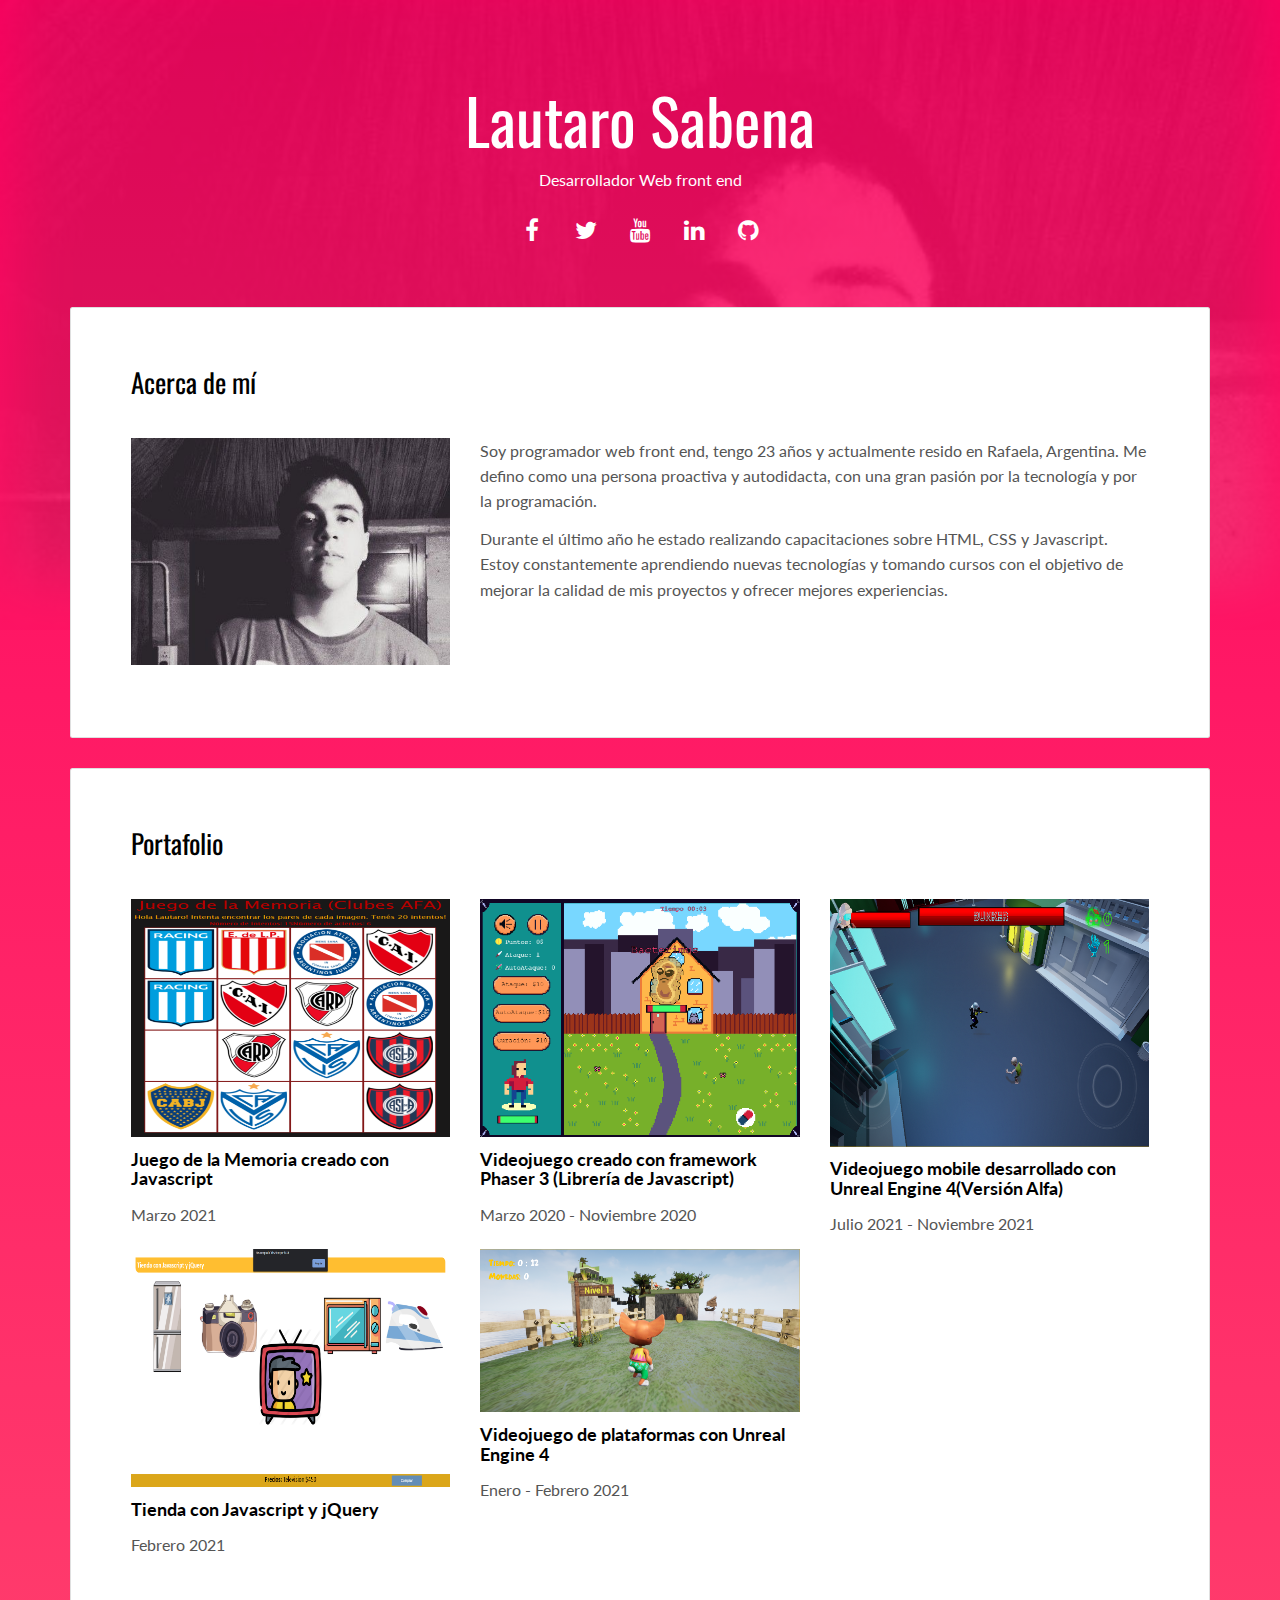
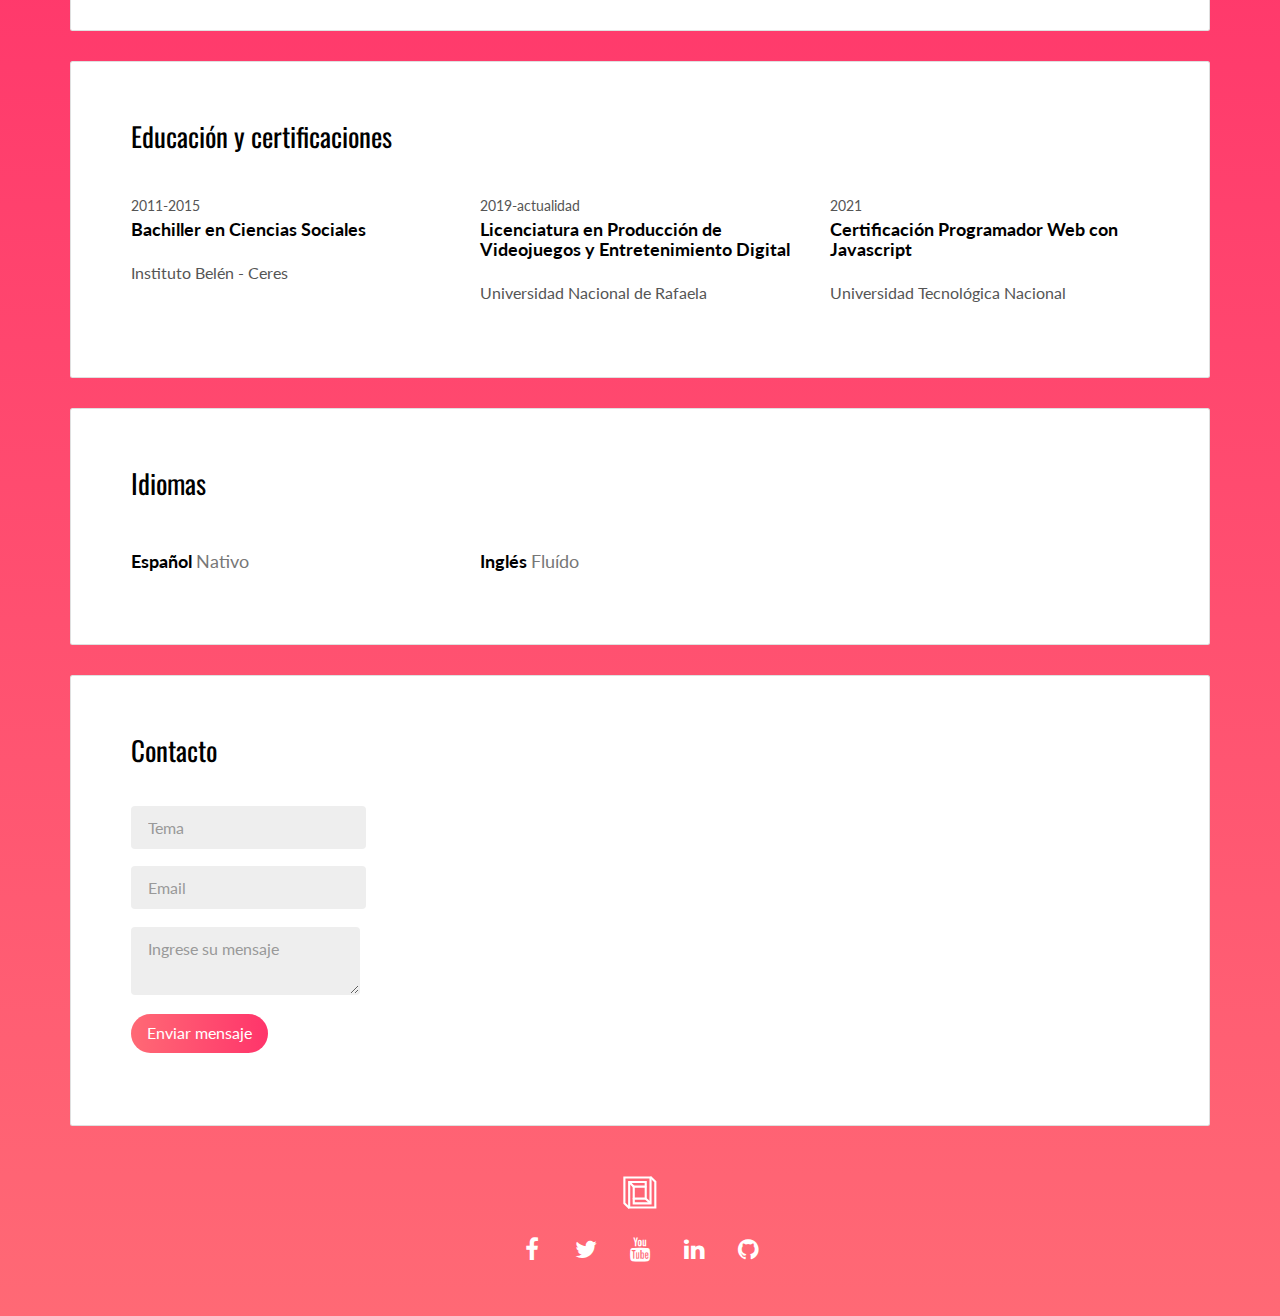
==== commit 31c5ef01: "Actualizacion" ====
--- a/index.html
+++ b/index.html
@@ -89,10 +89,21 @@
                 <p>Marzo 2020 - Noviembre 2020</p>
               </div>
               <div class="col-md-4">
+                <img src="./assets/images/nez.png" class="img-responsive" alt="">
+                <h3 class="h5"> <a href="https://drive.google.com/file/d/1IYMKg4HZH2wVRSgy393Flo3nWvkMzqUH/view?usp=sharing" title="" target="_blank"> Videojuego mobile desarrollado con Unreal Engine 4(Versión Alfa)</a></h3>
+                <p>Julio 2021 - Noviembre 2021</p>
+              </div>
+              <div class="col-md-4">
                 <img src="./assets/images/img-04.png" class="img-responsive" alt="">
                 <h3 class="h5"> <a href="pages/tienda/index.html" title="" target="_blank"> Tienda con Javascript y jQuery </a></h3>
                 <p>Febrero 2021</p>
               </div>
+              <div class="col-md-4">
+                <img src="./assets/images/mouseyjourney.png" class="img-responsive" alt="">
+                <h3 class="h5"> <a href="https://youtu.be/ul7G1GSN2Lo" title="" target="_blank"> Videojuego de plataformas con Unreal Engine 4</a></h3>
+                <p>Enero - Febrero 2021</p>
+              </div>
+              
             </div>
           </div>
         </div>
@@ -175,7 +186,7 @@
       <div class="col-xs-12">
         <p><img src="./assets/images/mashup-icon.svg" alt=""></p>
         
-        <p>Diseñado por Lautaro Sabena.</p>
+        
         <p>
           <a class="fa-icon fa-icon-2x" href="https://www.facebook.com/people/Lautaro-Sabena/1792428873" title="" target="_blank">
             <i class="fa fa-facebook"></i>
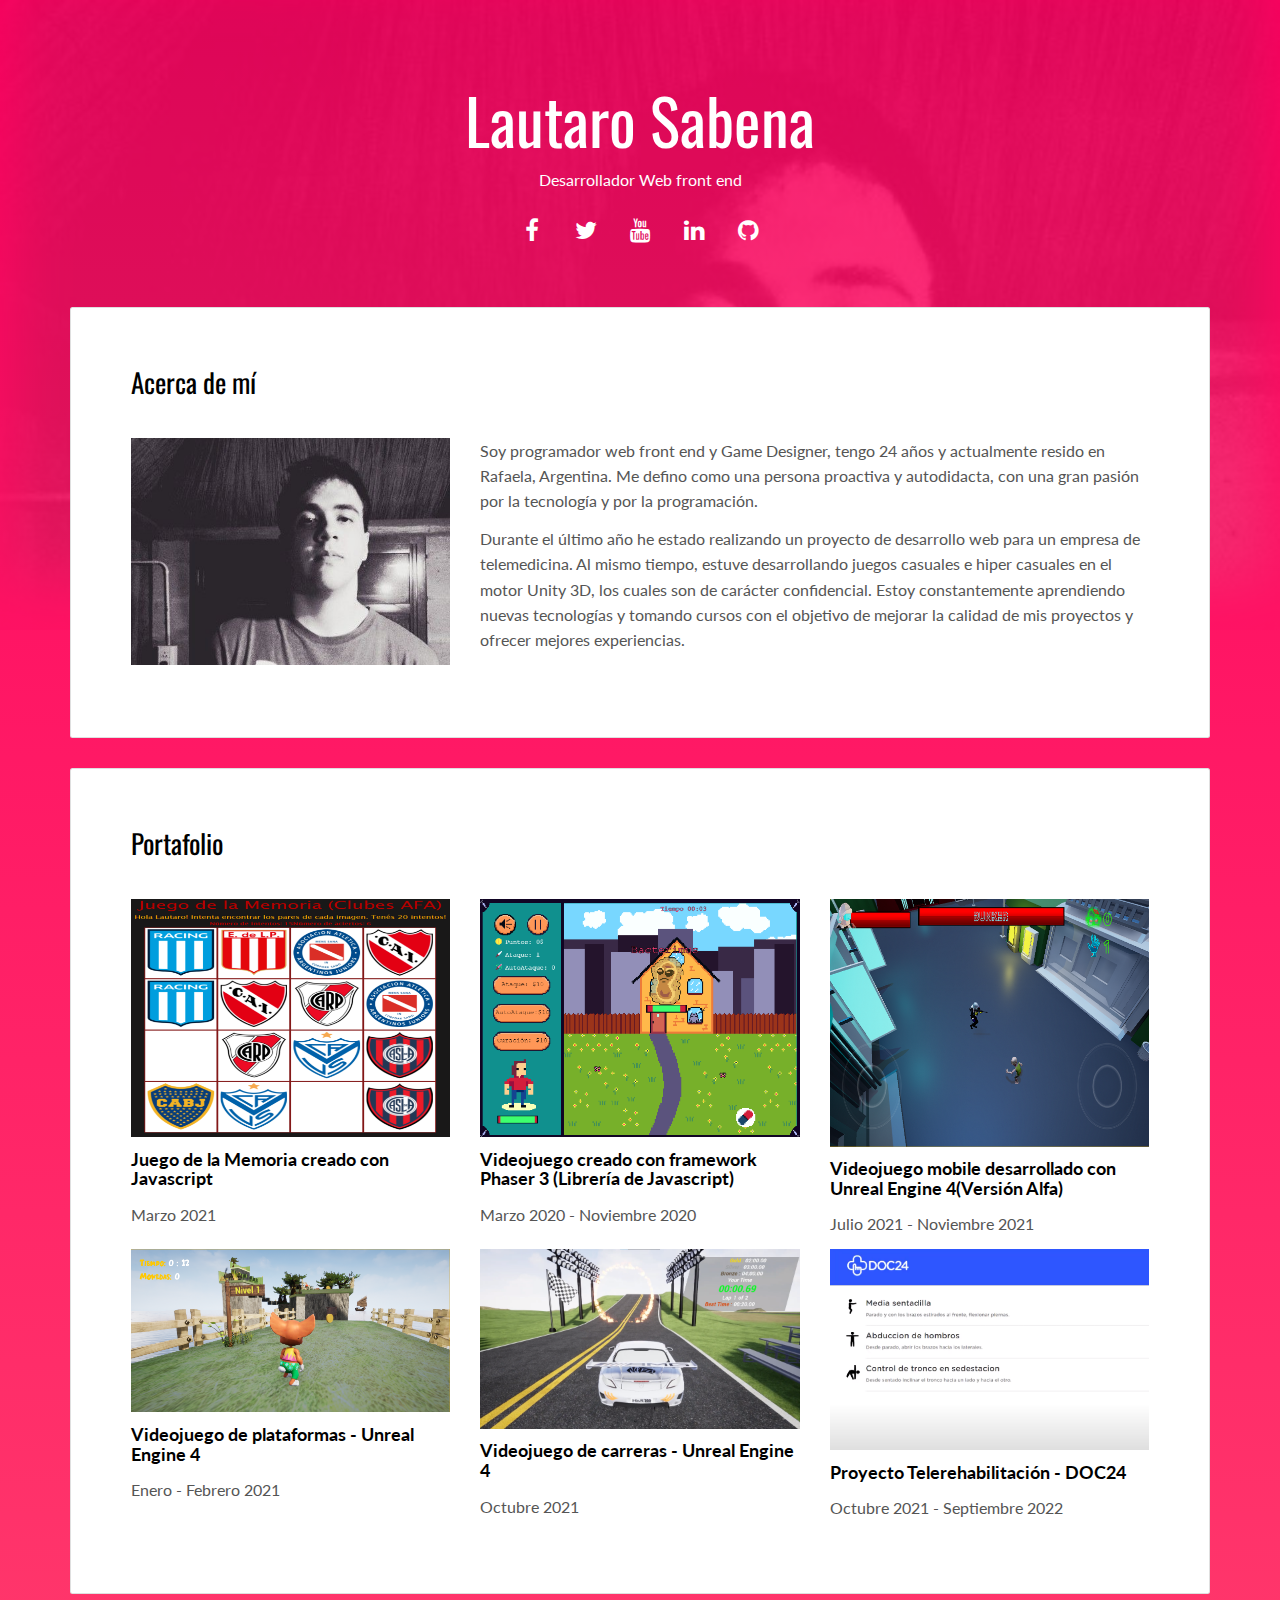
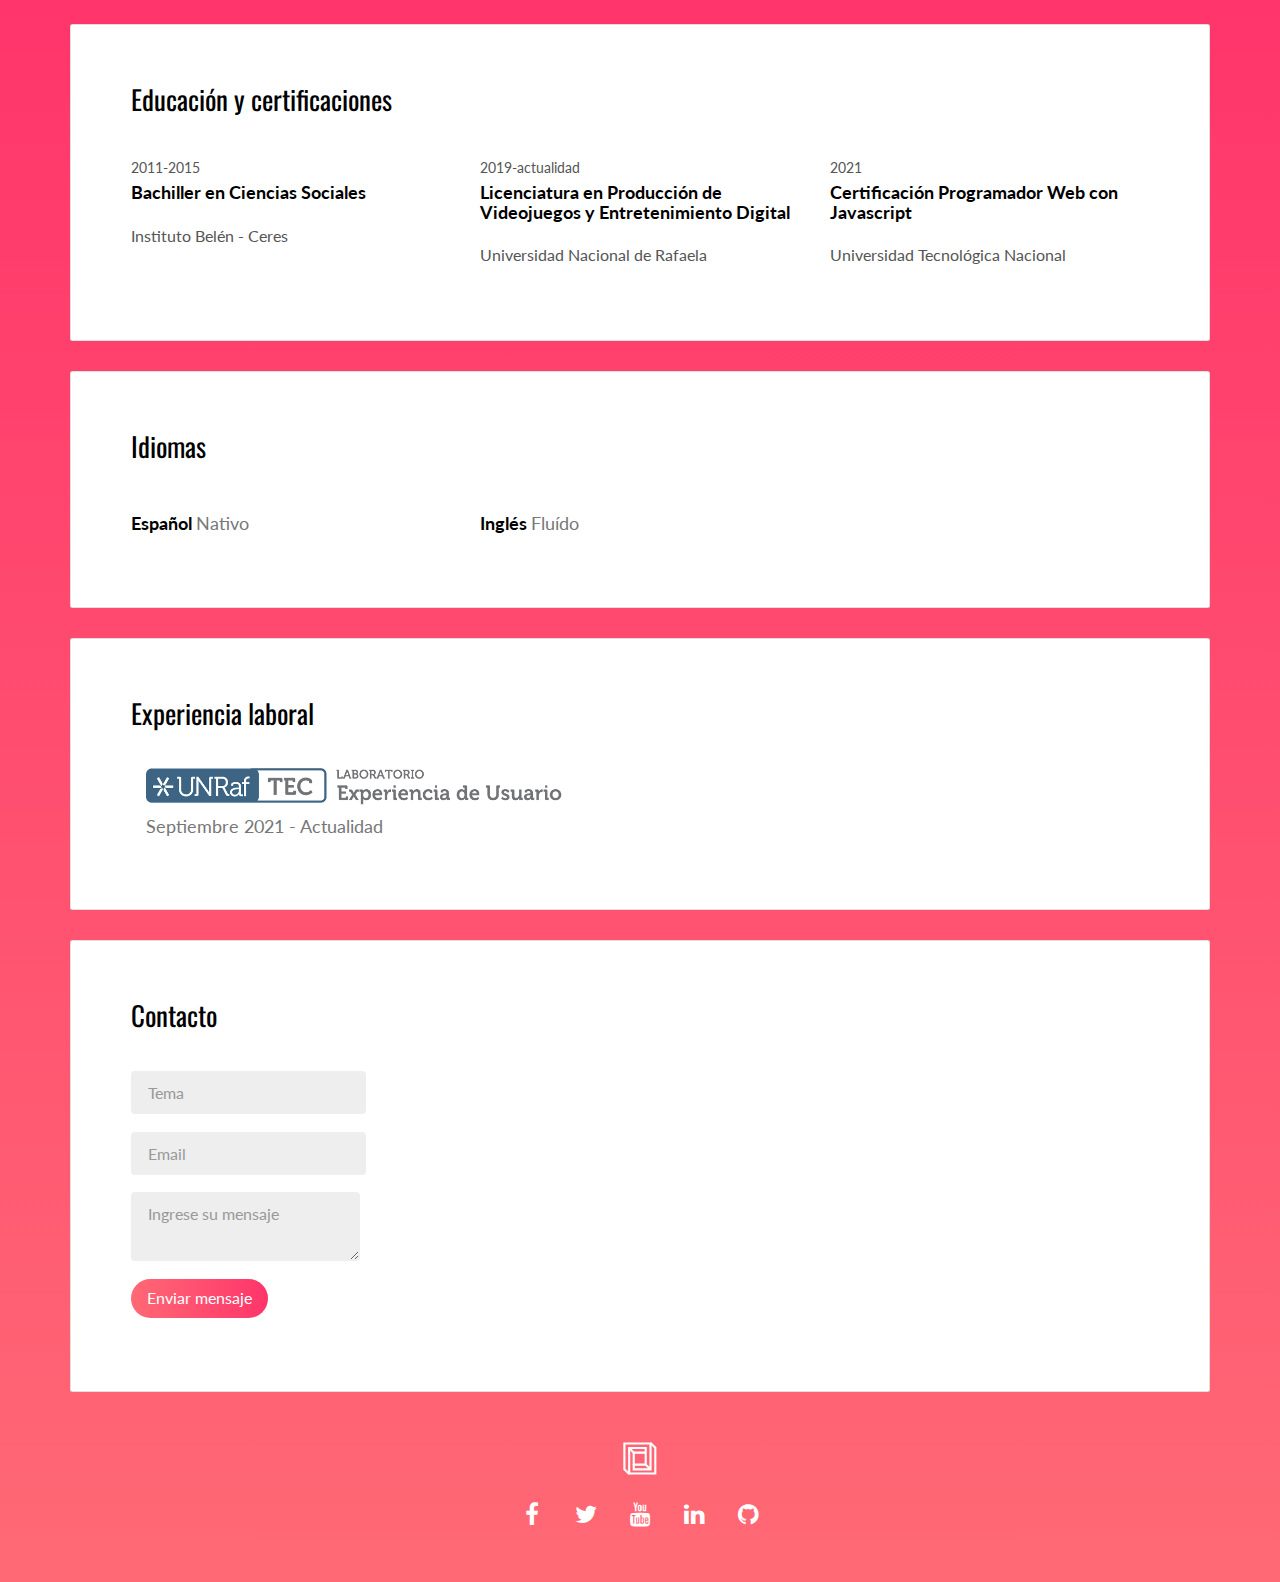
==== commit 75c77ee5: "➕Actualizacion 09-22" ====
--- a/index.html
+++ b/index.html
@@ -66,8 +66,8 @@
               </div>
               <div class="col-md-8">
 
-              <p>Soy programador web front end, tengo 23 años y actualmente resido en Rafaela, Argentina. Me defino como una persona proactiva y autodidacta, con una gran pasión por la tecnología y por la programación.</p>
-              <p>Durante el último año he estado realizando capacitaciones sobre HTML, CSS y Javascript. Estoy constantemente aprendiendo nuevas tecnologías y tomando cursos con el objetivo de mejorar la calidad de mis proyectos y ofrecer mejores experiencias.</p>
+              <p>Soy programador web front end y Game Designer, tengo 24 años y actualmente resido en Rafaela, Argentina. Me defino como una persona proactiva y autodidacta, con una gran pasión por la tecnología y por la programación.</p>
+              <p>Durante el último año he estado realizando un proyecto de desarrollo web para un empresa de telemedicina. Al mismo tiempo, estuve desarrollando juegos casuales e hiper casuales en el motor Unity 3D, los cuales son de carácter confidencial. Estoy constantemente aprendiendo nuevas tecnologías y tomando cursos con el objetivo de mejorar la calidad de mis proyectos y ofrecer mejores experiencias.</p>
 
               </div>
             </div>
@@ -94,14 +94,19 @@
                 <p>Julio 2021 - Noviembre 2021</p>
               </div>
               <div class="col-md-4">
-                <img src="./assets/images/img-04.png" class="img-responsive" alt="">
-                <h3 class="h5"> <a href="pages/tienda/index.html" title="" target="_blank"> Tienda con Javascript y jQuery </a></h3>
-                <p>Febrero 2021</p>
-              </div>
-              <div class="col-md-4">
                 <img src="./assets/images/mouseyjourney.png" class="img-responsive" alt="">
-                <h3 class="h5"> <a href="https://youtu.be/ul7G1GSN2Lo" title="" target="_blank"> Videojuego de plataformas con Unreal Engine 4</a></h3>
+                <h3 class="h5"> <a href="https://youtu.be/ul7G1GSN2Lo" title="" target="_blank"> Videojuego de plataformas - Unreal Engine 4</a></h3>
                 <p>Enero - Febrero 2021</p>
+              </div>
+              <div class="col-md-4">
+                <img src="./assets/images/racingGame.png" class="img-responsive" alt="">
+                <h3 class="h5"> <a href="https://youtu.be/eVf0aic_Szw" title="" target="_blank"> Videojuego de carreras - Unreal Engine 4 </a></h3>
+                <p>Octubre 2021</p>
+              </div>
+              <div class="col-md-4">
+                <img src="./assets/images/doc24.png" class="img-responsive" alt="">
+                <h3 class="h5"> <a href="https://youtu.be/CptbPCo-PkI" title="" target="_blank"> Proyecto Telerehabilitación - DOC24 </a></h3>
+                <p>Octubre 2021 - Septiembre 2022</p>
               </div>
               
             </div>
@@ -155,6 +160,23 @@
             </div>
           </div>
         </div>
+
+        <div class="card">
+          <div class="card-block">
+            <h2>Experiencia laboral</h2>
+            <div class="row">
+              <div class="col-md-8">
+                <div class="col-md-8">
+                  <img src="./assets/images/labux.png" class="img-responsive" alt="">
+                  <h3 class="h5"><small>Septiembre 2021 - Actualidad</small></h3>
+                </div>
+              </div>
+              
+              
+            </div>
+          </div>
+        </div>
+
         <div class="card">
           <div class="card-block">
             <h2>Contacto</h2>
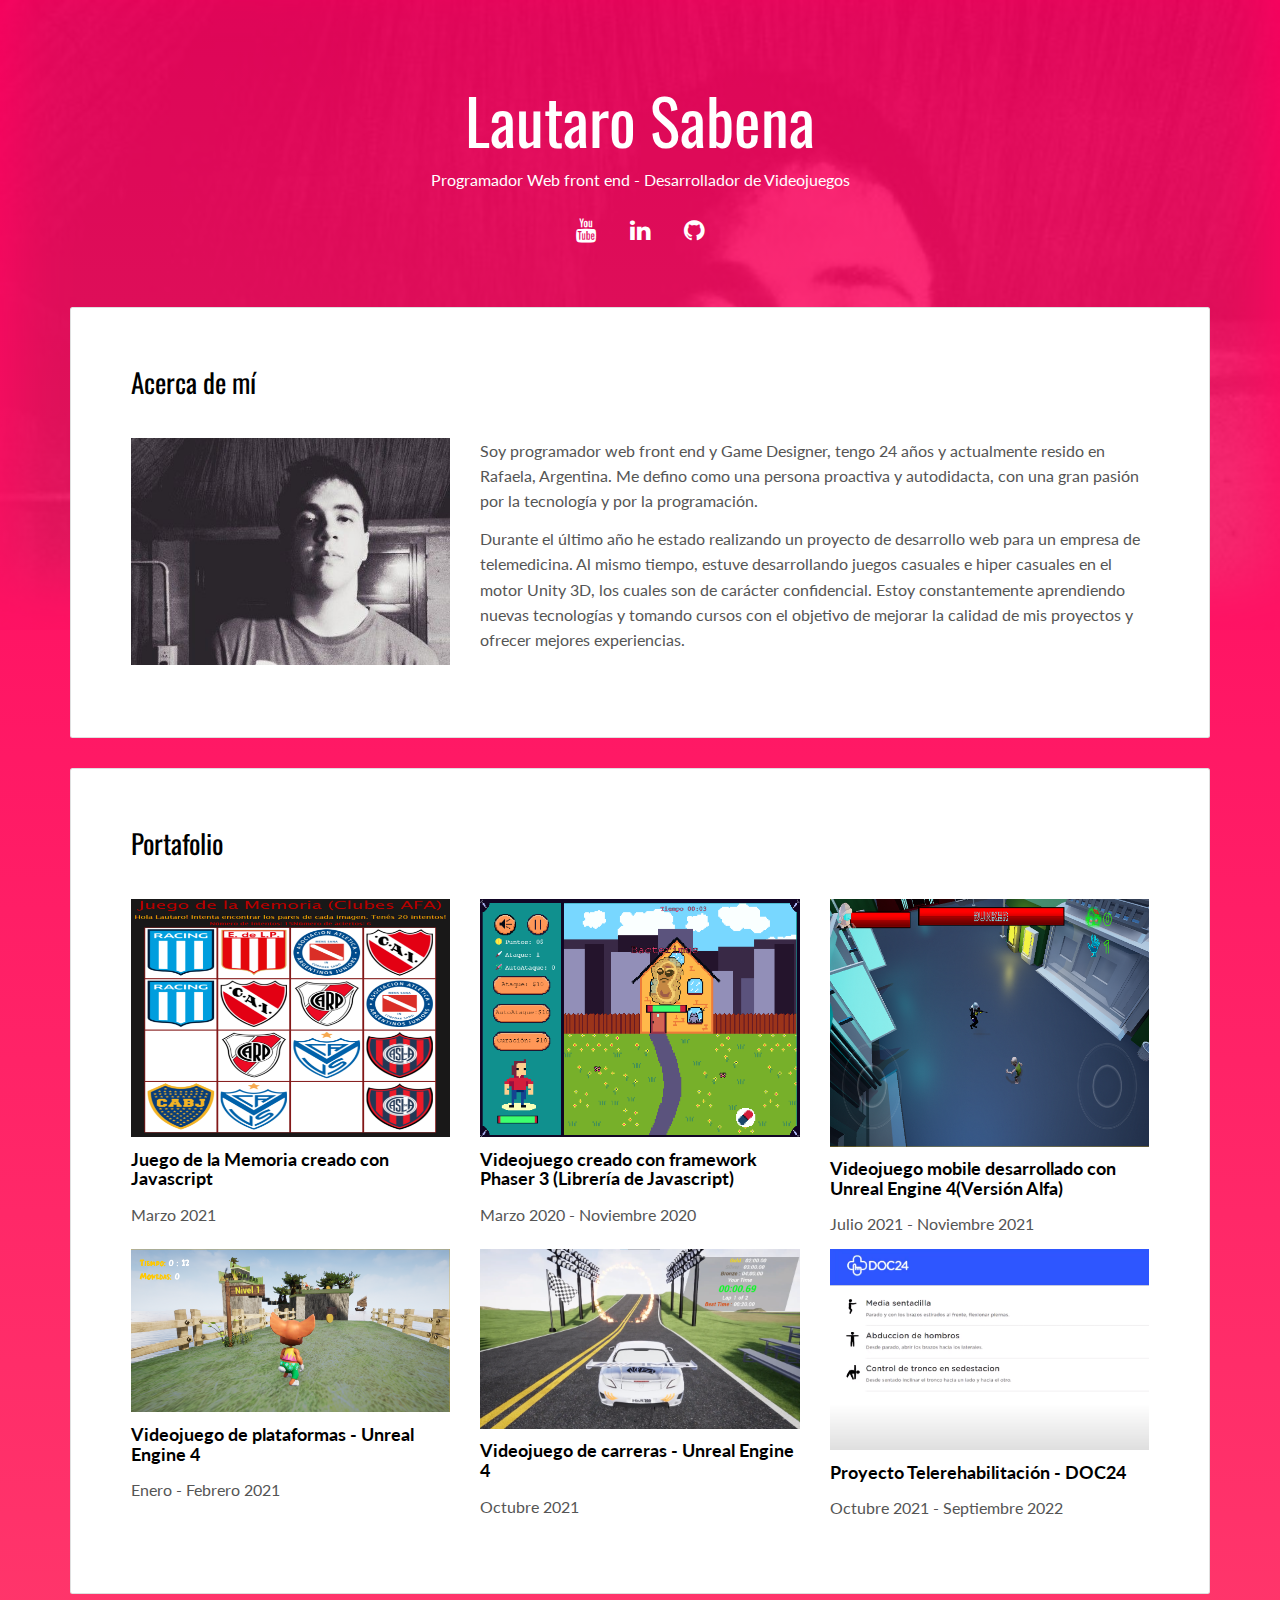
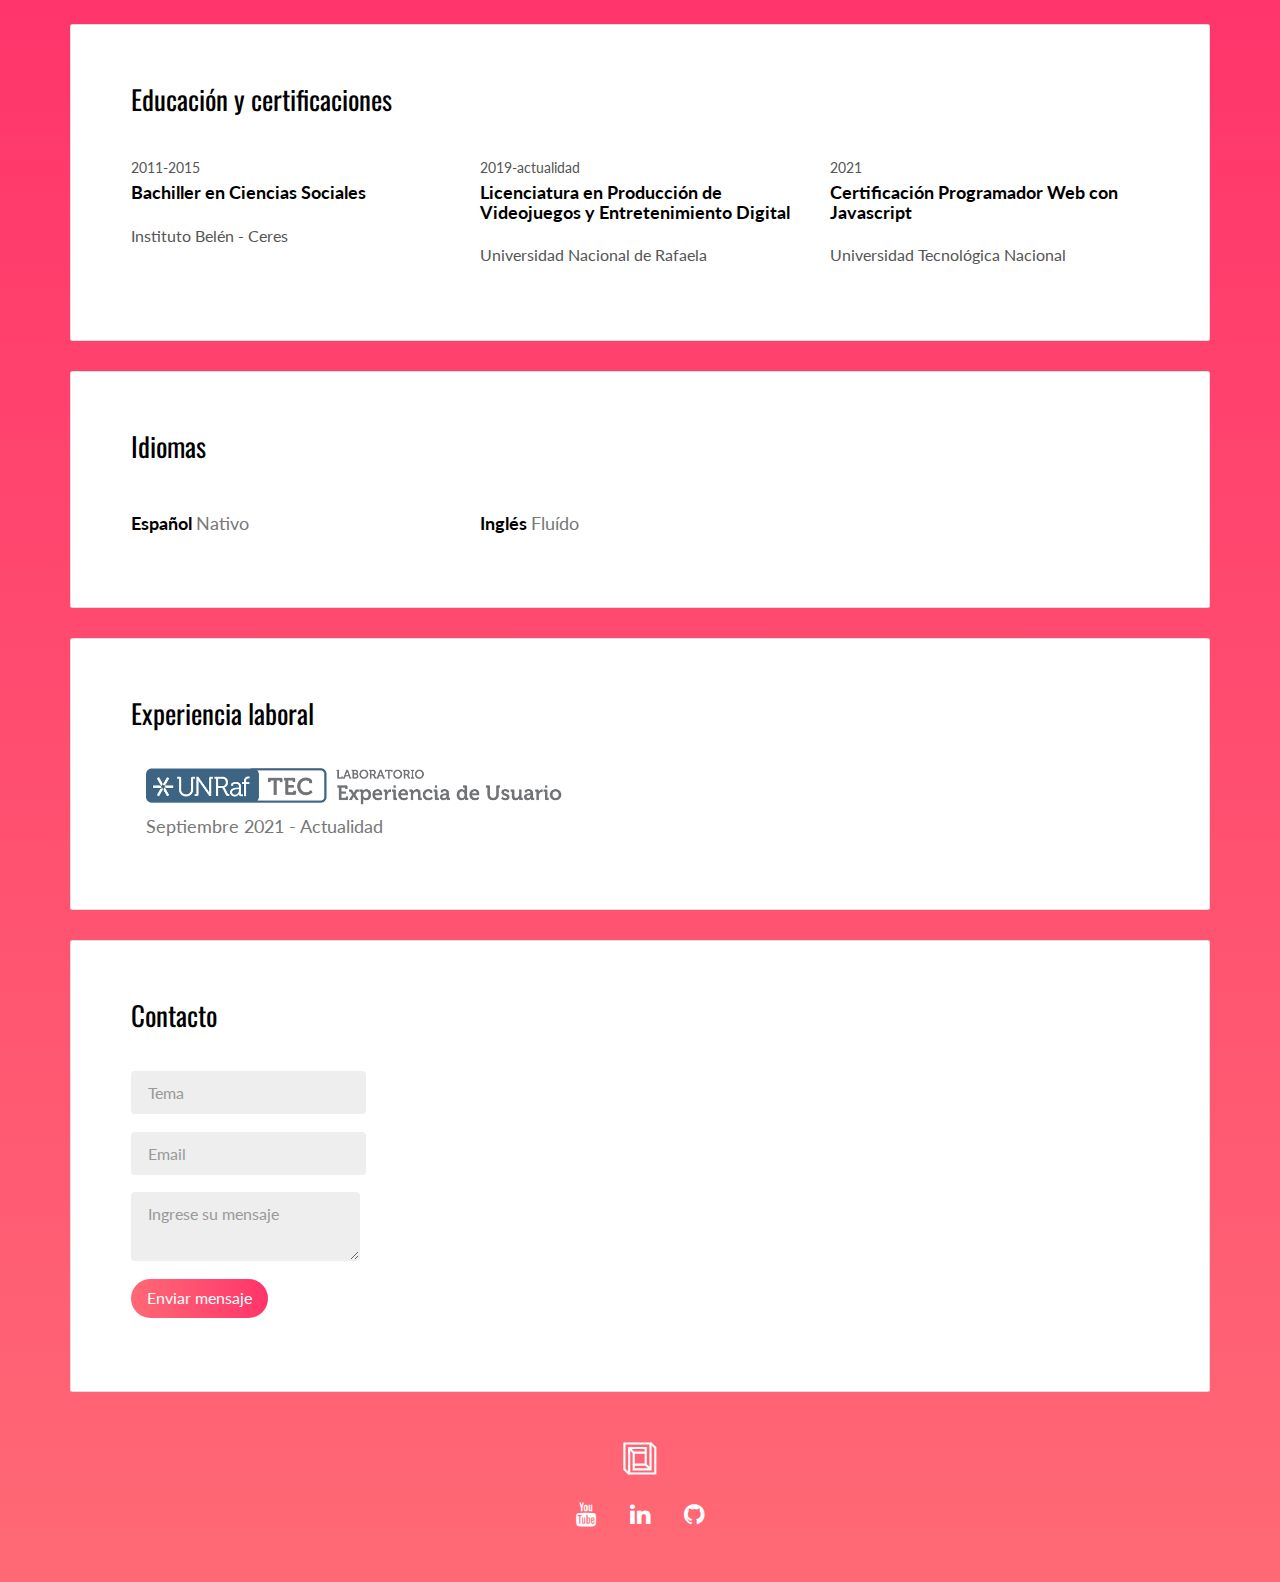
==== commit bc47af4b: "🔧Saque redes" ====
--- a/index.html
+++ b/index.html
@@ -28,14 +28,9 @@
   <header class="white-text-container section-container">
     <div class="text-center">
       <h1>Lautaro Sabena</h1>
-      <p>Desarrollador Web front end</p>
+      <p>Programador Web front end - Desarrollador de Videojuegos
+      </p>
       <p>
-        <a class="fa-icon fa-icon-2x" href="https://www.facebook.com/people/Lautaro-Sabena/1792428873" title="" target="_blank">
-          <i class="fa fa-facebook"></i>
-        </a>
-        <a class="fa-icon fa-icon-2x" href="https://twitter.com/lautaasabena" title="" target="_blank">
-          <i class="fa fa-twitter"></i>
-        </a>
         <a class="fa-icon fa-icon-2x" href="https://www.youtube.com/channel/UCFedx3EGNXe_ZSsyVDfcYtQ" title="" target="_blank">
           <i class="fa fa-youtube"></i>
         </a>
@@ -210,12 +205,7 @@
         
         
         <p>
-          <a class="fa-icon fa-icon-2x" href="https://www.facebook.com/people/Lautaro-Sabena/1792428873" title="" target="_blank">
-            <i class="fa fa-facebook"></i>
-          </a>
-          <a class="fa-icon fa-icon-2x" href="https://twitter.com/lautaasabena" title="" target="_blank">
-            <i class="fa fa-twitter"></i>
-          </a>
+          
           <a class="fa-icon fa-icon-2x" href="https://www.youtube.com/channel/UCFedx3EGNXe_ZSsyVDfcYtQ" title="" target="_blank">
             <i class="fa fa-youtube"></i>
           </a>
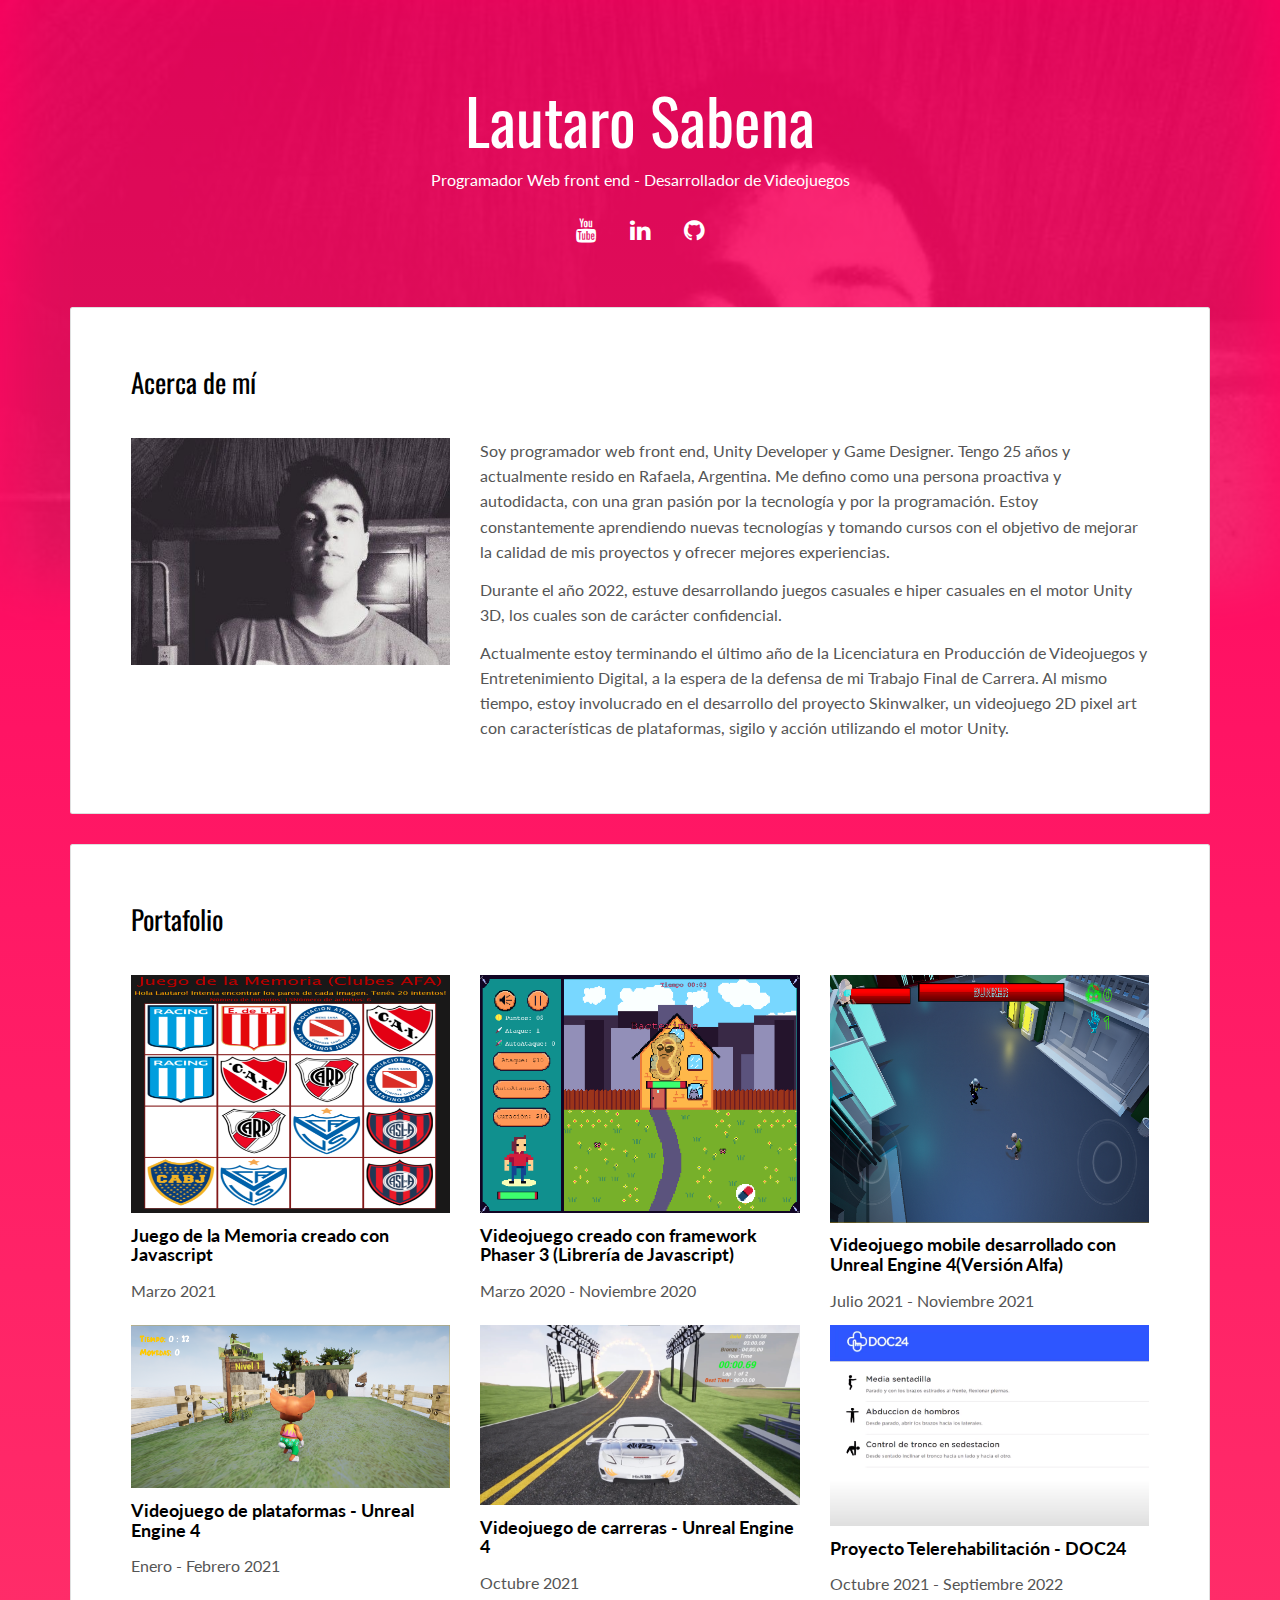
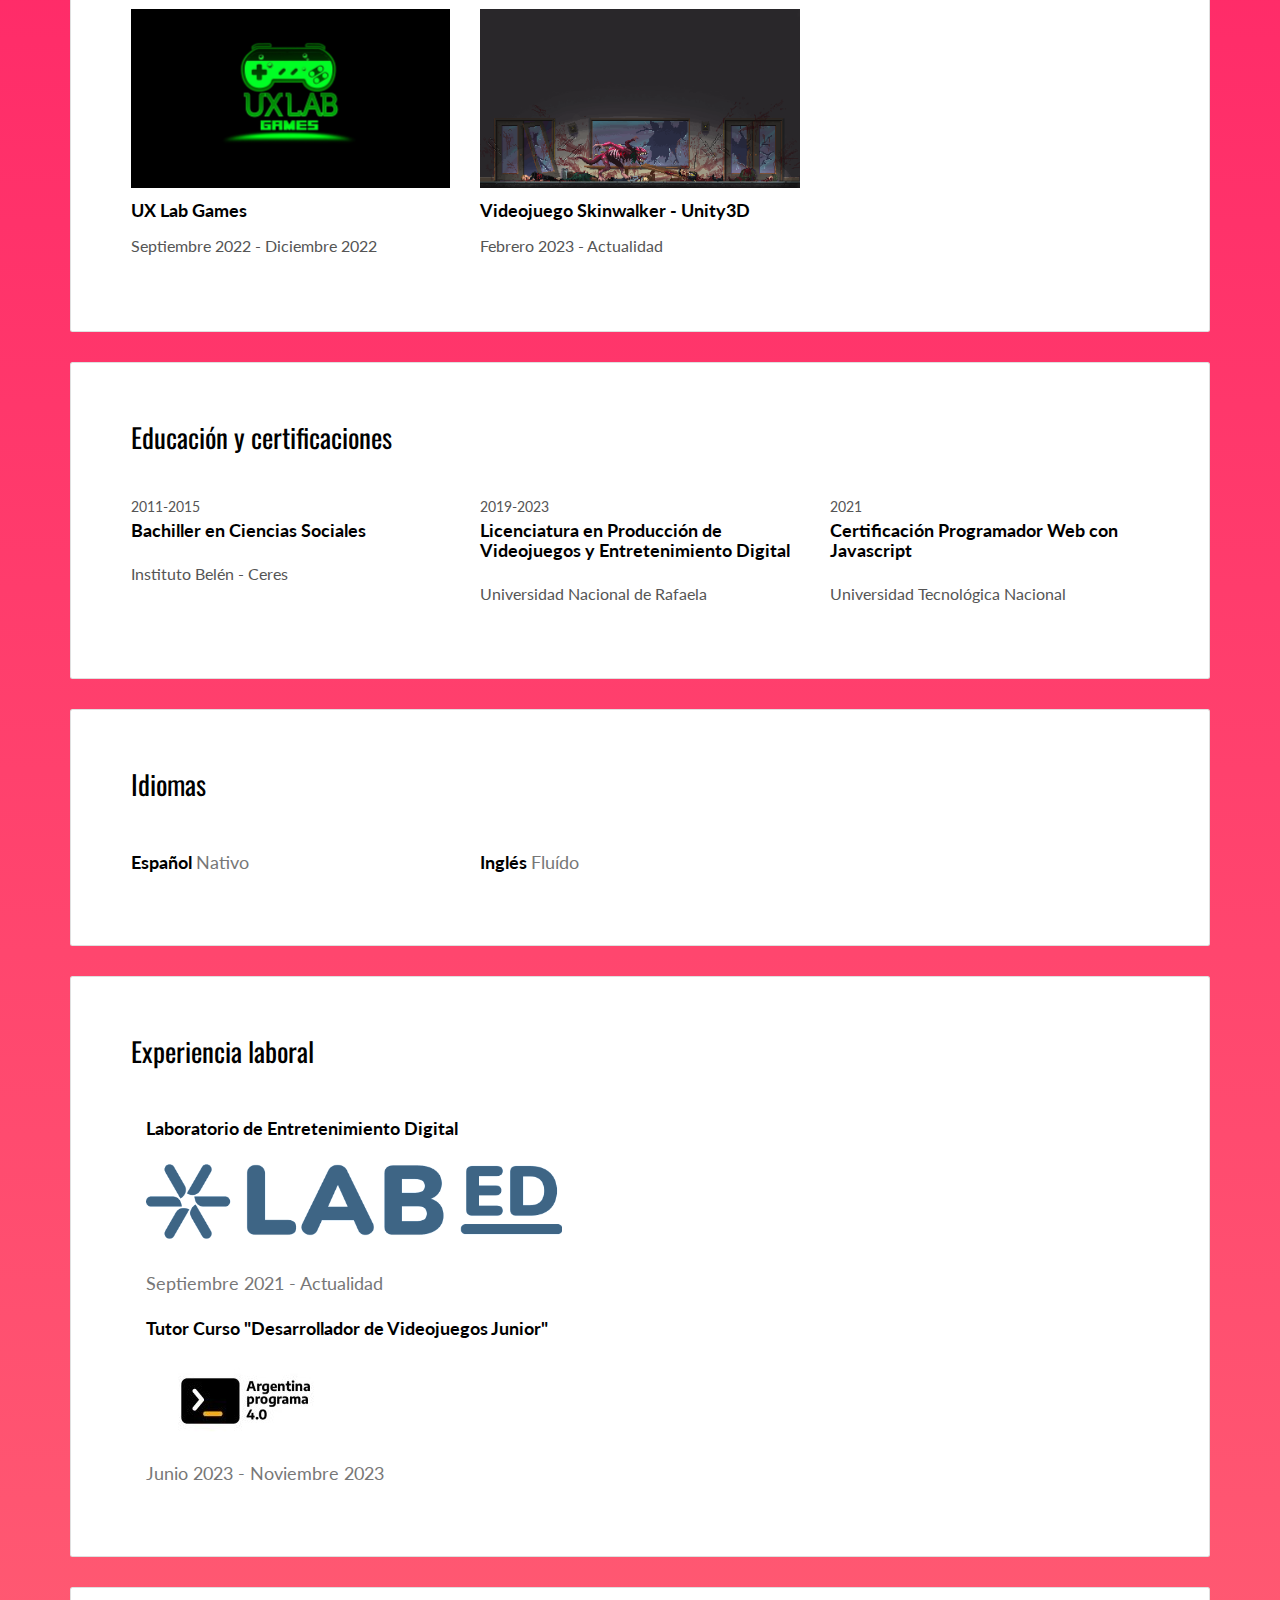
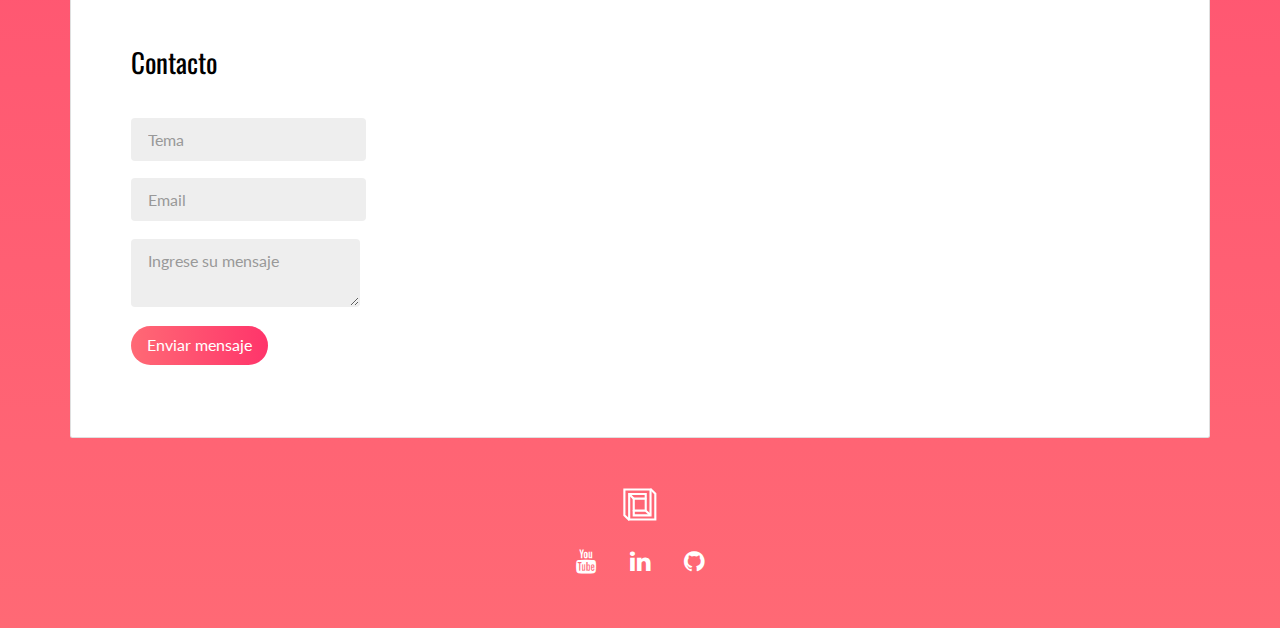
==== commit 93176d0c: "😊Portafolio actualizado 2023" ====
--- a/index.html
+++ b/index.html
@@ -61,8 +61,9 @@
               </div>
               <div class="col-md-8">
 
-              <p>Soy programador web front end y Game Designer, tengo 24 años y actualmente resido en Rafaela, Argentina. Me defino como una persona proactiva y autodidacta, con una gran pasión por la tecnología y por la programación.</p>
-              <p>Durante el último año he estado realizando un proyecto de desarrollo web para un empresa de telemedicina. Al mismo tiempo, estuve desarrollando juegos casuales e hiper casuales en el motor Unity 3D, los cuales son de carácter confidencial. Estoy constantemente aprendiendo nuevas tecnologías y tomando cursos con el objetivo de mejorar la calidad de mis proyectos y ofrecer mejores experiencias.</p>
+              <p>Soy programador web front end, Unity Developer y Game Designer. Tengo 25 años y actualmente resido en Rafaela, Argentina. Me defino como una persona proactiva y autodidacta, con una gran pasión por la tecnología y por la programación.  Estoy constantemente aprendiendo nuevas tecnologías y tomando cursos con el objetivo de mejorar la calidad de mis proyectos y ofrecer mejores experiencias.</p>
+              <p>Durante el año 2022, estuve desarrollando juegos casuales e hiper casuales en el motor Unity 3D, los cuales son de carácter confidencial.</p>
+              <p>Actualmente estoy terminando el último año de la Licenciatura en Producción de Videojuegos y Entretenimiento Digital, a la espera de la defensa de mi Trabajo Final de Carrera. Al mismo tiempo, estoy involucrado en el desarrollo del proyecto Skinwalker, un videojuego 2D pixel art con características de plataformas, sigilo y acción utilizando el motor Unity. </p>
 
               </div>
             </div>
@@ -102,6 +103,16 @@
                 <img src="./assets/images/doc24.png" class="img-responsive" alt="">
                 <h3 class="h5"> <a href="https://youtu.be/CptbPCo-PkI" title="" target="_blank"> Proyecto Telerehabilitación - DOC24 </a></h3>
                 <p>Octubre 2021 - Septiembre 2022</p>
+              </div>
+              <div class="col-md-4">
+                <img src="./assets/images/uxlabgames.webp" class="img-responsive" alt="">
+                <h3 class="h5"> <a href="https://uxlabgames.com/home" title="" target="_blank"> UX Lab Games </a></h3>
+                <p>Septiembre 2022 - Diciembre 2022</p>
+              </div>
+              <div class="col-md-4">
+                <img src="./assets/images/skinwalker.png" class="img-responsive" alt="">
+                <h3 class="h5"> <a href="https://www.youtube.com/watch?v=B-CJEx7OFZs&ab_channel=AndresRossi" title="" target="_blank"> Videojuego Skinwalker - Unity3D </a></h3>
+                <p>Febrero 2023 - Actualidad</p>
               </div>
               
             </div>
@@ -121,7 +132,7 @@
               </div>
               <div class="col-md-4">
                 <div class="education-experience">
-                  <small class="date">2019-actualidad</small>
+                  <small class="date">2019-2023</small>
                   <h3 class="h5 date-title">Licenciatura en Producción de Videojuegos y Entretenimiento Digital</h3>
                   <p>Universidad Nacional de Rafaela</p>
                 </div>
@@ -162,8 +173,18 @@
             <div class="row">
               <div class="col-md-8">
                 <div class="col-md-8">
-                  <img src="./assets/images/labux.png" class="img-responsive" alt="">
+                  <h3 class="h5"> <a href="https://sites.google.com/unraf.edu.ar/unraf-lab-ed/home" title="" target="_blank"> Laboratorio de Entretenimiento Digital </a></h3>
+                  <img src="./assets/images/labed1.png" class="img-responsive" alt="">
                   <h3 class="h5"><small>Septiembre 2021 - Actualidad</small></h3>
+                </div>
+                <div>
+                  
+                </div>
+                
+                <div class="col-md-8">
+                  <h3 class="h5"> <a href="https://www.argentina.gob.ar/economia/conocimiento/argentina-programa" title="" target="_blank"> Tutor Curso "Desarrollador de Videojuegos Junior" </a></h3>
+                  <img src="./assets/images/argprograma1.jpg" class="img-responsive" alt="">
+                  <h3 class="h5"><small>Junio 2023 - Noviembre 2023</small></h3>
                 </div>
               </div>
               
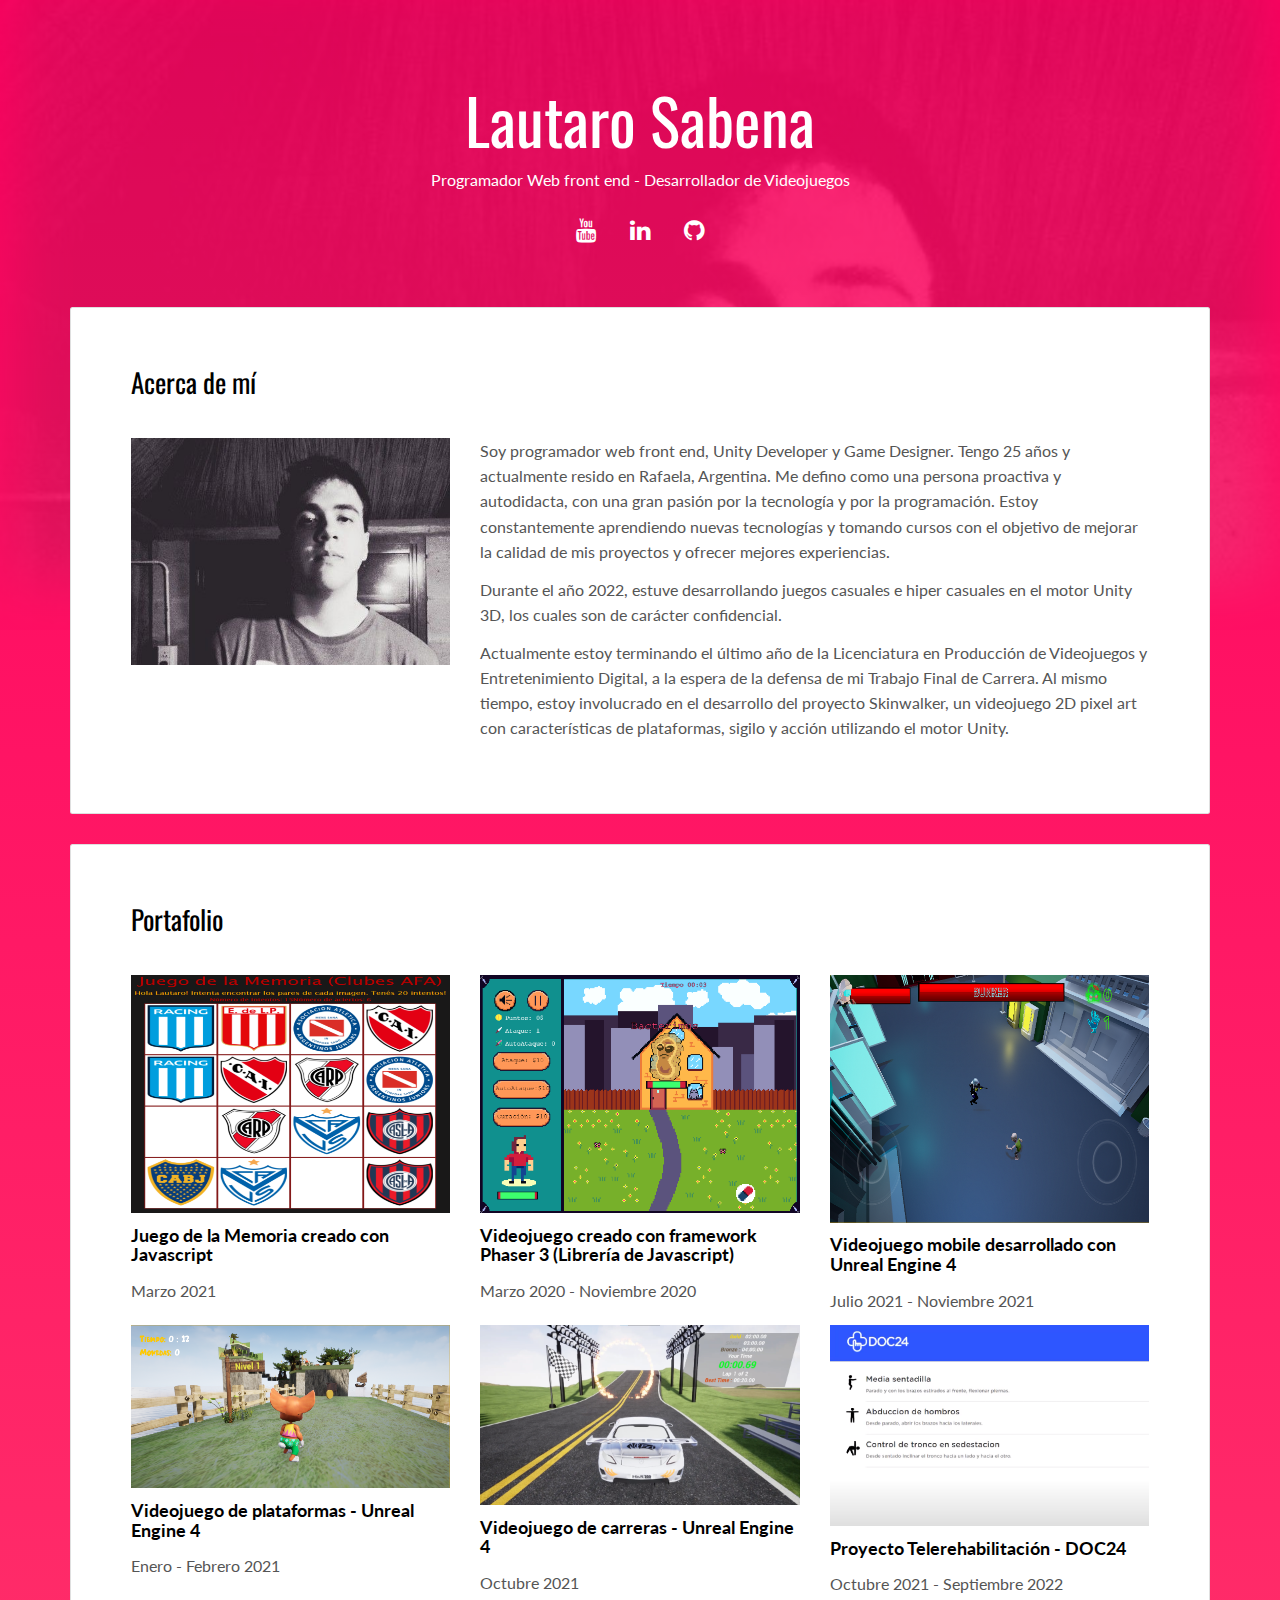
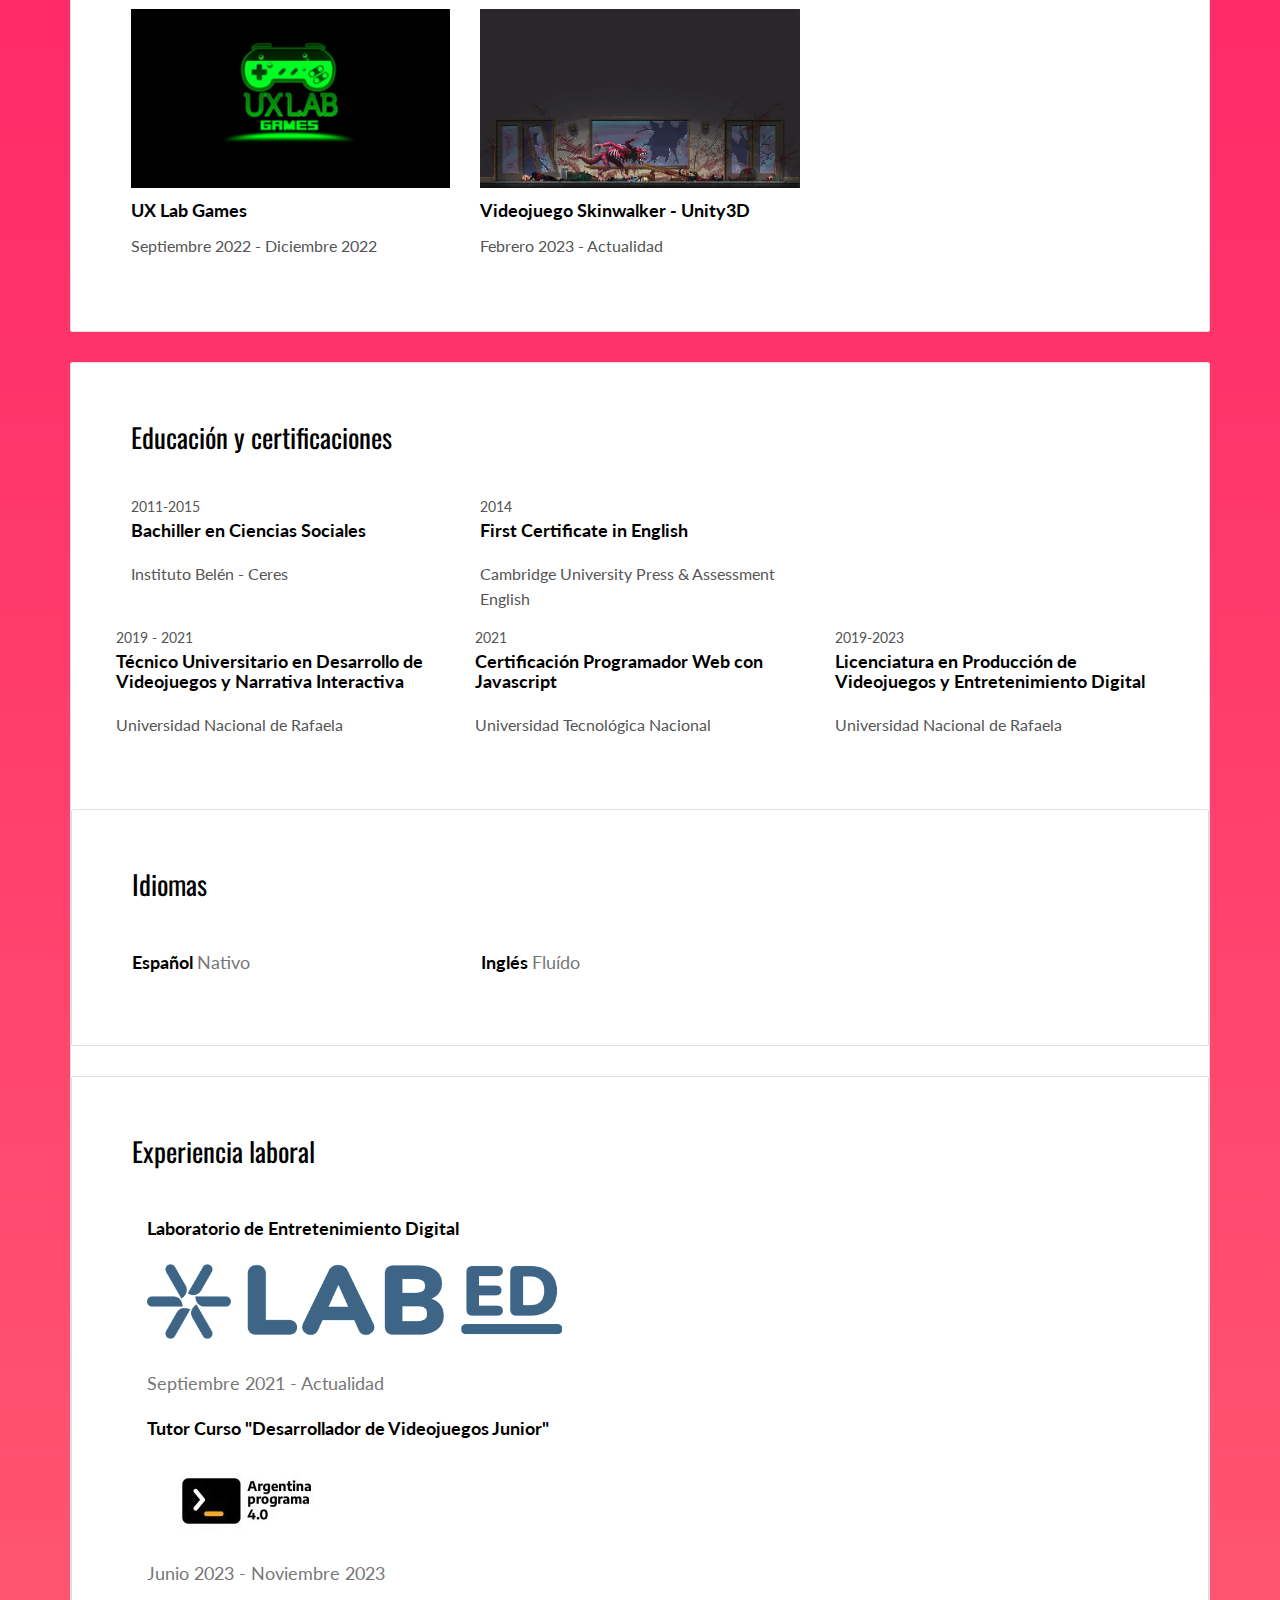
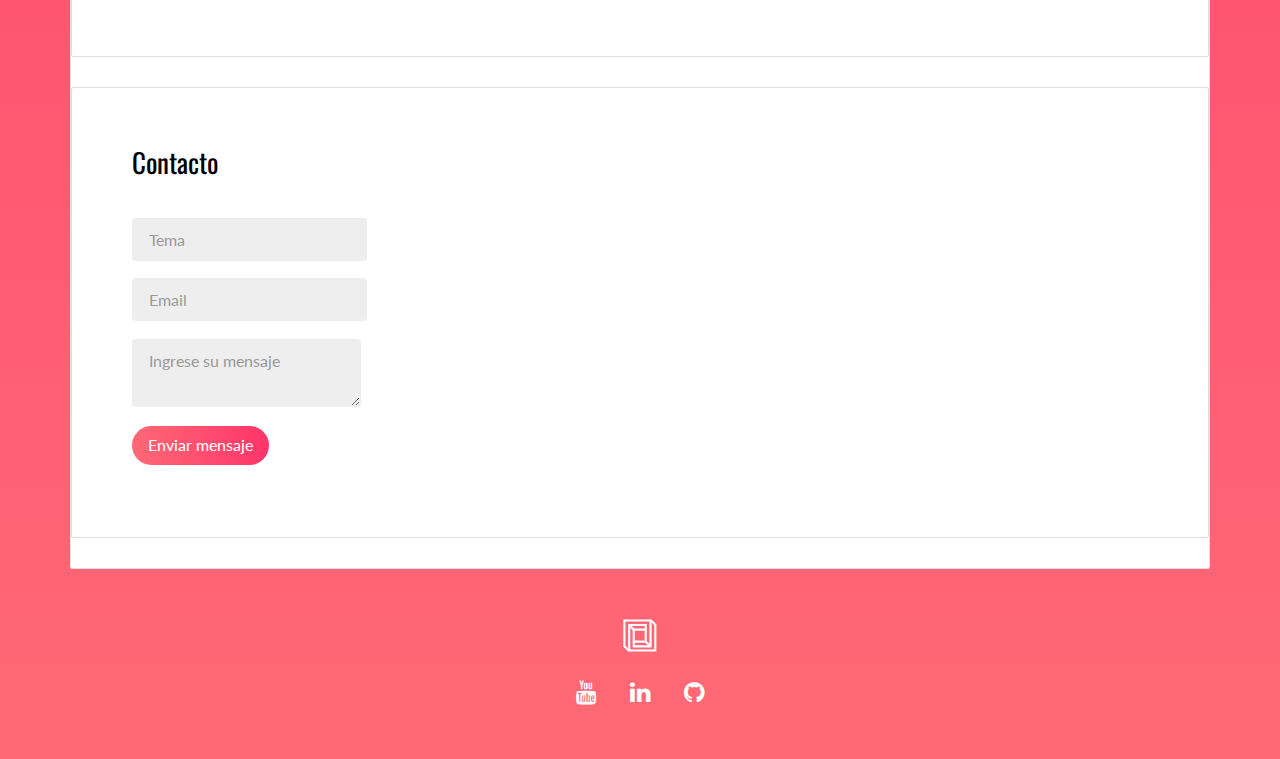
==== commit bf3a3474: "👩🏻‍🏫Links actualizados" ====
--- a/index.html
+++ b/index.html
@@ -86,7 +86,7 @@
               </div>
               <div class="col-md-4">
                 <img src="./assets/images/nez.png" class="img-responsive" alt="">
-                <h3 class="h5"> <a href="https://drive.google.com/file/d/1IYMKg4HZH2wVRSgy393Flo3nWvkMzqUH/view?usp=sharing" title="" target="_blank"> Videojuego mobile desarrollado con Unreal Engine 4(Versión Alfa)</a></h3>
+                <h3 class="h5"> <a href="https://youtu.be/-7kNeoGcVm4" title="" target="_blank"> Videojuego mobile desarrollado con Unreal Engine 4</a></h3>
                 <p>Julio 2021 - Noviembre 2021</p>
               </div>
               <div class="col-md-4">
@@ -130,18 +130,34 @@
                 </div>
                 
               </div>
+              <div class="row">
+                <div class="col-md-4">
+                  <div class="education-experience">
+                    <small class="date">2014</small>
+                    <h3 class="h5 date-title">First Certificate in English</h3>
+                    <p>Cambridge University Press & Assessment English</p>
+                  </div>
+                </div>
+              <div class="col-md-4">
+                <div class="education-experience">
+                  <small class="date">2019 - 2021</small>
+                  <h3 class="h5 date-title">Técnico Universitario en Desarrollo de Videojuegos y Narrativa Interactiva</h3>
+                  <p>Universidad Nacional de Rafaela</p>
+                </div>
+                
+              </div>
+              <div class="col-md-4">
+                <div class="education-experience">
+                  <small class="date">2021</small>
+                  <h3 class="h5 date-title">Certificación Programador Web con Javascript</h3>
+                  <p>Universidad Tecnológica Nacional</p>
+                </div>
+              </div>
               <div class="col-md-4">
                 <div class="education-experience">
                   <small class="date">2019-2023</small>
                   <h3 class="h5 date-title">Licenciatura en Producción de Videojuegos y Entretenimiento Digital</h3>
                   <p>Universidad Nacional de Rafaela</p>
-                </div>
-              </div>
-              <div class="col-md-4">
-                <div class="education-experience">
-                  <small class="date">2021</small>
-                  <h3 class="h5 date-title">Certificación Programador Web con Javascript</h3>
-                  <p>Universidad Tecnológica Nacional</p>
                 </div>
               </div>
             </div>
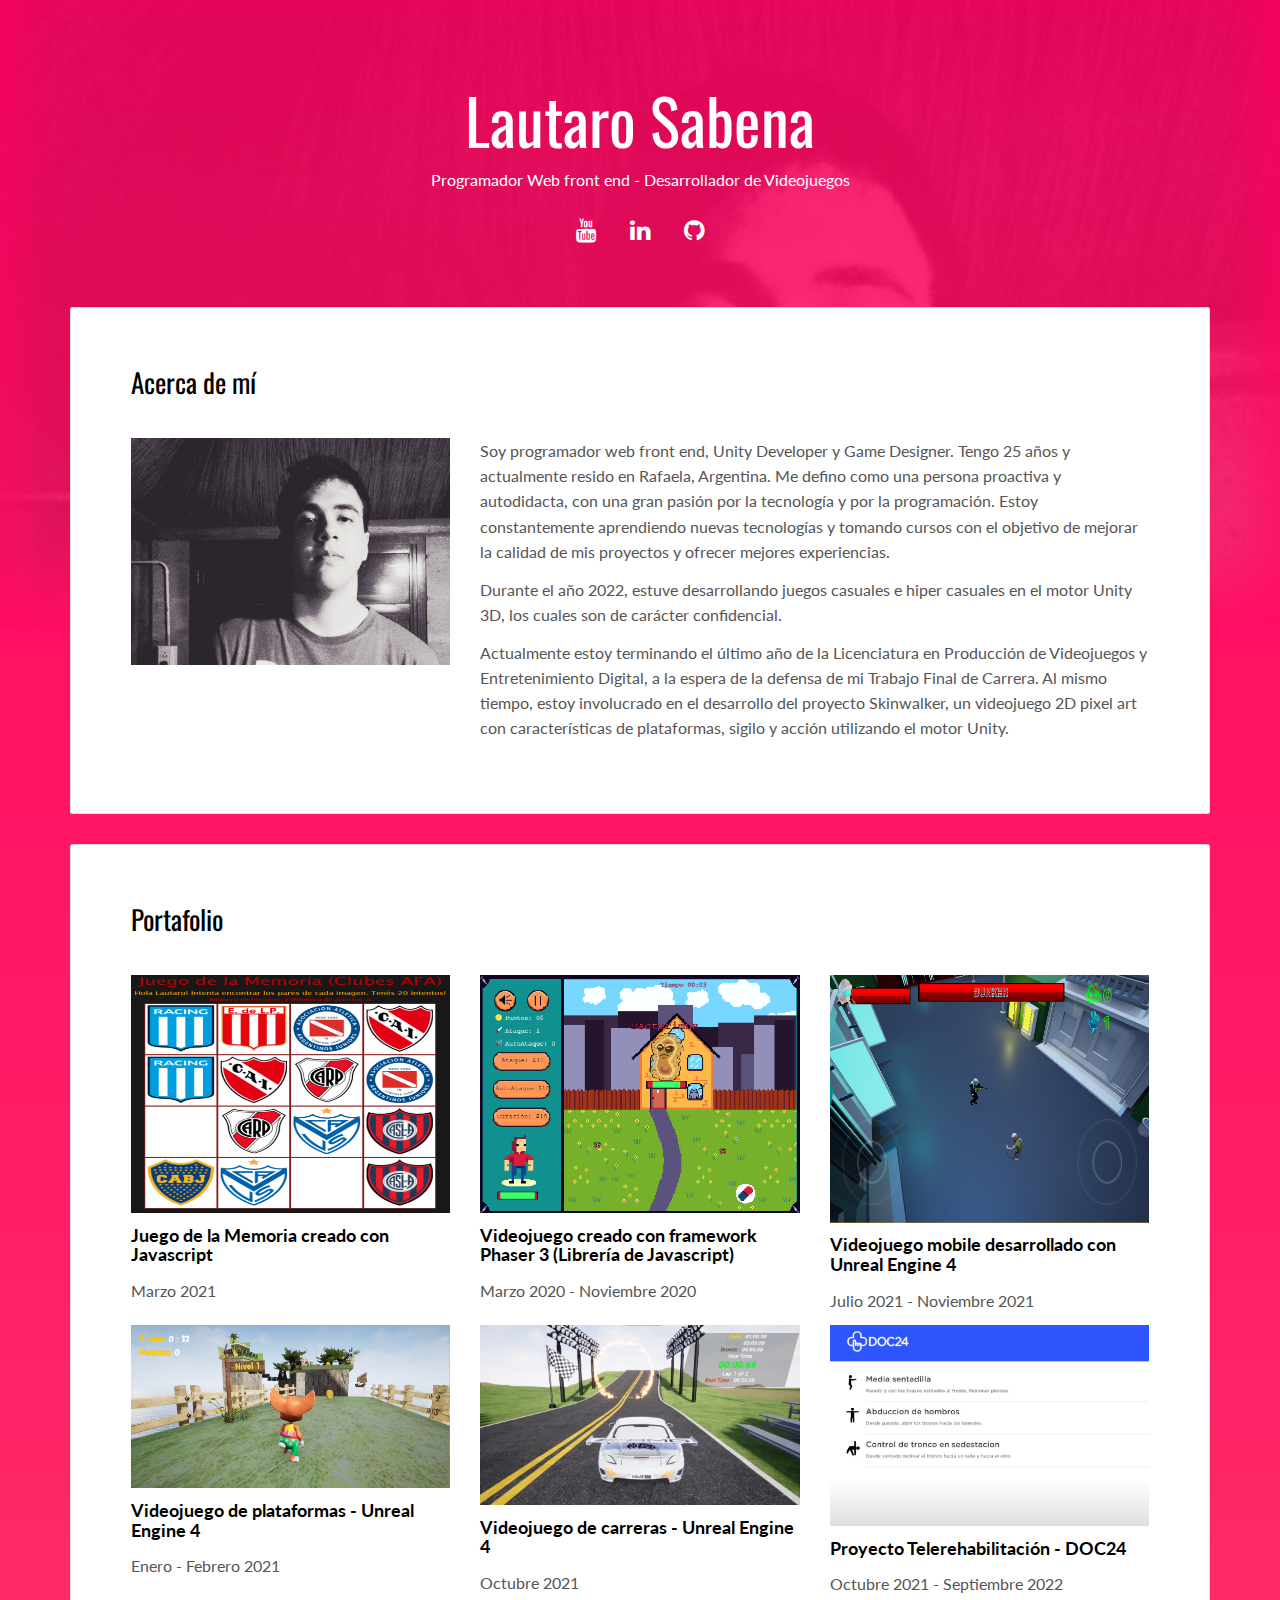
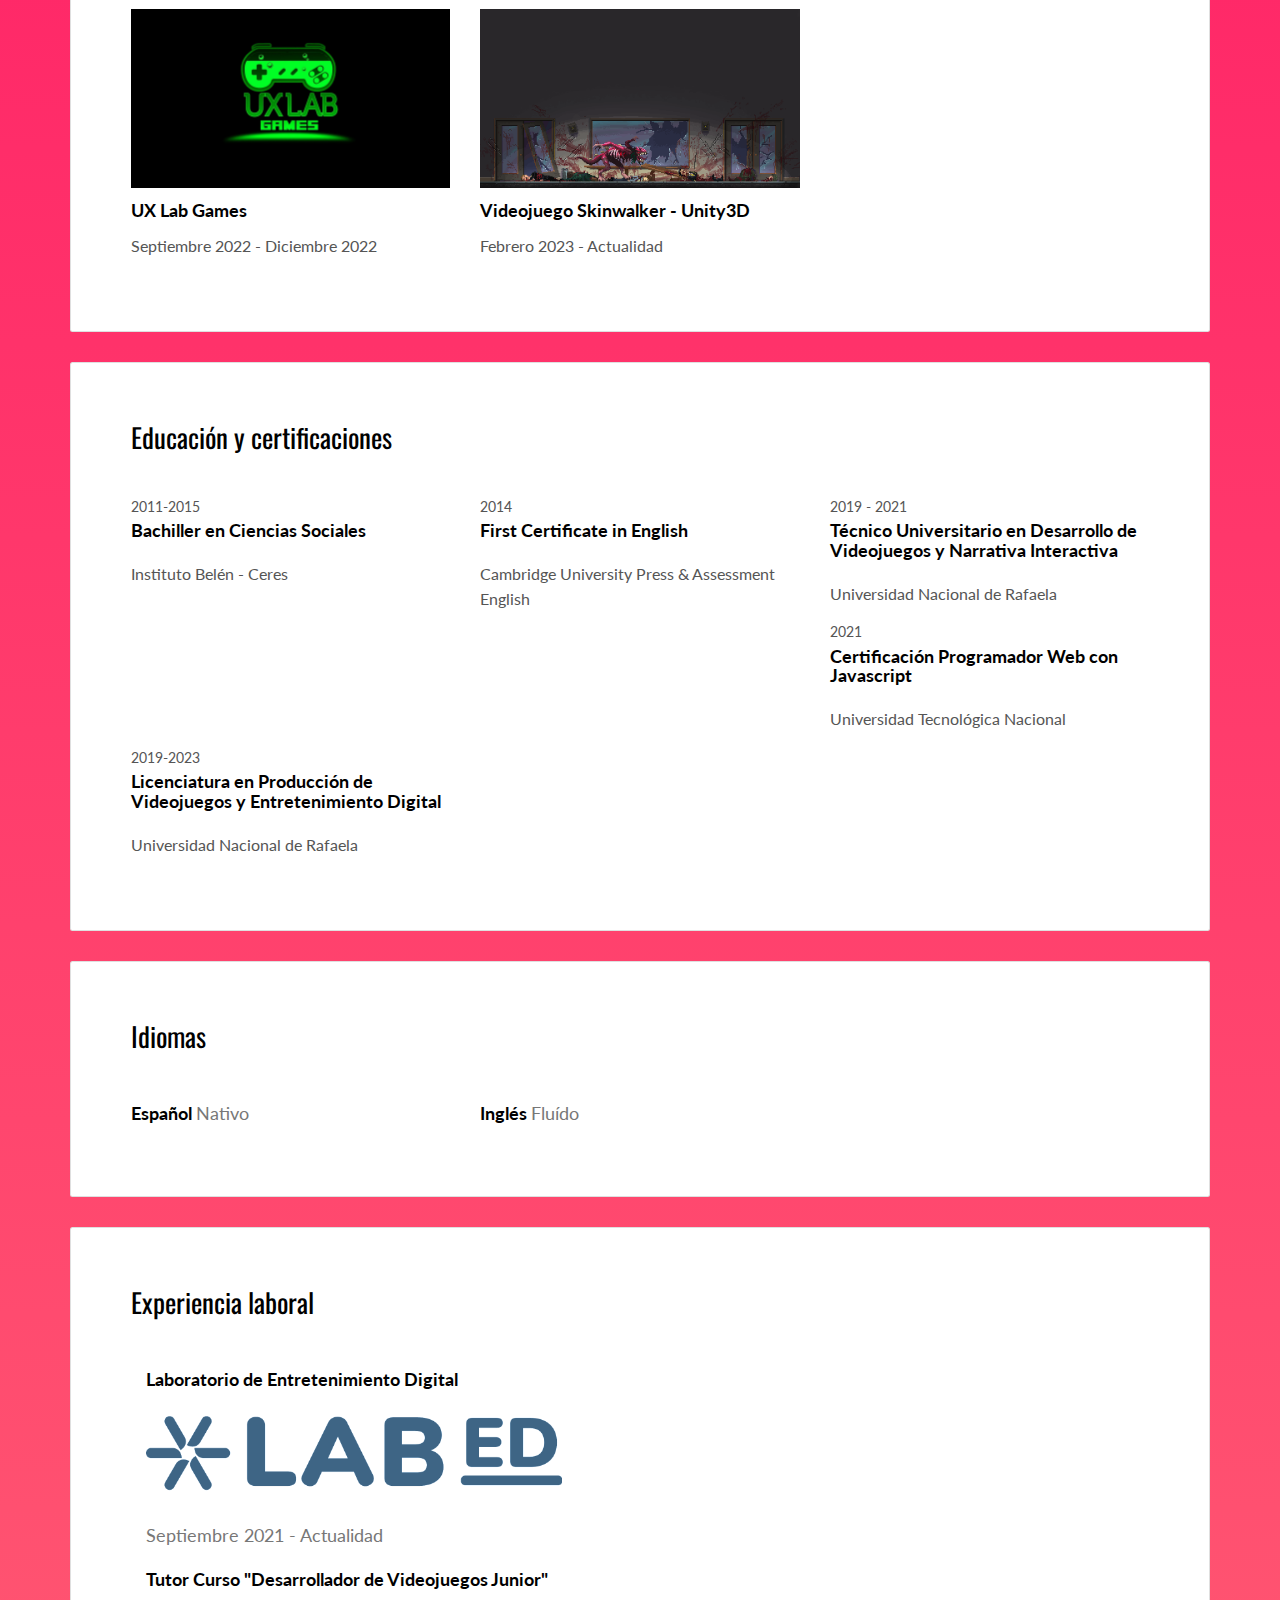
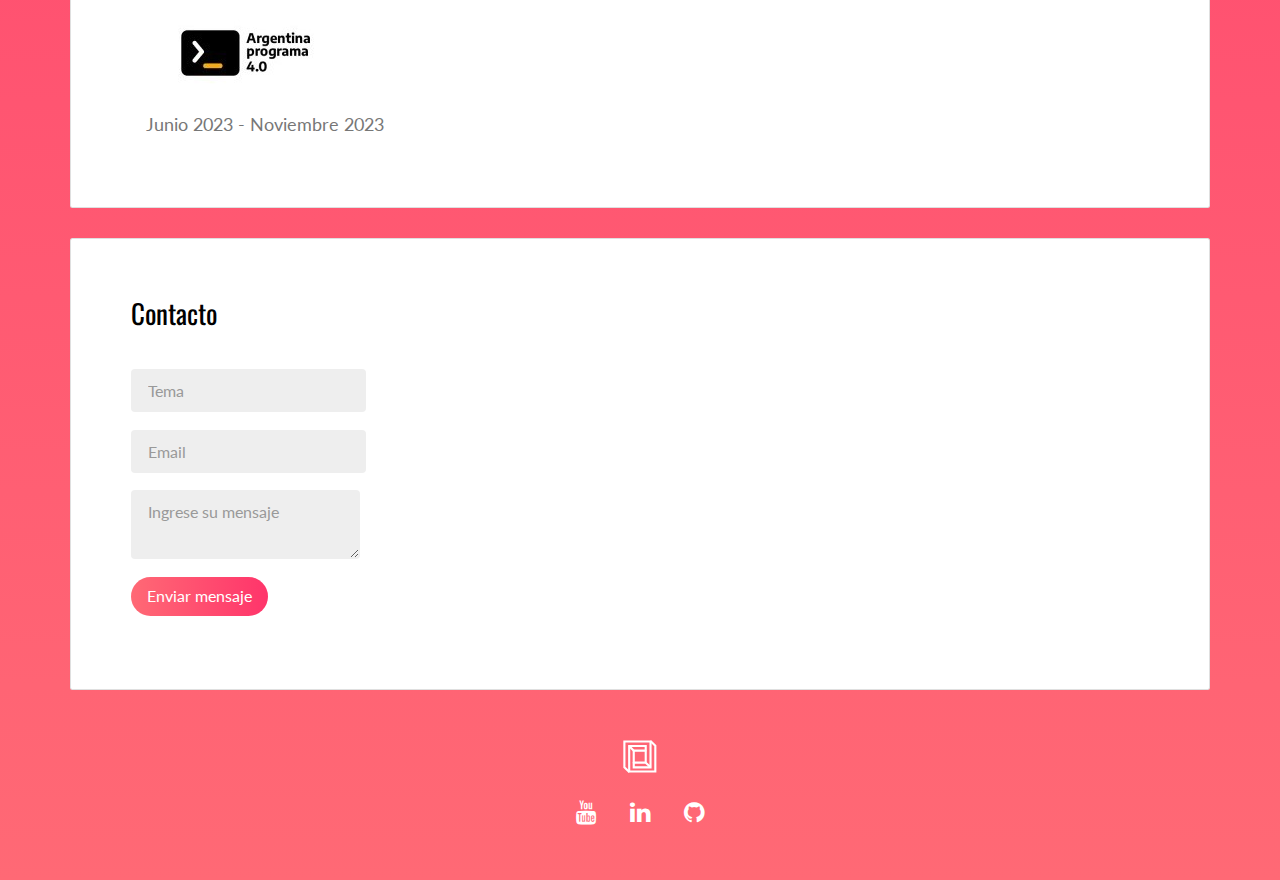
==== commit 2432c8d4: "🥱Arreglado algo del div" ====
--- a/index.html
+++ b/index.html
@@ -128,9 +128,7 @@
                   <h3 class="h5 date-title">Bachiller en Ciencias Sociales</h3>
                   <p>Instituto Belén - Ceres</p>
                 </div>
-                
-              </div>
-              <div class="row">
+              </div>
                 <div class="col-md-4">
                   <div class="education-experience">
                     <small class="date">2014</small>
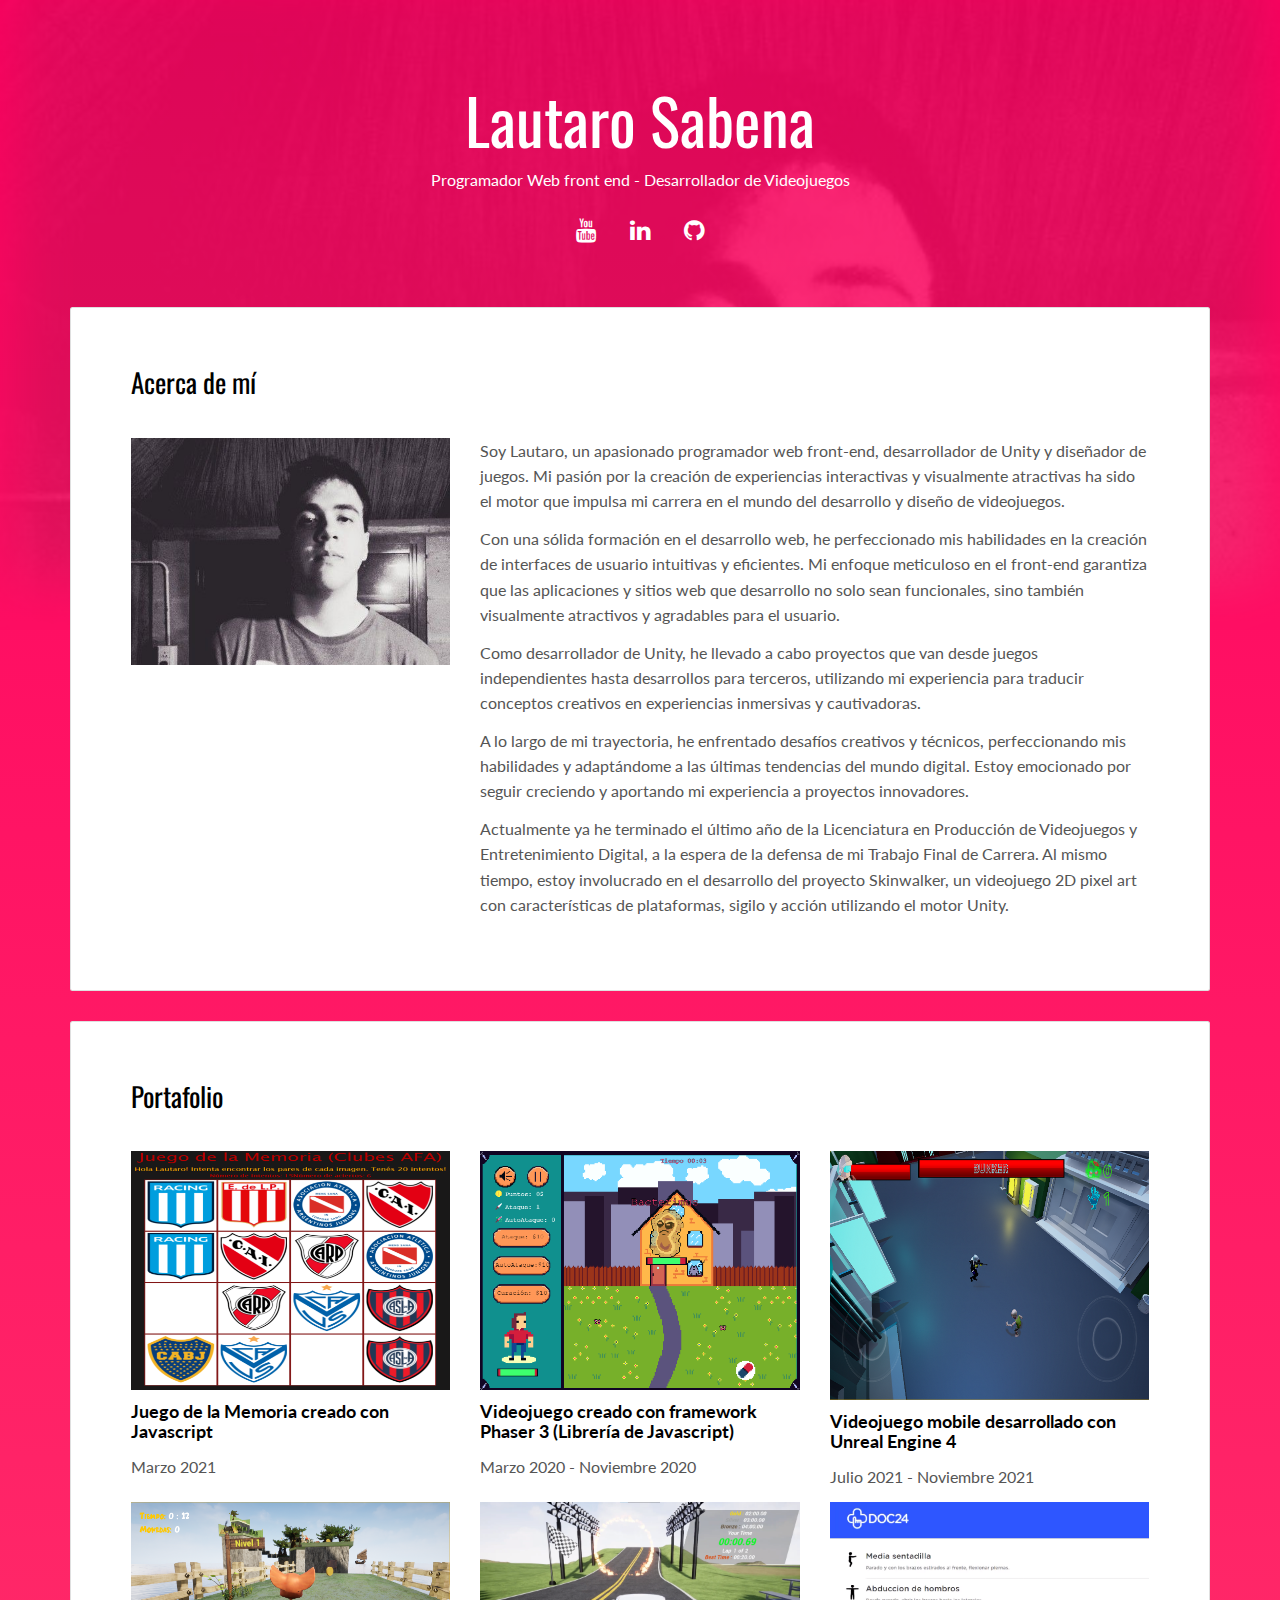
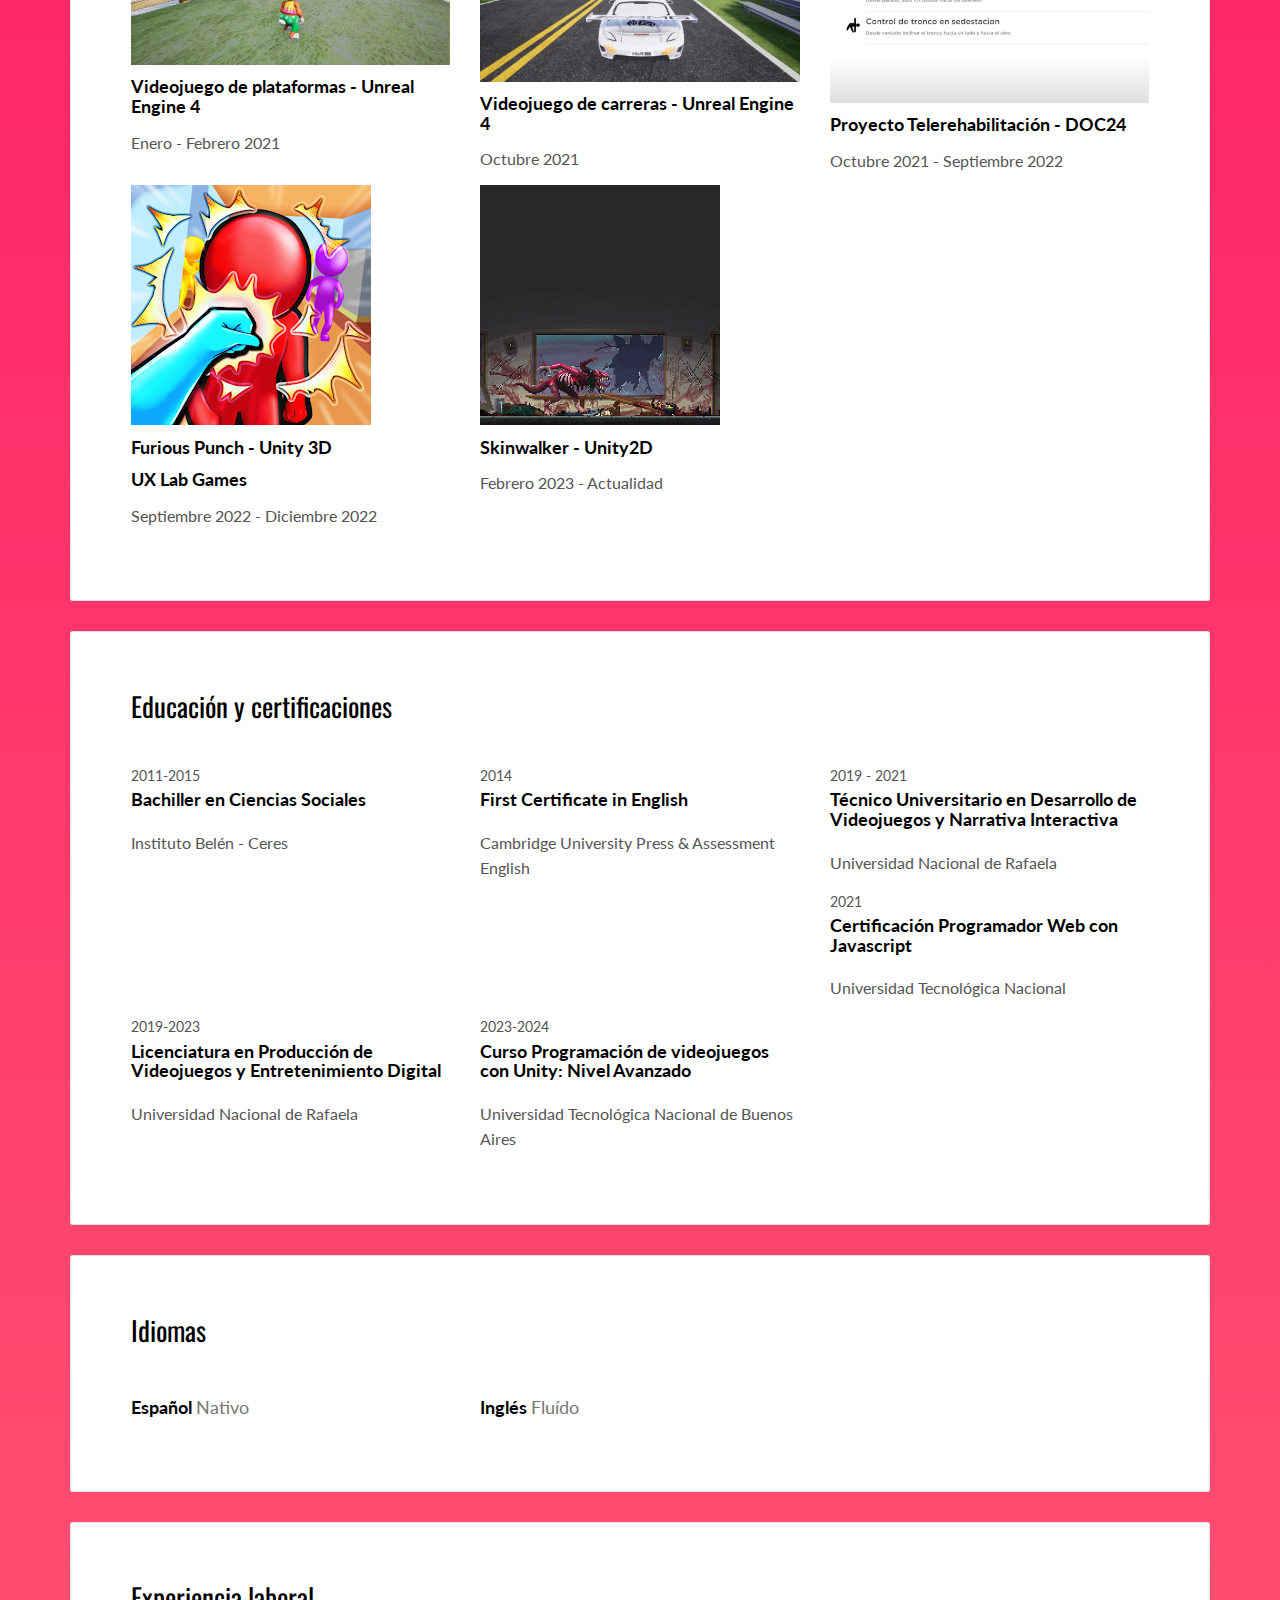
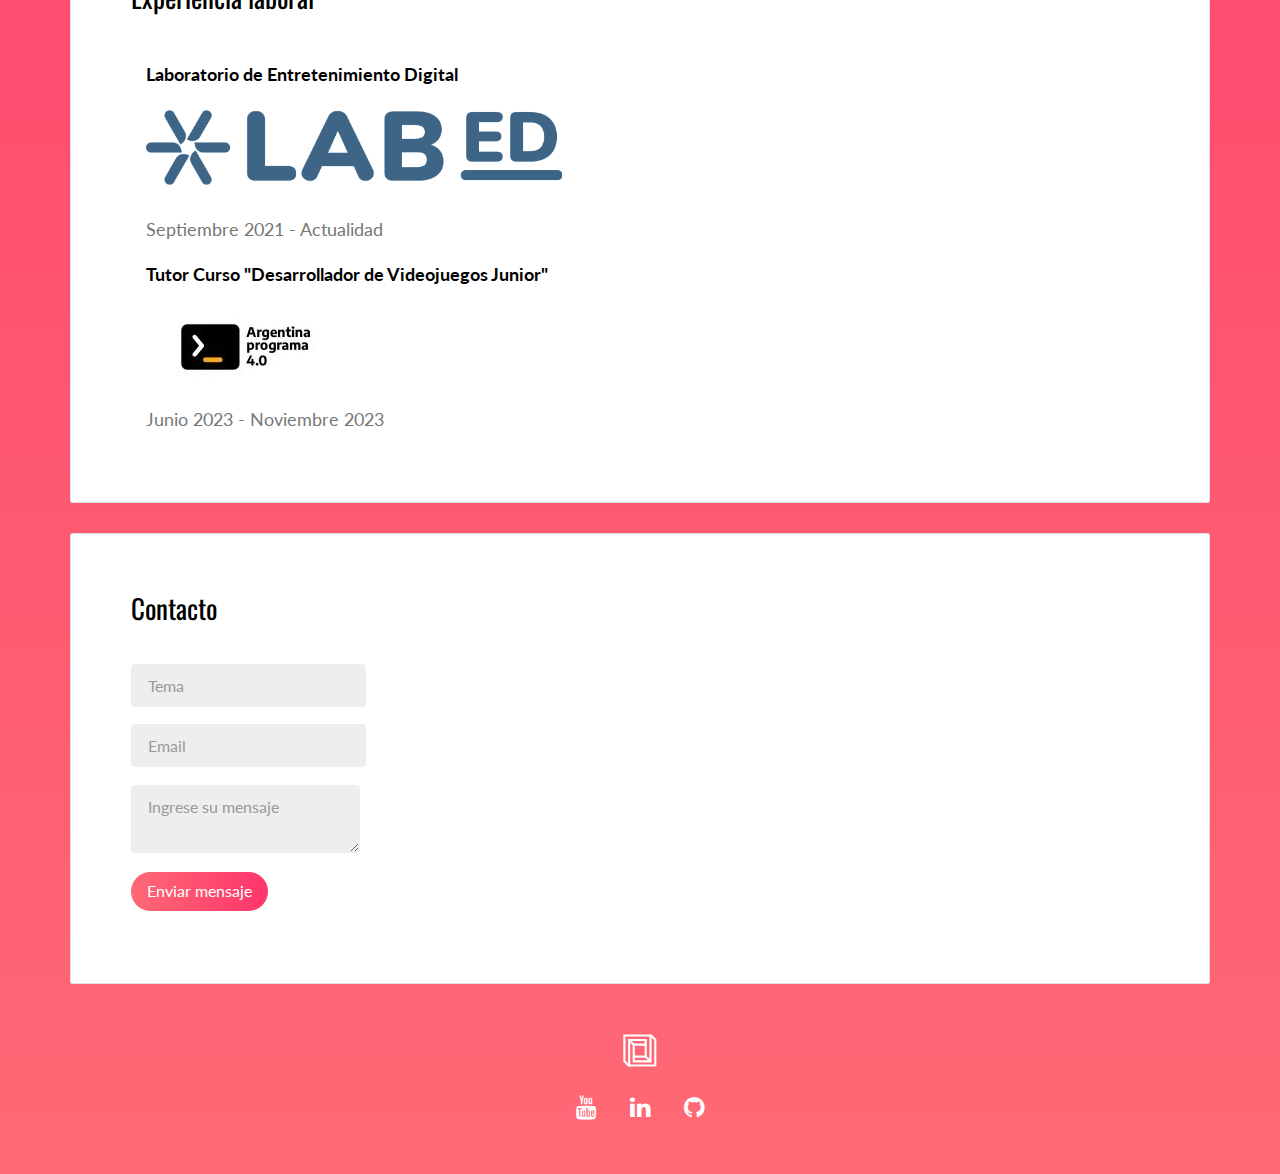
==== commit 9beff2d2: "actualizado enero 2024" ====
--- a/index.html
+++ b/index.html
@@ -61,9 +61,14 @@
               </div>
               <div class="col-md-8">
 
-              <p>Soy programador web front end, Unity Developer y Game Designer. Tengo 25 años y actualmente resido en Rafaela, Argentina. Me defino como una persona proactiva y autodidacta, con una gran pasión por la tecnología y por la programación.  Estoy constantemente aprendiendo nuevas tecnologías y tomando cursos con el objetivo de mejorar la calidad de mis proyectos y ofrecer mejores experiencias.</p>
-              <p>Durante el año 2022, estuve desarrollando juegos casuales e hiper casuales en el motor Unity 3D, los cuales son de carácter confidencial.</p>
-              <p>Actualmente estoy terminando el último año de la Licenciatura en Producción de Videojuegos y Entretenimiento Digital, a la espera de la defensa de mi Trabajo Final de Carrera. Al mismo tiempo, estoy involucrado en el desarrollo del proyecto Skinwalker, un videojuego 2D pixel art con características de plataformas, sigilo y acción utilizando el motor Unity. </p>
+              <p>   Soy Lautaro, un apasionado programador web front-end, desarrollador de Unity y diseñador de juegos. Mi pasión por la creación de experiencias interactivas y visualmente atractivas ha sido el motor que impulsa mi carrera en el mundo del desarrollo y diseño de videojuegos.</p>
+
+              <p>   Con una sólida formación en el desarrollo web, he perfeccionado mis habilidades en la creación de interfaces de usuario intuitivas y eficientes. Mi enfoque meticuloso en el front-end garantiza que las aplicaciones y sitios web que desarrollo no solo sean funcionales, sino también visualmente atractivos y agradables para el usuario.</p>
+                
+              <p>   Como desarrollador de Unity,   he llevado a cabo proyectos que van desde juegos independientes hasta desarrollos para terceros, utilizando mi experiencia para traducir conceptos creativos en experiencias inmersivas y cautivadoras.</p>
+                                
+              <p>   A lo largo de mi trayectoria, he enfrentado desafíos creativos y técnicos, perfeccionando mis habilidades y adaptándome a las últimas tendencias del mundo digital. Estoy emocionado por seguir creciendo y aportando mi experiencia a proyectos innovadores.</p>
+              <p>   Actualmente ya he terminado el último año de la Licenciatura en Producción de Videojuegos y Entretenimiento Digital, a la espera de la defensa de mi Trabajo Final de Carrera. Al mismo tiempo, estoy involucrado en el desarrollo del proyecto Skinwalker, un videojuego 2D pixel art con características de plataformas, sigilo y acción utilizando el motor Unity. </p>
 
               </div>
             </div>
@@ -105,13 +110,14 @@
                 <p>Octubre 2021 - Septiembre 2022</p>
               </div>
               <div class="col-md-4">
-                <img src="./assets/images/uxlabgames.webp" class="img-responsive" alt="">
+                <img src="./assets/images/furiouspunch.webp" class="img-responsive" alt="">
+                <h3 class="h5"> <a href="https://play.google.com/store/apps/details?id=com.uxlabgames.furiouspunch" title="" target="_blank"> Furious Punch - Unity 3D</a></h3>
                 <h3 class="h5"> <a href="https://uxlabgames.com/home" title="" target="_blank"> UX Lab Games </a></h3>
                 <p>Septiembre 2022 - Diciembre 2022</p>
               </div>
               <div class="col-md-4">
                 <img src="./assets/images/skinwalker.png" class="img-responsive" alt="">
-                <h3 class="h5"> <a href="https://www.youtube.com/watch?v=B-CJEx7OFZs&ab_channel=AndresRossi" title="" target="_blank"> Videojuego Skinwalker - Unity3D </a></h3>
+                <h3 class="h5"> <a href="https://www.youtube.com/watch?v=B-CJEx7OFZs&ab_channel=AndresRossi" title="" target="_blank"> Skinwalker - Unity2D </a></h3>
                 <p>Febrero 2023 - Actualidad</p>
               </div>
               
@@ -156,6 +162,13 @@
                   <small class="date">2019-2023</small>
                   <h3 class="h5 date-title">Licenciatura en Producción de Videojuegos y Entretenimiento Digital</h3>
                   <p>Universidad Nacional de Rafaela</p>
+                </div>
+              </div>
+              <div class="col-md-4">
+                <div class="education-experience">
+                  <small class="date">2023-2024</small>
+                  <h3 class="h5 date-title">Curso Programación de videojuegos con Unity: Nivel Avanzado</h3>
+                  <p>Universidad Tecnológica Nacional de Buenos Aires</p>
                 </div>
               </div>
             </div>
